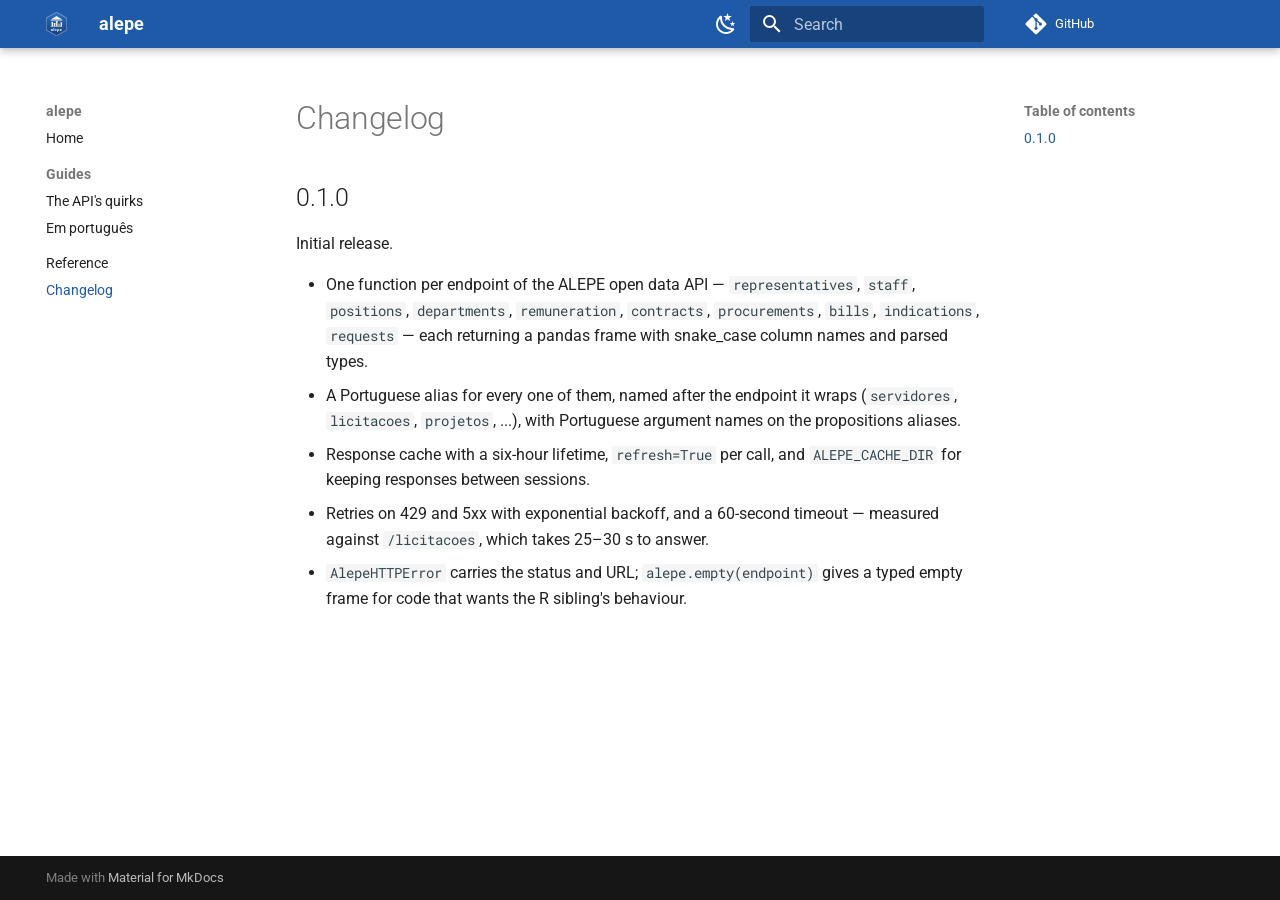
==== changelog/index.html @ 87270667 "Deployed 2038ad3 with MkDocs version: 1.6.1" ====
<!doctype html>
<html lang="en" class="no-js">
  <head>
    
      <meta charset="utf-8">
      <meta name="viewport" content="width=device-width,initial-scale=1">
      
        <meta name="description" content="Access the open data API of the Legislative Assembly of Pernambuco from Python">
      
      
      
        <link rel="canonical" href="https://strategicprojects.github.io/alepe_py/changelog/">
      
      
        <link rel="prev" href="../reference/">
      
      
      
        
      
      
      <link rel="icon" href="../assets/logo.png">
      <meta name="generator" content="mkdocs-1.6.1, mkdocs-material-9.7.7">
    
    
      
        <title>Changelog - alepe</title>
      
    
    
      <link rel="stylesheet" href="../assets/stylesheets/main.ec1eaa64.min.css">
      
        
        <link rel="stylesheet" href="../assets/stylesheets/palette.ab4e12ef.min.css">
      
      


    
    
      
    
    
      
        
        
        <link rel="preconnect" href="https://fonts.gstatic.com" crossorigin>
        <link rel="stylesheet" href="https://fonts.googleapis.com/css?family=Roboto:300,300i,400,400i,700,700i%7CRoboto+Mono:400,400i,700,700i&display=fallback">
        <style>:root{--md-text-font:"Roboto";--md-code-font:"Roboto Mono"}</style>
      
    
    
      <link rel="stylesheet" href="../assets/_mkdocstrings.css">
    
      <link rel="stylesheet" href="../extra.css">
    
    <script>__md_scope=new URL("..",location),__md_hash=e=>[...e].reduce(((e,_)=>(e<<5)-e+_.charCodeAt(0)),0),__md_get=(e,_=localStorage,t=__md_scope)=>JSON.parse(_.getItem(t.pathname+"."+e)),__md_set=(e,_,t=localStorage,a=__md_scope)=>{try{t.setItem(a.pathname+"."+e,JSON.stringify(_))}catch(e){}}</script>
    
      

    
    
  </head>
  
  
    
    
      
    
    
    
    
    <body dir="ltr" data-md-color-scheme="default" data-md-color-primary="custom" data-md-color-accent="custom">
  
    
    <input class="md-toggle" data-md-toggle="drawer" type="checkbox" id="__drawer" autocomplete="off">
    <input class="md-toggle" data-md-toggle="search" type="checkbox" id="__search" autocomplete="off">
    <label class="md-overlay" for="__drawer"></label>
    <div data-md-component="skip">
      
        
        <a href="#changelog" class="md-skip">
          Skip to content
        </a>
      
    </div>
    <div data-md-component="announce">
      
    </div>
    
    
      

  

<header class="md-header md-header--shadow" data-md-component="header">
  <nav class="md-header__inner md-grid" aria-label="Header">
    <a href=".." title="alepe" class="md-header__button md-logo" aria-label="alepe" data-md-component="logo">
      
  <img src="../assets/logo.svg" alt="logo">

    </a>
    <label class="md-header__button md-icon" for="__drawer">
      
      <svg xmlns="http://www.w3.org/2000/svg" viewBox="0 0 24 24"><path d="M3 6h18v2H3zm0 5h18v2H3zm0 5h18v2H3z"/></svg>
    </label>
    <div class="md-header__title" data-md-component="header-title">
      <div class="md-header__ellipsis">
        <div class="md-header__topic">
          <span class="md-ellipsis">
            alepe
          </span>
        </div>
        <div class="md-header__topic" data-md-component="header-topic">
          <span class="md-ellipsis">
            
              Changelog
            
          </span>
        </div>
      </div>
    </div>
    
      
        <form class="md-header__option" data-md-component="palette">
  
    
    
    
    <input class="md-option" data-md-color-media="" data-md-color-scheme="default" data-md-color-primary="custom" data-md-color-accent="custom"  aria-label="Dark mode"  type="radio" name="__palette" id="__palette_0">
    
      <label class="md-header__button md-icon" title="Dark mode" for="__palette_1" hidden>
        <svg xmlns="http://www.w3.org/2000/svg" viewBox="0 0 24 24"><path d="m17.75 4.09-2.53 1.94.91 3.06-2.63-1.81-2.63 1.81.91-3.06-2.53-1.94L12.44 4l1.06-3 1.06 3zm3.5 6.91-1.64 1.25.59 1.98-1.7-1.17-1.7 1.17.59-1.98L15.75 11l2.06-.05L18.5 9l.69 1.95zm-2.28 4.95c.83-.08 1.72 1.1 1.19 1.85-.32.45-.66.87-1.08 1.27C15.17 23 8.84 23 4.94 19.07c-3.91-3.9-3.91-10.24 0-14.14.4-.4.82-.76 1.27-1.08.75-.53 1.93.36 1.85 1.19-.27 2.86.69 5.83 2.89 8.02a9.96 9.96 0 0 0 8.02 2.89m-1.64 2.02a12.08 12.08 0 0 1-7.8-3.47c-2.17-2.19-3.33-5-3.49-7.82-2.81 3.14-2.7 7.96.31 10.98 3.02 3.01 7.84 3.12 10.98.31"/></svg>
      </label>
    
  
    
    
    
    <input class="md-option" data-md-color-media="" data-md-color-scheme="slate" data-md-color-primary="custom" data-md-color-accent="custom"  aria-label="Light mode"  type="radio" name="__palette" id="__palette_1">
    
      <label class="md-header__button md-icon" title="Light mode" for="__palette_0" hidden>
        <svg xmlns="http://www.w3.org/2000/svg" viewBox="0 0 24 24"><path d="M12 7a5 5 0 0 1 5 5 5 5 0 0 1-5 5 5 5 0 0 1-5-5 5 5 0 0 1 5-5m0 2a3 3 0 0 0-3 3 3 3 0 0 0 3 3 3 3 0 0 0 3-3 3 3 0 0 0-3-3m0-7 2.39 3.42C13.65 5.15 12.84 5 12 5s-1.65.15-2.39.42zM3.34 7l4.16-.35A7.2 7.2 0 0 0 5.94 8.5c-.44.74-.69 1.5-.83 2.29zm.02 10 1.76-3.77a7.131 7.131 0 0 0 2.38 4.14zM20.65 7l-1.77 3.79a7.02 7.02 0 0 0-2.38-4.15zm-.01 10-4.14.36c.59-.51 1.12-1.14 1.54-1.86.42-.73.69-1.5.83-2.29zM12 22l-2.41-3.44c.74.27 1.55.44 2.41.44.82 0 1.63-.17 2.37-.44z"/></svg>
      </label>
    
  
</form>
      
    
    
      <script>var palette=__md_get("__palette");if(palette&&palette.color){if("(prefers-color-scheme)"===palette.color.media){var media=matchMedia("(prefers-color-scheme: light)"),input=document.querySelector(media.matches?"[data-md-color-media='(prefers-color-scheme: light)']":"[data-md-color-media='(prefers-color-scheme: dark)']");palette.color.media=input.getAttribute("data-md-color-media"),palette.color.scheme=input.getAttribute("data-md-color-scheme"),palette.color.primary=input.getAttribute("data-md-color-primary"),palette.color.accent=input.getAttribute("data-md-color-accent")}for(var[key,value]of Object.entries(palette.color))document.body.setAttribute("data-md-color-"+key,value)}</script>
    
    
    
      
      
        <label class="md-header__button md-icon" for="__search">
          
          <svg xmlns="http://www.w3.org/2000/svg" viewBox="0 0 24 24"><path d="M9.5 3A6.5 6.5 0 0 1 16 9.5c0 1.61-.59 3.09-1.56 4.23l.27.27h.79l5 5-1.5 1.5-5-5v-.79l-.27-.27A6.52 6.52 0 0 1 9.5 16 6.5 6.5 0 0 1 3 9.5 6.5 6.5 0 0 1 9.5 3m0 2C7 5 5 7 5 9.5S7 14 9.5 14 14 12 14 9.5 12 5 9.5 5"/></svg>
        </label>
        <div class="md-search" data-md-component="search" role="dialog">
  <label class="md-search__overlay" for="__search"></label>
  <div class="md-search__inner" role="search">
    <form class="md-search__form" name="search">
      <input type="text" class="md-search__input" name="query" aria-label="Search" placeholder="Search" autocapitalize="off" autocorrect="off" autocomplete="off" spellcheck="false" data-md-component="search-query" required>
      <label class="md-search__icon md-icon" for="__search">
        
        <svg xmlns="http://www.w3.org/2000/svg" viewBox="0 0 24 24"><path d="M9.5 3A6.5 6.5 0 0 1 16 9.5c0 1.61-.59 3.09-1.56 4.23l.27.27h.79l5 5-1.5 1.5-5-5v-.79l-.27-.27A6.52 6.52 0 0 1 9.5 16 6.5 6.5 0 0 1 3 9.5 6.5 6.5 0 0 1 9.5 3m0 2C7 5 5 7 5 9.5S7 14 9.5 14 14 12 14 9.5 12 5 9.5 5"/></svg>
        
        <svg xmlns="http://www.w3.org/2000/svg" viewBox="0 0 24 24"><path d="M20 11v2H8l5.5 5.5-1.42 1.42L4.16 12l7.92-7.92L13.5 5.5 8 11z"/></svg>
      </label>
      <nav class="md-search__options" aria-label="Search">
        
        <button type="reset" class="md-search__icon md-icon" title="Clear" aria-label="Clear" tabindex="-1">
          
          <svg xmlns="http://www.w3.org/2000/svg" viewBox="0 0 24 24"><path d="M19 6.41 17.59 5 12 10.59 6.41 5 5 6.41 10.59 12 5 17.59 6.41 19 12 13.41 17.59 19 19 17.59 13.41 12z"/></svg>
        </button>
      </nav>
      
        <div class="md-search__suggest" data-md-component="search-suggest"></div>
      
    </form>
    <div class="md-search__output">
      <div class="md-search__scrollwrap" tabindex="0" data-md-scrollfix>
        <div class="md-search-result" data-md-component="search-result">
          <div class="md-search-result__meta">
            Initializing search
          </div>
          <ol class="md-search-result__list" role="presentation"></ol>
        </div>
      </div>
    </div>
  </div>
</div>
      
    
    
      <div class="md-header__source">
        <a href="https://github.com/StrategicProjects/alepe_py" title="Go to repository" class="md-source" data-md-component="source">
  <div class="md-source__icon md-icon">
    
    <svg xmlns="http://www.w3.org/2000/svg" viewBox="0 0 448 512"><!--! Font Awesome Free 7.1.0 by @fontawesome - https://fontawesome.com License - https://fontawesome.com/license/free (Icons: CC BY 4.0, Fonts: SIL OFL 1.1, Code: MIT License) Copyright 2025 Fonticons, Inc.--><path d="M439.6 236.1 244 40.5c-5.4-5.5-12.8-8.5-20.4-8.5s-15 3-20.4 8.4L162.5 81l51.5 51.5c27.1-9.1 52.7 16.8 43.4 43.7l49.7 49.7c34.2-11.8 61.2 31 35.5 56.7-26.5 26.5-70.2-2.9-56-37.3L240.3 199v121.9c25.3 12.5 22.3 41.8 9.1 55-6.4 6.4-15.2 10.1-24.3 10.1s-17.8-3.6-24.3-10.1c-17.6-17.6-11.1-46.9 11.2-56v-123c-20.8-8.5-24.6-30.7-18.6-45L142.6 101 8.5 235.1C3 240.6 0 247.9 0 255.5s3 15 8.5 20.4l195.6 195.7c5.4 5.4 12.7 8.4 20.4 8.4s15-3 20.4-8.4l194.7-194.7c5.4-5.4 8.4-12.8 8.4-20.4s-3-15-8.4-20.4"/></svg>
  </div>
  <div class="md-source__repository">
    GitHub
  </div>
</a>
      </div>
    
  </nav>
  
</header>
    
    <div class="md-container" data-md-component="container">
      
      
        
          
        
      
      <main class="md-main" data-md-component="main">
        <div class="md-main__inner md-grid">
          
            
              
              <div class="md-sidebar md-sidebar--primary" data-md-component="sidebar" data-md-type="navigation" >
                <div class="md-sidebar__scrollwrap">
                  <div class="md-sidebar__inner">
                    



<nav class="md-nav md-nav--primary" aria-label="Navigation" data-md-level="0">
  <label class="md-nav__title" for="__drawer">
    <a href=".." title="alepe" class="md-nav__button md-logo" aria-label="alepe" data-md-component="logo">
      
  <img src="../assets/logo.svg" alt="logo">

    </a>
    alepe
  </label>
  
    <div class="md-nav__source">
      <a href="https://github.com/StrategicProjects/alepe_py" title="Go to repository" class="md-source" data-md-component="source">
  <div class="md-source__icon md-icon">
    
    <svg xmlns="http://www.w3.org/2000/svg" viewBox="0 0 448 512"><!--! Font Awesome Free 7.1.0 by @fontawesome - https://fontawesome.com License - https://fontawesome.com/license/free (Icons: CC BY 4.0, Fonts: SIL OFL 1.1, Code: MIT License) Copyright 2025 Fonticons, Inc.--><path d="M439.6 236.1 244 40.5c-5.4-5.5-12.8-8.5-20.4-8.5s-15 3-20.4 8.4L162.5 81l51.5 51.5c27.1-9.1 52.7 16.8 43.4 43.7l49.7 49.7c34.2-11.8 61.2 31 35.5 56.7-26.5 26.5-70.2-2.9-56-37.3L240.3 199v121.9c25.3 12.5 22.3 41.8 9.1 55-6.4 6.4-15.2 10.1-24.3 10.1s-17.8-3.6-24.3-10.1c-17.6-17.6-11.1-46.9 11.2-56v-123c-20.8-8.5-24.6-30.7-18.6-45L142.6 101 8.5 235.1C3 240.6 0 247.9 0 255.5s3 15 8.5 20.4l195.6 195.7c5.4 5.4 12.7 8.4 20.4 8.4s15-3 20.4-8.4l194.7-194.7c5.4-5.4 8.4-12.8 8.4-20.4s-3-15-8.4-20.4"/></svg>
  </div>
  <div class="md-source__repository">
    GitHub
  </div>
</a>
    </div>
  
  <ul class="md-nav__list" data-md-scrollfix>
    
      
      
  
  
  
  
    <li class="md-nav__item">
      <a href=".." class="md-nav__link">
        
  
  
  <span class="md-ellipsis">
    
  
    Home
  

    
  </span>
  
  

      </a>
    </li>
  

    
      
      
  
  
  
  
    
    
    
    
      
        
        
      
    
    
    <li class="md-nav__item md-nav__item--section md-nav__item--nested">
      
        
        
        <input class="md-nav__toggle md-toggle " type="checkbox" id="__nav_2" >
        
          
          <label class="md-nav__link" for="__nav_2" id="__nav_2_label" tabindex="">
            
  
  
  <span class="md-ellipsis">
    
  
    Guides
  

    
  </span>
  
  

            <span class="md-nav__icon md-icon"></span>
          </label>
        
        <nav class="md-nav" data-md-level="1" aria-labelledby="__nav_2_label" aria-expanded="false">
          <label class="md-nav__title" for="__nav_2">
            <span class="md-nav__icon md-icon"></span>
            
  
    Guides
  

          </label>
          <ul class="md-nav__list" data-md-scrollfix>
            
              
                
  
  
  
  
    <li class="md-nav__item">
      <a href="../quirks/" class="md-nav__link">
        
  
  
  <span class="md-ellipsis">
    
  
    The API's quirks
  

    
  </span>
  
  

      </a>
    </li>
  

              
            
              
                
  
  
  
  
    <li class="md-nav__item">
      <a href="../portugues/" class="md-nav__link">
        
  
  
  <span class="md-ellipsis">
    
  
    Em português
  

    
  </span>
  
  

      </a>
    </li>
  

              
            
          </ul>
        </nav>
      
    </li>
  

    
      
      
  
  
  
  
    <li class="md-nav__item">
      <a href="../reference/" class="md-nav__link">
        
  
  
  <span class="md-ellipsis">
    
  
    Reference
  

    
  </span>
  
  

      </a>
    </li>
  

    
      
      
  
  
    
  
  
  
    <li class="md-nav__item md-nav__item--active">
      
      <input class="md-nav__toggle md-toggle" type="checkbox" id="__toc">
      
      
        
      
      
        <label class="md-nav__link md-nav__link--active" for="__toc">
          
  
  
  <span class="md-ellipsis">
    
  
    Changelog
  

    
  </span>
  
  

          <span class="md-nav__icon md-icon"></span>
        </label>
      
      <a href="./" class="md-nav__link md-nav__link--active">
        
  
  
  <span class="md-ellipsis">
    
  
    Changelog
  

    
  </span>
  
  

      </a>
      
        

<nav class="md-nav md-nav--secondary" aria-label="Table of contents">
  
  
  
    
  
  
    <label class="md-nav__title" for="__toc">
      <span class="md-nav__icon md-icon"></span>
      Table of contents
    </label>
    <ul class="md-nav__list" data-md-component="toc" data-md-scrollfix>
      
        <li class="md-nav__item">
  <a href="#010" class="md-nav__link">
    <span class="md-ellipsis">
      
        0.1.0
      
    </span>
  </a>
  
</li>
      
    </ul>
  
</nav>
      
    </li>
  

    
  </ul>
</nav>
                  </div>
                </div>
              </div>
            
            
              
              <div class="md-sidebar md-sidebar--secondary" data-md-component="sidebar" data-md-type="toc" >
                <div class="md-sidebar__scrollwrap">
                  <div class="md-sidebar__inner">
                    

<nav class="md-nav md-nav--secondary" aria-label="Table of contents">
  
  
  
    
  
  
    <label class="md-nav__title" for="__toc">
      <span class="md-nav__icon md-icon"></span>
      Table of contents
    </label>
    <ul class="md-nav__list" data-md-component="toc" data-md-scrollfix>
      
        <li class="md-nav__item">
  <a href="#010" class="md-nav__link">
    <span class="md-ellipsis">
      
        0.1.0
      
    </span>
  </a>
  
</li>
      
    </ul>
  
</nav>
                  </div>
                </div>
              </div>
            
          
          
            <div class="md-content" data-md-component="content">
              
              <article class="md-content__inner md-typeset">
                
                  



<h1 id="changelog">Changelog<a class="headerlink" href="#changelog" title="Permanent link">&para;</a></h1>
<h2 id="010">0.1.0<a class="headerlink" href="#010" title="Permanent link">&para;</a></h2>
<p>Initial release.</p>
<ul>
<li>One function per endpoint of the ALEPE open data API — <code>representatives</code>,
  <code>staff</code>, <code>positions</code>, <code>departments</code>, <code>remuneration</code>, <code>contracts</code>,
  <code>procurements</code>, <code>bills</code>, <code>indications</code>, <code>requests</code> — each returning a pandas
  frame with snake_case column names and parsed types.</li>
<li>A Portuguese alias for every one of them, named after the endpoint it wraps
  (<code>servidores</code>, <code>licitacoes</code>, <code>projetos</code>, ...), with Portuguese argument names
  on the propositions aliases.</li>
<li>Response cache with a six-hour lifetime, <code>refresh=True</code> per call, and
  <code>ALEPE_CACHE_DIR</code> for keeping responses between sessions.</li>
<li>Retries on 429 and 5xx with exponential backoff, and a 60-second timeout —
  measured against <code>/licitacoes</code>, which takes 25–30 s to answer.</li>
<li><code>AlepeHTTPError</code> carries the status and URL; <code>alepe.empty(endpoint)</code> gives a
  typed empty frame for code that wants the R sibling's behaviour.</li>
</ul>












                
              </article>
            </div>
          
          
<script>var target=document.getElementById(location.hash.slice(1));target&&target.name&&(target.checked=target.name.startsWith("__tabbed_"))</script>
        </div>
        
          <button type="button" class="md-top md-icon" data-md-component="top" hidden>
  
  <svg xmlns="http://www.w3.org/2000/svg" viewBox="0 0 24 24"><path d="M13 20h-2V8l-5.5 5.5-1.42-1.42L12 4.16l7.92 7.92-1.42 1.42L13 8z"/></svg>
  Back to top
</button>
        
      </main>
      
        <footer class="md-footer">
  
  <div class="md-footer-meta md-typeset">
    <div class="md-footer-meta__inner md-grid">
      <div class="md-copyright">
  
  
    Made with
    <a href="https://squidfunk.github.io/mkdocs-material/" target="_blank" rel="noopener">
      Material for MkDocs
    </a>
  
</div>
      
    </div>
  </div>
</footer>
      
    </div>
    <div class="md-dialog" data-md-component="dialog">
      <div class="md-dialog__inner md-typeset"></div>
    </div>
    
    
    
      
      
      <script id="__config" type="application/json">{"annotate": null, "base": "..", "features": ["navigation.sections", "navigation.top", "content.code.copy", "search.suggest"], "search": "../assets/javascripts/workers/search.2c215733.min.js", "tags": null, "translations": {"clipboard.copied": "Copied to clipboard", "clipboard.copy": "Copy to clipboard", "search.result.more.one": "1 more on this page", "search.result.more.other": "# more on this page", "search.result.none": "No matching documents", "search.result.one": "1 matching document", "search.result.other": "# matching documents", "search.result.placeholder": "Type to start searching", "search.result.term.missing": "Missing", "select.version": "Select version"}, "version": null}</script>
    
    
      <script src="../assets/javascripts/bundle.d7400e89.min.js"></script>
      
    
  </body>
</html>
---- assets/stylesheets/main.ec1eaa64.min.css ----
@charset "UTF-8";html{-webkit-text-size-adjust:none;-moz-text-size-adjust:none;text-size-adjust:none;box-sizing:border-box}*,:after,:before{box-sizing:inherit}@media (prefers-reduced-motion){*,:after,:before{transition:none!important}}body{margin:0}a,button,input,label{-webkit-tap-highlight-color:transparent}a{color:inherit;text-decoration:none}hr{border:0;box-sizing:initial;display:block;height:.05rem;overflow:visible;padding:0}small{font-size:80%}sub,sup{line-height:1em}img{border-style:none}table{border-collapse:initial;border-spacing:0}td,th{font-weight:400;vertical-align:top}button{background:#0000;border:0;font-family:inherit;font-size:inherit;margin:0;padding:0}input{border:0;outline:none}:root{--md-primary-fg-color:#4051b5;--md-primary-fg-color--light:#5d6cc0;--md-primary-fg-color--dark:#303fa1;--md-primary-bg-color:#fff;--md-primary-bg-color--light:#ffffffb3;--md-accent-fg-color:#526cfe;--md-accent-fg-color--transparent:#526cfe1a;--md-accent-bg-color:#fff;--md-accent-bg-color--light:#ffffffb3}[data-md-color-scheme=default]{color-scheme:light}[data-md-color-scheme=default] img[src$="#gh-dark-mode-only"],[data-md-color-scheme=default] img[src$="#only-dark"]{display:none}:root,[data-md-color-scheme=default]{--md-hue:225deg;--md-default-fg-color:#000000de;--md-default-fg-color--light:#0000008a;--md-default-fg-color--lighter:#00000052;--md-default-fg-color--lightest:#00000012;--md-default-bg-color:#fff;--md-default-bg-color--light:#ffffffb3;--md-default-bg-color--lighter:#ffffff4d;--md-default-bg-color--lightest:#ffffff1f;--md-code-fg-color:#36464e;--md-code-bg-color:#f5f5f5;--md-code-bg-color--light:#f5f5f5b3;--md-code-bg-color--lighter:#f5f5f54d;--md-code-hl-color:#4287ff;--md-code-hl-color--light:#4287ff1a;--md-code-hl-number-color:#d52a2a;--md-code-hl-special-color:#db1457;--md-code-hl-function-color:#a846b9;--md-code-hl-constant-color:#6e59d9;--md-code-hl-keyword-color:#3f6ec6;--md-code-hl-string-color:#1c7d4d;--md-code-hl-name-color:var(--md-code-fg-color);--md-code-hl-operator-color:var(--md-default-fg-color--light);--md-code-hl-punctuation-color:var(--md-default-fg-color--light);--md-code-hl-comment-color:var(--md-default-fg-color--light);--md-code-hl-generic-color:var(--md-default-fg-color--light);--md-code-hl-variable-color:var(--md-default-fg-color--light);--md-typeset-color:var(--md-default-fg-color);--md-typeset-a-color:var(--md-primary-fg-color);--md-typeset-del-color:#f5503d26;--md-typeset-ins-color:#0bd57026;--md-typeset-kbd-color:#fafafa;--md-typeset-kbd-accent-color:#fff;--md-typeset-kbd-border-color:#b8b8b8;--md-typeset-mark-color:#ffff0080;--md-typeset-table-color:#0000001f;--md-typeset-table-color--light:rgba(0,0,0,.035);--md-admonition-fg-color:var(--md-default-fg-color);--md-admonition-bg-color:var(--md-default-bg-color);--md-warning-fg-color:#000000de;--md-warning-bg-color:#ff9;--md-footer-fg-color:#fff;--md-footer-fg-color--light:#ffffffb3;--md-footer-fg-color--lighter:#ffffff73;--md-footer-bg-color:#000000de;--md-footer-bg-color--dark:#00000052;--md-shadow-z1:0 0.2rem 0.5rem #0000000d,0 0 0.05rem #0000001a;--md-shadow-z2:0 0.2rem 0.5rem #0000001a,0 0 0.05rem #00000040;--md-shadow-z3:0 0.2rem 0.5rem #0003,0 0 0.05rem #00000059}.md-icon svg{fill:currentcolor;display:block;height:1.2rem;width:1.2rem}body{-webkit-font-smoothing:antialiased;-moz-osx-font-smoothing:grayscale;--md-text-font-family:var(--md-text-font,_),-apple-system,BlinkMacSystemFont,Helvetica,Arial,sans-serif;--md-code-font-family:var(--md-code-font,_),SFMono-Regular,Consolas,Menlo,monospace}aside,body,input{font-feature-settings:"kern","liga";color:var(--md-typeset-color);font-family:var(--md-text-font-family)}code,kbd,pre{font-feature-settings:"kern";font-family:var(--md-code-font-family)}:root{--md-typeset-table-sort-icon:url('data:image/svg+xml;charset=utf-8,<svg xmlns="http://www.w3.org/2000/svg" viewBox="0 0 24 24"><path d="m18 21-4-4h3V7h-3l4-4 4 4h-3v10h3M2 19v-2h10v2M2 13v-2h7v2M2 7V5h4v2z"/></svg>');--md-typeset-table-sort-icon--asc:url('data:image/svg+xml;charset=utf-8,<svg xmlns="http://www.w3.org/2000/svg" viewBox="0 0 24 24"><path d="M19 17h3l-4 4-4-4h3V3h2M2 17h10v2H2M6 5v2H2V5m0 6h7v2H2z"/></svg>');--md-typeset-table-sort-icon--desc:url('data:image/svg+xml;charset=utf-8,<svg xmlns="http://www.w3.org/2000/svg" viewBox="0 0 24 24"><path d="M19 7h3l-4-4-4 4h3v14h2M2 17h10v2H2M6 5v2H2V5m0 6h7v2H2z"/></svg>')}.md-typeset{-webkit-print-color-adjust:exact;color-adjust:exact;font-size:.8rem;line-height:1.6;overflow-wrap:break-word}@media print{.md-typeset{font-size:.68rem}}.md-typeset blockquote,.md-typeset dl,.md-typeset figure,.md-typeset ol,.md-typeset pre,.md-typeset ul{margin-bottom:1em;margin-top:1em}.md-typeset h1{color:var(--md-default-fg-color--light);font-size:2em;line-height:1.3;margin:0 0 1.25em}.md-typeset h1,.md-typeset h2{font-weight:300;letter-spacing:-.01em}.md-typeset h2{font-size:1.5625em;line-height:1.4;margin:1.6em 0 .64em}.md-typeset h3{font-size:1.25em;font-weight:400;letter-spacing:-.01em;line-height:1.5;margin:1.6em 0 .8em}.md-typeset h2+h3{margin-top:.8em}.md-typeset h4{font-weight:700;letter-spacing:-.01em;margin:1em 0}.md-typeset h5,.md-typeset h6{color:var(--md-default-fg-color--light);font-size:.8em;font-weight:700;letter-spacing:-.01em;margin:1.25em 0}.md-typeset h5{text-transform:uppercase}.md-typeset h5 code{text-transform:none}.md-typeset hr{border-bottom:.05rem solid var(--md-default-fg-color--lightest);display:flow-root;margin:1.5em 0}.md-typeset a{color:var(--md-typeset-a-color);word-break:break-word}.md-typeset a,.md-typeset a:before{transition:color 125ms}.md-typeset a:focus,.md-typeset a:hover{color:var(--md-accent-fg-color)}.md-typeset a:focus code,.md-typeset a:hover code{background-color:var(--md-accent-fg-color--transparent);color:var(--md-accent-fg-color)}.md-typeset a code{color:var(--md-typeset-a-color)}.md-typeset a.focus-visible{outline-color:var(--md-accent-fg-color);outline-offset:.2rem}.md-typeset code,.md-typeset kbd,.md-typeset pre{color:var(--md-code-fg-color);direction:ltr;font-variant-ligatures:none;transition:background-color 125ms}@media print{.md-typeset code,.md-typeset kbd,.md-typeset pre{white-space:pre-wrap}}.md-typeset code{background-color:var(--md-code-bg-color);border-radius:.1rem;-webkit-box-decoration-break:clone;box-decoration-break:clone;font-size:.85em;padding:0 .2941176471em;transition:color 125ms,background-color 125ms;word-break:break-word}.md-typeset code:not(.focus-visible){-webkit-tap-highlight-color:transparent;outline:none}.md-typeset pre{display:flow-root;line-height:1.4;position:relative}.md-typeset pre>code{-webkit-box-decoration-break:slice;box-decoration-break:slice;box-shadow:none;display:block;margin:0;outline-color:var(--md-accent-fg-color);overflow:auto;padding:.7720588235em 1.1764705882em;scrollbar-color:var(--md-default-fg-color--lighter) #0000;scrollbar-width:thin;touch-action:auto;word-break:normal}.md-typeset pre>code:hover{scrollbar-color:var(--md-accent-fg-color) #0000}.md-typeset pre>code::-webkit-scrollbar{height:.2rem;width:.2rem}.md-typeset pre>code::-webkit-scrollbar-thumb{background-color:var(--md-default-fg-color--lighter)}.md-typeset pre>code::-webkit-scrollbar-thumb:hover{background-color:var(--md-accent-fg-color)}.md-typeset kbd{background-color:var(--md-typeset-kbd-color);border-radius:.1rem;box-shadow:0 .1rem 0 .05rem var(--md-typeset-kbd-border-color),0 .1rem 0 var(--md-typeset-kbd-border-color),0 -.1rem .2rem var(--md-typeset-kbd-accent-color) inset;color:var(--md-default-fg-color);display:inline-block;font-size:.75em;padding:0 .6666666667em;vertical-align:text-top;word-break:break-word}.md-typeset mark{background-color:var(--md-typeset-mark-color);-webkit-box-decoration-break:clone;box-decoration-break:clone;color:inherit;word-break:break-word}.md-typeset abbr{cursor:help;text-decoration:none}.md-typeset [data-preview],.md-typeset abbr{border-bottom:.05rem dotted var(--md-default-fg-color--light)}.md-typeset small{opacity:.75}[dir=ltr] .md-typeset sub,[dir=ltr] .md-typeset sup{margin-left:.078125em}[dir=rtl] .md-typeset sub,[dir=rtl] .md-typeset sup{margin-right:.078125em}[dir=ltr] .md-typeset blockquote{padding-left:.6rem}[dir=rtl] .md-typeset blockquote{padding-right:.6rem}[dir=ltr] .md-typeset blockquote{border-left:.2rem solid var(--md-default-fg-color--lighter)}[dir=rtl] .md-typeset blockquote{border-right:.2rem solid var(--md-default-fg-color--lighter)}.md-typeset blockquote{color:var(--md-default-fg-color--light);margin-left:0;margin-right:0}.md-typeset ul{list-style-type:disc}.md-typeset ul[type]{list-style-type:revert-layer}[dir=ltr] .md-typeset ol,[dir=ltr] .md-typeset ul{margin-left:.625em}[dir=rtl] .md-typeset ol,[dir=rtl] .md-typeset ul{margin-right:.625em}.md-typeset ol,.md-typeset ul{padding:0}.md-typeset ol:not([hidden]),.md-typeset ul:not([hidden]){display:flow-root}.md-typeset ol ol,.md-typeset ul ol{list-style-type:lower-alpha}.md-typeset ol ol ol,.md-typeset ul ol ol{list-style-type:lower-roman}.md-typeset ol ol ol ol,.md-typeset ul ol ol ol{list-style-type:upper-alpha}.md-typeset ol ol ol ol ol,.md-typeset ul ol ol ol ol{list-style-type:upper-roman}.md-typeset ol[type],.md-typeset ul[type]{list-style-type:revert-layer}[dir=ltr] .md-typeset ol li,[dir=ltr] .md-typeset ul li{margin-left:1.25em}[dir=rtl] .md-typeset ol li,[dir=rtl] .md-typeset ul li{margin-right:1.25em}.md-typeset ol li,.md-typeset ul li{margin-bottom:.5em}.md-typeset ol li blockquote,.md-typeset ol li p,.md-typeset ul li blockquote,.md-typeset ul li p{margin:.5em 0}.md-typeset ol li:last-child,.md-typeset ul li:last-child{margin-bottom:0}[dir=ltr] .md-typeset ol li ol,[dir=ltr] .md-typeset ol li ul,[dir=ltr] .md-typeset ul li ol,[dir=ltr] .md-typeset ul li ul{margin-left:.625em}[dir=rtl] .md-typeset ol li ol,[dir=rtl] .md-typeset ol li ul,[dir=rtl] .md-typeset ul li ol,[dir=rtl] .md-typeset ul li ul{margin-right:.625em}.md-typeset ol li ol,.md-typeset ol li ul,.md-typeset ul li ol,.md-typeset ul li ul{margin-bottom:.5em;margin-top:.5em}[dir=ltr] .md-typeset dd{margin-left:1.875em}[dir=rtl] .md-typeset dd{margin-right:1.875em}.md-typeset dd{margin-bottom:1.5em;margin-top:1em}.md-typeset img,.md-typeset svg,.md-typeset video{height:auto;max-width:100%}.md-typeset img[align=left]{margin:1em 1em 1em 0}.md-typeset img[align=right]{margin:1em 0 1em 1em}.md-typeset img[align]:only-child{margin-top:0}.md-typeset figure{display:flow-root;margin:1em auto;max-width:100%;text-align:center;width:fit-content}.md-typeset figure img{display:block;margin:0 auto}.md-typeset figcaption{font-style:italic;margin:1em auto;max-width:24rem}.md-typeset iframe{max-width:100%}.md-typeset table:not([class]){background-color:var(--md-default-bg-color);border:.05rem solid var(--md-typeset-table-color);border-radius:.1rem;display:inline-block;font-size:.64rem;max-width:100%;overflow:auto;touch-action:auto}@media print{.md-typeset table:not([class]){display:table}}.md-typeset table:not([class])+*{margin-top:1.5em}.md-typeset table:not([class]) td>:first-child,.md-typeset table:not([class]) th>:first-child{margin-top:0}.md-typeset table:not([class]) td>:last-child,.md-typeset table:not([class]) th>:last-child{margin-bottom:0}.md-typeset table:not([class]) td:not([align]),.md-typeset table:not([class]) th:not([align]){text-align:left}[dir=rtl] .md-typeset table:not([class]) td:not([align]),[dir=rtl] .md-typeset table:not([class]) th:not([align]){text-align:right}.md-typeset table:not([class]) th{font-weight:700;min-width:5rem;padding:.9375em 1.25em;vertical-align:top}.md-typeset table:not([class]) td{border-top:.05rem solid var(--md-typeset-table-color);padding:.9375em 1.25em;vertical-align:top}.md-typeset table:not([class]) tbody tr{transition:background-color 125ms}.md-typeset table:not([class]) tbody tr:hover{background-color:var(--md-typeset-table-color--light);box-shadow:0 .05rem 0 var(--md-default-bg-color) inset}.md-typeset table:not([class]) a{word-break:normal}.md-typeset table th[role=columnheader]{cursor:pointer}[dir=ltr] .md-typeset table th[role=columnheader]:after{margin-left:.5em}[dir=rtl] .md-typeset table th[role=columnheader]:after{margin-right:.5em}.md-typeset table th[role=columnheader]:after{content:"";display:inline-block;height:1.2em;-webkit-mask-image:var(--md-typeset-table-sort-icon);mask-image:var(--md-typeset-table-sort-icon);-webkit-mask-repeat:no-repeat;mask-repeat:no-repeat;-webkit-mask-size:contain;mask-size:contain;transition:background-color 125ms;vertical-align:text-bottom;width:1.2em}.md-typeset table th[role=columnheader]:hover:after{background-color:var(--md-default-fg-color--lighter)}.md-typeset table th[role=columnheader][aria-sort=ascending]:after{background-color:var(--md-default-fg-color--light);-webkit-mask-image:var(--md-typeset-table-sort-icon--asc);mask-image:var(--md-typeset-table-sort-icon--asc)}.md-typeset table th[role=columnheader][aria-sort=descending]:after{background-color:var(--md-default-fg-color--light);-webkit-mask-image:var(--md-typeset-table-sort-icon--desc);mask-image:var(--md-typeset-table-sort-icon--desc)}.md-typeset__scrollwrap{margin:1em -.8rem;overflow-x:auto;touch-action:auto}.md-typeset__table{display:inline-block;margin-bottom:.5em;padding:0 .8rem}@media print{.md-typeset__table{display:block}}html .md-typeset__table table{display:table;margin:0;overflow:hidden;width:100%}@media screen and (max-width:44.984375em){.md-content__inner>pre{margin:1em -.8rem}.md-content__inner>pre code{border-radius:0}}.md-typeset .md-author{border-radius:100%;display:block;flex-shrink:0;height:1.6rem;overflow:hidden;position:relative;transition:color 125ms,transform 125ms;width:1.6rem}.md-typeset .md-author img{display:block}.md-typeset .md-author--more{background:var(--md-default-fg-color--lightest);color:var(--md-default-fg-color--lighter);font-size:.6rem;font-weight:700;line-height:1.6rem;text-align:center}.md-typeset .md-author--long{height:2.4rem;width:2.4rem}.md-typeset a.md-author{transform:scale(1)}.md-typeset a.md-author img{border-radius:100%;filter:grayscale(100%) opacity(75%);transition:filter 125ms}.md-typeset a.md-author:focus,.md-typeset a.md-author:hover{transform:scale(1.1);z-index:1}.md-typeset a.md-author:focus img,.md-typeset a.md-author:hover img{filter:grayscale(0)}.md-banner{background-color:var(--md-footer-bg-color);color:var(--md-footer-fg-color);overflow:auto}@media print{.md-banner{display:none}}.md-banner--warning{background-color:var(--md-warning-bg-color);color:var(--md-warning-fg-color)}.md-banner__inner{font-size:.7rem;margin:.6rem auto;padding:0 .8rem}[dir=ltr] .md-banner__button{float:right}[dir=rtl] .md-banner__button{float:left}.md-banner__button{color:inherit;cursor:pointer;transition:opacity .25s}.no-js .md-banner__button{display:none}.md-banner__button:hover{opacity:.7}html{font-size:125%;height:100%;overflow-x:hidden}@media screen and (min-width:100em){html{font-size:137.5%}}@media screen and (min-width:125em){html{font-size:150%}}body{background-color:var(--md-default-bg-color);display:flex;flex-direction:column;font-size:.5rem;min-height:100%;position:relative;width:100%}@media print{body{display:block}}@media screen and (max-width:59.984375em){body[data-md-scrolllock]{position:fixed}}.md-grid{margin-left:auto;margin-right:auto;max-width:61rem}.md-container{display:flex;flex-direction:column;flex-grow:1}@media print{.md-container{display:block}}.md-main{flex-grow:1}.md-main__inner{display:flex;height:100%;margin-top:1.5rem}.md-ellipsis{overflow:hidden;text-overflow:ellipsis}.md-toggle{display:none}.md-option{height:0;opacity:0;position:absolute;width:0}.md-option:checked+label:not([hidden]){display:block}.md-option.focus-visible+label{outline-color:var(--md-accent-fg-color);outline-style:auto}.md-skip{background-color:var(--md-default-fg-color);border-radius:.1rem;color:var(--md-default-bg-color);font-size:.64rem;margin:.5rem;opacity:0;outline-color:var(--md-accent-fg-color);padding:.3rem .5rem;position:fixed;transform:translateY(.4rem);z-index:-1}.md-skip:focus{opacity:1;transform:translateY(0);transition:transform .25s cubic-bezier(.4,0,.2,1),opacity 175ms 75ms;z-index:10}@page{margin:25mm}:root{--md-clipboard-icon:url('data:image/svg+xml;charset=utf-8,<svg xmlns="http://www.w3.org/2000/svg" viewBox="0 0 24 24"><path d="M19 21H8V7h11m0-2H8a2 2 0 0 0-2 2v14a2 2 0 0 0 2 2h11a2 2 0 0 0 2-2V7a2 2 0 0 0-2-2m-3-4H4a2 2 0 0 0-2 2v14h2V3h12z"/></svg>')}.md-clipboard{border-radius:.1rem;color:var(--md-default-fg-color--lightest);cursor:pointer;height:1.5em;outline-color:var(--md-accent-fg-color);outline-offset:.1rem;transition:color .25s;width:1.5em;z-index:1}@media print{.md-clipboard{display:none}}.md-clipboard:not(.focus-visible){-webkit-tap-highlight-color:transparent;outline:none}:hover>.md-clipboard{color:var(--md-default-fg-color--light)}.md-clipboard:focus,.md-clipboard:hover{color:var(--md-accent-fg-color)}.md-clipboard:after{background-color:currentcolor;content:"";display:block;height:1.125em;margin:0 auto;-webkit-mask-image:var(--md-clipboard-icon);mask-image:var(--md-clipboard-icon);-webkit-mask-position:center;mask-position:center;-webkit-mask-repeat:no-repeat;mask-repeat:no-repeat;-webkit-mask-size:contain;mask-size:contain;width:1.125em}.md-clipboard--inline{cursor:pointer}.md-clipboard--inline code{transition:color .25s,background-color .25s}.md-clipboard--inline:focus code,.md-clipboard--inline:hover code{background-color:var(--md-accent-fg-color--transparent);color:var(--md-accent-fg-color)}:root{--md-code-select-icon:url('data:image/svg+xml;charset=utf-8,<svg xmlns="http://www.w3.org/2000/svg" viewBox="0 0 24 24"><path d="M19 19h-4v2h4c1.1 0 2-.9 2-2v-4h-2m0-12h-4v2h4v4h2V5c0-1.1-.9-2-2-2M5 5h4V3H5c-1.1 0-2 .9-2 2v4h2m0 6H3v4c0 1.1.9 2 2 2h4v-2H5zm2-4h2v2H7zm4 0h2v2h-2zm4 0h2v2h-2zM7 7h2v2H7zm4 0h2v2h-2zm4 0h2v2h-2zm-8 8h2v2H7zm4 0h2v2h-2zm4 0h2v2h-2z"/></svg>');--md-code-copy-icon:url('data:image/svg+xml;charset=utf-8,<svg xmlns="http://www.w3.org/2000/svg" viewBox="0 0 24 24"><path d="M19 21H8V7h11m0-2H8a2 2 0 0 0-2 2v14a2 2 0 0 0 2 2h11a2 2 0 0 0 2-2V7a2 2 0 0 0-2-2m-3-4H4a2 2 0 0 0-2 2v14h2V3h12z"/></svg>')}.md-typeset .md-code__content{display:grid}.md-code__nav{background-color:var(--md-code-bg-color--lighter);border-radius:.1rem;display:flex;gap:.2rem;padding:.2rem;position:absolute;right:.25em;top:.25em;transition:background-color .25s;z-index:1}:hover>.md-code__nav{background-color:var(--md-code-bg-color--light)}.md-code__button{color:var(--md-default-fg-color--lightest);cursor:pointer;display:block;height:1.5em;outline-color:var(--md-accent-fg-color);outline-offset:.1rem;transition:color .25s;width:1.5em}:hover>*>.md-code__button{color:var(--md-default-fg-color--light)}.md-code__button.focus-visible,.md-code__button:hover{color:var(--md-accent-fg-color)}.md-code__button--active{color:var(--md-default-fg-color)!important}.md-code__button:after{background-color:currentcolor;content:"";display:block;height:1.125em;margin:0 auto;-webkit-mask-position:center;mask-position:center;-webkit-mask-repeat:no-repeat;mask-repeat:no-repeat;-webkit-mask-size:contain;mask-size:contain;width:1.125em}.md-code__button[data-md-type=select]:after{-webkit-mask-image:var(--md-code-select-icon);mask-image:var(--md-code-select-icon)}.md-code__button[data-md-type=copy]:after{-webkit-mask-image:var(--md-code-copy-icon);mask-image:var(--md-code-copy-icon)}@keyframes consent{0%{opacity:0;transform:translateY(100%)}to{opacity:1;transform:translateY(0)}}@keyframes overlay{0%{opacity:0}to{opacity:1}}.md-consent__overlay{animation:overlay .25s both;-webkit-backdrop-filter:blur(.1rem);backdrop-filter:blur(.1rem);background-color:#0000008a;height:100%;opacity:1;position:fixed;top:0;width:100%;z-index:5}.md-consent__inner{animation:consent .5s cubic-bezier(.1,.7,.1,1) both;background-color:var(--md-default-bg-color);border:0;border-radius:.1rem;bottom:0;box-shadow:0 0 .2rem #0000001a,0 .2rem .4rem #0003;max-height:100%;overflow:auto;padding:0;position:fixed;width:100%;z-index:5}.md-consent__form{padding:.8rem}.md-consent__settings{display:none;margin:1em 0}input:checked+.md-consent__settings{display:block}.md-consent__controls{margin-bottom:.8rem}.md-typeset .md-consent__controls .md-button{display:inline}@media screen and (max-width:44.984375em){.md-typeset .md-consent__controls .md-button{display:block;margin-top:.4rem;text-align:center;width:100%}}.md-consent label{cursor:pointer}.md-content{flex-grow:1;min-width:0}.md-content__inner{margin:0 .8rem 1.2rem;padding-top:.6rem}@media screen and (min-width:76.25em){[dir=ltr] .md-sidebar--primary:not([hidden])~.md-content>.md-content__inner{margin-left:1.2rem}[dir=ltr] .md-sidebar--secondary:not([hidden])~.md-content>.md-content__inner,[dir=rtl] .md-sidebar--primary:not([hidden])~.md-content>.md-content__inner{margin-right:1.2rem}[dir=rtl] .md-sidebar--secondary:not([hidden])~.md-content>.md-content__inner{margin-left:1.2rem}}.md-content__inner:before{content:"";display:block;height:.4rem}.md-content__inner>:last-child{margin-bottom:0}[dir=ltr] .md-content__button{float:right}[dir=rtl] .md-content__button{float:left}[dir=ltr] .md-content__button{margin-left:.4rem}[dir=rtl] .md-content__button{margin-right:.4rem}.md-content__button{margin:.4rem 0;padding:0}@media print{.md-content__button{display:none}}.md-typeset .md-content__button{color:var(--md-default-fg-color--lighter)}.md-content__button svg{display:inline;vertical-align:top}[dir=rtl] .md-content__button svg{transform:scaleX(-1)}[dir=ltr] .md-dialog{right:.8rem}[dir=rtl] .md-dialog{left:.8rem}.md-dialog{background-color:var(--md-default-fg-color);border-radius:.1rem;bottom:.8rem;box-shadow:var(--md-shadow-z3);min-width:11.1rem;opacity:0;padding:.4rem .6rem;pointer-events:none;position:fixed;transform:translateY(100%);transition:transform 0ms .4s,opacity .4s;z-index:4}@media print{.md-dialog{display:none}}.md-dialog--active{opacity:1;pointer-events:auto;transform:translateY(0);transition:transform .4s cubic-bezier(.075,.85,.175,1),opacity .4s}.md-dialog__inner{color:var(--md-default-bg-color);font-size:.7rem}.md-feedback{margin:2em 0 1em;text-align:center}.md-feedback fieldset{border:none;margin:0;padding:0}.md-feedback__title{font-weight:700;margin:1em auto}.md-feedback__inner{position:relative}.md-feedback__list{display:flex;flex-wrap:wrap;place-content:baseline center;position:relative}.md-feedback__list:hover .md-icon:not(:disabled){color:var(--md-default-fg-color--lighter)}:disabled .md-feedback__list{min-height:1.8rem}.md-feedback__icon{color:var(--md-default-fg-color--light);cursor:pointer;flex-shrink:0;margin:0 .1rem;transition:color 125ms}.md-feedback__icon:not(:disabled).md-icon:hover{color:var(--md-accent-fg-color)}.md-feedback__icon:disabled{color:var(--md-default-fg-color--lightest);pointer-events:none}.md-feedback__note{opacity:0;position:relative;transform:translateY(.4rem);transition:transform .4s cubic-bezier(.1,.7,.1,1),opacity .15s}.md-feedback__note>*{margin:0 auto;max-width:16rem}:disabled .md-feedback__note{opacity:1;transform:translateY(0)}@media print{.md-feedback{display:none}}.md-footer{background-color:var(--md-footer-bg-color);color:var(--md-footer-fg-color)}@media print{.md-footer{display:none}}.md-footer__inner{justify-content:space-between;overflow:auto;padding:.2rem}.md-footer__inner:not([hidden]){display:flex}.md-footer__link{align-items:end;display:flex;flex-grow:0.01;margin-bottom:.4rem;margin-top:1rem;max-width:100%;outline-color:var(--md-accent-fg-color);overflow:hidden;transition:opacity .25s}.md-footer__link:focus,.md-footer__link:hover{opacity:.7}[dir=rtl] .md-footer__link svg{transform:scaleX(-1)}@media screen and (max-width:44.984375em){.md-footer__link--prev{flex-shrink:0}.md-footer__link--prev .md-footer__title{display:none}}[dir=ltr] .md-footer__link--next{margin-left:auto}[dir=rtl] .md-footer__link--next{margin-right:auto}.md-footer__link--next{text-align:right}[dir=rtl] .md-footer__link--next{text-align:left}.md-footer__title{flex-grow:1;font-size:.9rem;margin-bottom:.7rem;max-width:calc(100% - 2.4rem);padding:0 1rem;white-space:nowrap}.md-footer__button{margin:.2rem;padding:.4rem}.md-footer__direction{font-size:.64rem;opacity:.7}.md-footer-meta{background-color:var(--md-footer-bg-color--dark)}.md-footer-meta__inner{display:flex;flex-wrap:wrap;justify-content:space-between;padding:.2rem}html .md-footer-meta.md-typeset a{color:var(--md-footer-fg-color--light)}html .md-footer-meta.md-typeset a:focus,html .md-footer-meta.md-typeset a:hover{color:var(--md-footer-fg-color)}.md-copyright{color:var(--md-footer-fg-color--lighter);font-size:.64rem;margin:auto .6rem;padding:.4rem 0;width:100%}@media screen and (min-width:45em){.md-copyright{width:auto}}.md-copyright__highlight{color:var(--md-footer-fg-color--light)}.md-social{display:inline-flex;gap:.2rem;margin:0 .4rem;padding:.2rem 0 .6rem}@media screen and (min-width:45em){.md-social{padding:.6rem 0}}.md-social__link{display:inline-block;height:1.6rem;text-align:center;width:1.6rem}.md-social__link:before{line-height:1.9}.md-social__link svg{fill:currentcolor;max-height:.8rem;vertical-align:-25%}.md-typeset .md-button{border:.1rem solid;border-radius:.1rem;color:var(--md-primary-fg-color);cursor:pointer;display:inline-block;font-weight:700;padding:.625em 2em;transition:color 125ms,background-color 125ms,border-color 125ms}.md-typeset .md-button--primary{background-color:var(--md-primary-fg-color);border-color:var(--md-primary-fg-color);color:var(--md-primary-bg-color)}.md-typeset .md-button:focus,.md-typeset .md-button:hover{background-color:var(--md-accent-fg-color);border-color:var(--md-accent-fg-color);color:var(--md-accent-bg-color)}[dir=ltr] .md-typeset .md-input{border-top-left-radius:.1rem}[dir=ltr] .md-typeset .md-input,[dir=rtl] .md-typeset .md-input{border-top-right-radius:.1rem}[dir=rtl] .md-typeset .md-input{border-top-left-radius:.1rem}.md-typeset .md-input{border-bottom:.1rem solid var(--md-default-fg-color--lighter);box-shadow:var(--md-shadow-z1);font-size:.8rem;height:1.8rem;padding:0 .6rem;transition:border .25s,box-shadow .25s}.md-typeset .md-input:focus,.md-typeset .md-input:hover{border-bottom-color:var(--md-accent-fg-color);box-shadow:var(--md-shadow-z2)}.md-typeset .md-input--stretch{width:100%}.md-header{background-color:var(--md-primary-fg-color);box-shadow:0 0 .2rem #0000,0 .2rem .4rem #0000;color:var(--md-primary-bg-color);display:block;left:0;position:sticky;right:0;top:0;z-index:4}@media print{.md-header{display:none}}.md-header[hidden]{transform:translateY(-100%);transition:transform .25s cubic-bezier(.8,0,.6,1),box-shadow .25s}.md-header--shadow{box-shadow:0 0 .2rem #0000001a,0 .2rem .4rem #0003;transition:transform .25s cubic-bezier(.1,.7,.1,1),box-shadow .25s}.md-header__inner{align-items:center;display:flex;padding:0 .2rem}.md-header__button{color:currentcolor;cursor:pointer;margin:.2rem;outline-color:var(--md-accent-fg-color);padding:.4rem;position:relative;transition:opacity .25s;vertical-align:middle;z-index:1}.md-header__button:hover{opacity:.7}.md-header__button:not([hidden]){display:inline-block}.md-header__button:not(.focus-visible){-webkit-tap-highlight-color:transparent;outline:none}.md-header__button.md-logo{margin:.2rem;padding:.4rem}@media screen and (max-width:76.234375em){.md-header__button.md-logo{display:none}}.md-header__button.md-logo img,.md-header__button.md-logo svg{fill:currentcolor;display:block;height:1.2rem;width:auto}@media screen and (min-width:60em){.md-header__button[for=__search]{display:none}}.no-js .md-header__button[for=__search]{display:none}[dir=rtl] .md-header__button[for=__search] svg{transform:scaleX(-1)}@media screen and (min-width:76.25em){.md-header__button[for=__drawer]{display:none}}.md-header__topic{display:flex;max-width:100%;position:absolute;transition:transform .4s cubic-bezier(.1,.7,.1,1),opacity .15s;white-space:nowrap}.md-header__topic+.md-header__topic{opacity:0;pointer-events:none;transform:translateX(1.25rem);transition:transform .4s cubic-bezier(1,.7,.1,.1),opacity .15s;z-index:-1}[dir=rtl] .md-header__topic+.md-header__topic{transform:translateX(-1.25rem)}.md-header__topic:first-child{font-weight:700}[dir=ltr] .md-header__title{margin-left:1rem;margin-right:.4rem}[dir=rtl] .md-header__title{margin-left:.4rem;margin-right:1rem}.md-header__title{flex-grow:1;font-size:.9rem;height:2.4rem;line-height:2.4rem}.md-header__title--active .md-header__topic{opacity:0;pointer-events:none;transform:translateX(-1.25rem);transition:transform .4s cubic-bezier(1,.7,.1,.1),opacity .15s;z-index:-1}[dir=rtl] .md-header__title--active .md-header__topic{transform:translateX(1.25rem)}.md-header__title--active .md-header__topic+.md-header__topic{opacity:1;pointer-events:auto;transform:translateX(0);transition:transform .4s cubic-bezier(.1,.7,.1,1),opacity .15s;z-index:0}.md-header__title>.md-header__ellipsis{height:100%;position:relative;width:100%}.md-header__option{display:flex;flex-shrink:0;max-width:100%;transition:max-width 0ms .25s,opacity .25s .25s;white-space:nowrap}[data-md-toggle=search]:checked~.md-header .md-header__option{max-width:0;opacity:0;transition:max-width 0ms,opacity 0ms}.md-header__option>input{bottom:0}.md-header__source{display:none}@media screen and (min-width:60em){[dir=ltr] .md-header__source{margin-left:1rem}[dir=rtl] .md-header__source{margin-right:1rem}.md-header__source{display:block;max-width:11.7rem;width:11.7rem}}@media screen and (min-width:76.25em){[dir=ltr] .md-header__source{margin-left:1.4rem}[dir=rtl] .md-header__source{margin-right:1.4rem}}.md-meta{color:var(--md-default-fg-color--light);font-size:.7rem;line-height:1.3}.md-meta__list{display:inline-flex;flex-wrap:wrap;list-style:none;margin:0;padding:0}.md-meta__item:not(:last-child):after{content:"·";margin-left:.2rem;margin-right:.2rem}.md-meta__link{color:var(--md-typeset-a-color)}.md-meta__link:focus,.md-meta__link:hover{color:var(--md-accent-fg-color)}.md-draft{background-color:#ff1744;border-radius:.125em;color:#fff;display:inline-block;font-weight:700;padding-left:.5714285714em;padding-right:.5714285714em}:root{--md-nav-icon--prev:url('data:image/svg+xml;charset=utf-8,<svg xmlns="http://www.w3.org/2000/svg" viewBox="0 0 24 24"><path d="M20 11v2H8l5.5 5.5-1.42 1.42L4.16 12l7.92-7.92L13.5 5.5 8 11z"/></svg>');--md-nav-icon--next:url('data:image/svg+xml;charset=utf-8,<svg xmlns="http://www.w3.org/2000/svg" viewBox="0 0 24 24"><path d="M8.59 16.58 13.17 12 8.59 7.41 10 6l6 6-6 6z"/></svg>');--md-toc-icon:url('data:image/svg+xml;charset=utf-8,<svg xmlns="http://www.w3.org/2000/svg" viewBox="0 0 24 24"><path d="M3 9h14V7H3zm0 4h14v-2H3zm0 4h14v-2H3zm16 0h2v-2h-2zm0-10v2h2V7zm0 6h2v-2h-2z"/></svg>')}.md-nav{font-size:.7rem;line-height:1.3}.md-nav__title{color:var(--md-default-fg-color--light);display:block;font-weight:700;overflow:hidden;padding:0 .6rem;text-overflow:ellipsis}.md-nav__title .md-nav__button{display:none}.md-nav__title .md-nav__button img{height:100%;width:auto}.md-nav__title .md-nav__button.md-logo img,.md-nav__title .md-nav__button.md-logo svg{fill:currentcolor;display:block;height:2.4rem;max-width:100%;object-fit:contain;width:auto}.md-nav__list{list-style:none;margin:0;padding:0}.md-nav__link{align-items:flex-start;display:flex;gap:.4rem;margin-top:.625em;scroll-snap-align:start;transition:color 125ms}.md-nav__link--passed,.md-nav__link--passed code{color:var(--md-default-fg-color--light)}.md-nav__item .md-nav__link--active,.md-nav__item .md-nav__link--active code{color:var(--md-typeset-a-color)}.md-nav__link .md-ellipsis{position:relative}.md-nav__link .md-ellipsis code{word-break:normal}[dir=ltr] .md-nav__link .md-icon:last-child{margin-left:auto}[dir=rtl] .md-nav__link .md-icon:last-child{margin-right:auto}.md-nav__link .md-typeset{font-size:.7rem;line-height:1.3}.md-nav__link svg{fill:currentcolor;flex-shrink:0;height:1.3em;position:relative}.md-nav__link[for]:focus,.md-nav__link[for]:hover,.md-nav__link[href]:focus,.md-nav__link[href]:hover{color:var(--md-accent-fg-color);cursor:pointer}.md-nav__link[for]:focus code,.md-nav__link[for]:hover code,.md-nav__link[href]:focus code,.md-nav__link[href]:hover code{background-color:var(--md-accent-fg-color--transparent);color:var(--md-accent-fg-color)}.md-nav__link.focus-visible{outline-color:var(--md-accent-fg-color);outline-offset:.2rem}.md-nav--primary .md-nav__link[for=__toc]{display:none}.md-nav--primary .md-nav__link[for=__toc] .md-icon:after{background-color:currentcolor;display:block;height:100%;-webkit-mask-image:var(--md-toc-icon);mask-image:var(--md-toc-icon);width:100%}.md-nav--primary .md-nav__link[for=__toc]~.md-nav{display:none}.md-nav__container>.md-nav__link{margin-top:0}.md-nav__container>.md-nav__link:first-child{flex-grow:1;min-width:0}.md-nav__icon{flex-shrink:0}.md-nav__source{display:none}@media screen and (max-width:76.234375em){.md-nav--primary,.md-nav--primary .md-nav{background-color:var(--md-default-bg-color);display:flex;flex-direction:column;height:100%;left:0;position:absolute;right:0;top:0;z-index:1}.md-nav--primary .md-nav__item,.md-nav--primary .md-nav__title{font-size:.8rem;line-height:1.5}.md-nav--primary .md-nav__title{background-color:var(--md-default-fg-color--lightest);color:var(--md-default-fg-color--light);cursor:pointer;height:5.6rem;line-height:2.4rem;padding:3rem .8rem .2rem;position:relative;white-space:nowrap}[dir=ltr] .md-nav--primary .md-nav__title .md-nav__icon{left:.4rem}[dir=rtl] .md-nav--primary .md-nav__title .md-nav__icon{right:.4rem}.md-nav--primary .md-nav__title .md-nav__icon{display:block;height:1.2rem;margin:.2rem;position:absolute;top:.4rem;width:1.2rem}.md-nav--primary .md-nav__title .md-nav__icon:after{background-color:currentcolor;content:"";display:block;height:100%;-webkit-mask-image:var(--md-nav-icon--prev);mask-image:var(--md-nav-icon--prev);-webkit-mask-position:center;mask-position:center;-webkit-mask-repeat:no-repeat;mask-repeat:no-repeat;-webkit-mask-size:contain;mask-size:contain;width:100%}.md-nav--primary .md-nav__title~.md-nav__list{background-color:var(--md-default-bg-color);box-shadow:0 .05rem 0 var(--md-default-fg-color--lightest) inset;overflow-y:auto;scroll-snap-type:y mandatory;touch-action:pan-y}.md-nav--primary .md-nav__title~.md-nav__list>:first-child{border-top:0}.md-nav--primary .md-nav__title[for=__drawer]{background-color:var(--md-primary-fg-color);color:var(--md-primary-bg-color);font-weight:700}.md-nav--primary .md-nav__title .md-logo{display:block;left:.2rem;margin:.2rem;padding:.4rem;position:absolute;right:.2rem;top:.2rem}.md-nav--primary .md-nav__list{flex:1}.md-nav--primary .md-nav__item{border-top:.05rem solid var(--md-default-fg-color--lightest)}.md-nav--primary .md-nav__item--active>.md-nav__link{color:var(--md-typeset-a-color)}.md-nav--primary .md-nav__item--active>.md-nav__link:focus,.md-nav--primary .md-nav__item--active>.md-nav__link:hover{color:var(--md-accent-fg-color)}.md-nav--primary .md-nav__link{margin-top:0;padding:.6rem .8rem}.md-nav--primary .md-nav__link svg{margin-top:.1em}.md-nav--primary .md-nav__link>.md-nav__link{padding:0}[dir=ltr] .md-nav--primary .md-nav__link .md-nav__icon{margin-right:-.2rem}[dir=rtl] .md-nav--primary .md-nav__link .md-nav__icon{margin-left:-.2rem}.md-nav--primary .md-nav__link .md-nav__icon{font-size:1.2rem;height:1.2rem;width:1.2rem}.md-nav--primary .md-nav__link .md-nav__icon:after{background-color:currentcolor;content:"";display:block;height:100%;-webkit-mask-image:var(--md-nav-icon--next);mask-image:var(--md-nav-icon--next);-webkit-mask-position:center;mask-position:center;-webkit-mask-repeat:no-repeat;mask-repeat:no-repeat;-webkit-mask-size:contain;mask-size:contain;width:100%}[dir=rtl] .md-nav--primary .md-nav__icon:after{transform:scale(-1)}.md-nav--primary .md-nav--secondary .md-nav{background-color:initial;position:static}[dir=ltr] .md-nav--primary .md-nav--secondary .md-nav .md-nav__link{padding-left:1.4rem}[dir=rtl] .md-nav--primary .md-nav--secondary .md-nav .md-nav__link{padding-right:1.4rem}[dir=ltr] .md-nav--primary .md-nav--secondary .md-nav .md-nav .md-nav__link{padding-left:2rem}[dir=rtl] .md-nav--primary .md-nav--secondary .md-nav .md-nav .md-nav__link{padding-right:2rem}[dir=ltr] .md-nav--primary .md-nav--secondary .md-nav .md-nav .md-nav .md-nav__link{padding-left:2.6rem}[dir=rtl] .md-nav--primary .md-nav--secondary .md-nav .md-nav .md-nav .md-nav__link{padding-right:2.6rem}[dir=ltr] .md-nav--primary .md-nav--secondary .md-nav .md-nav .md-nav .md-nav .md-nav__link{padding-left:3.2rem}[dir=rtl] .md-nav--primary .md-nav--secondary .md-nav .md-nav .md-nav .md-nav .md-nav__link{padding-right:3.2rem}.md-nav--secondary{background-color:initial}.md-nav__toggle~.md-nav{display:flex;opacity:0;transform:translateX(100%);transition:transform .25s cubic-bezier(.8,0,.6,1),opacity 125ms 50ms}[dir=rtl] .md-nav__toggle~.md-nav{transform:translateX(-100%)}.md-nav__toggle:checked~.md-nav{opacity:1;transform:translateX(0);transition:transform .25s cubic-bezier(.4,0,.2,1),opacity 125ms 125ms}.md-nav__toggle:checked~.md-nav>.md-nav__list{backface-visibility:hidden}}@media screen and (max-width:59.984375em){.md-nav--primary .md-nav__link[for=__toc]{display:flex}.md-nav--primary .md-nav__link[for=__toc] .md-icon:after{content:""}.md-nav--primary .md-nav__link[for=__toc]+.md-nav__link{display:none}.md-nav--primary .md-nav__link[for=__toc]~.md-nav{display:flex}.md-nav__source{background-color:var(--md-primary-fg-color--dark);color:var(--md-primary-bg-color);display:block;padding:0 .2rem}}@media screen and (min-width:60em) and (max-width:76.234375em){.md-nav--integrated .md-nav__link[for=__toc]{display:flex}.md-nav--integrated .md-nav__link[for=__toc] .md-icon:after{content:""}.md-nav--integrated .md-nav__link[for=__toc]+.md-nav__link{display:none}.md-nav--integrated .md-nav__link[for=__toc]~.md-nav{display:flex}}@media screen and (min-width:60em){.md-nav{margin-bottom:-.4rem}.md-nav--secondary .md-nav__title{background:var(--md-default-bg-color);box-shadow:0 0 .4rem .4rem var(--md-default-bg-color);position:sticky;top:0;z-index:1}.md-nav--secondary .md-nav__title[for=__toc]{scroll-snap-align:start}.md-nav--secondary .md-nav__title .md-nav__icon{display:none}[dir=ltr] .md-nav--secondary .md-nav__list{padding-left:.6rem}[dir=rtl] .md-nav--secondary .md-nav__list{padding-right:.6rem}.md-nav--secondary .md-nav__list{padding-bottom:.4rem}[dir=ltr] .md-nav--secondary .md-nav__item>.md-nav__link{margin-right:.4rem}[dir=rtl] .md-nav--secondary .md-nav__item>.md-nav__link{margin-left:.4rem}}@media screen and (min-width:76.25em){.md-nav{margin-bottom:-.4rem;transition:max-height .25s cubic-bezier(.86,0,.07,1)}.md-nav--primary .md-nav__title{background:var(--md-default-bg-color);box-shadow:0 0 .4rem .4rem var(--md-default-bg-color);position:sticky;top:0;z-index:1}.md-nav--primary .md-nav__title[for=__drawer]{scroll-snap-align:start}.md-nav--primary .md-nav__title .md-nav__icon{display:none}[dir=ltr] .md-nav--primary .md-nav__list{padding-left:.6rem}[dir=rtl] .md-nav--primary .md-nav__list{padding-right:.6rem}.md-nav--primary .md-nav__list{padding-bottom:.4rem}[dir=ltr] .md-nav--primary .md-nav__item>.md-nav__link{margin-right:.4rem}[dir=rtl] .md-nav--primary .md-nav__item>.md-nav__link{margin-left:.4rem}.md-nav__toggle~.md-nav{display:grid;grid-template-rows:minmax(.4rem,0fr);opacity:0;transition:grid-template-rows .25s cubic-bezier(.86,0,.07,1),opacity .25s,visibility 0ms .25s;visibility:collapse}.md-nav__toggle~.md-nav>.md-nav__list{overflow:hidden}.md-nav__toggle.md-toggle--indeterminate~.md-nav,.md-nav__toggle:checked~.md-nav{grid-template-rows:minmax(.4rem,1fr);opacity:1;transition:grid-template-rows .25s cubic-bezier(.86,0,.07,1),opacity .15s .1s,visibility 0ms;visibility:visible}.md-nav__toggle.md-toggle--indeterminate~.md-nav{transition:none}.md-nav__item--nested>.md-nav>.md-nav__title{display:none}.md-nav__item--section{display:block;margin:1.25em 0}.md-nav__item--section:last-child{margin-bottom:0}.md-nav__item--section>.md-nav__link{font-weight:700}.md-nav__item--section>.md-nav__link[for]{color:var(--md-default-fg-color--light)}.md-nav__item--section>.md-nav__link:not(.md-nav__container){pointer-events:none}.md-nav__item--section>.md-nav__link .md-icon,.md-nav__item--section>.md-nav__link>[for]{display:none}[dir=ltr] .md-nav__item--section>.md-nav{margin-left:-.6rem}[dir=rtl] .md-nav__item--section>.md-nav{margin-right:-.6rem}.md-nav__item--section>.md-nav{display:block;opacity:1;visibility:visible}.md-nav__item--section>.md-nav>.md-nav__list>.md-nav__item{padding:0}.md-nav__icon{border-radius:100%;height:.9rem;transition:background-color .25s;width:.9rem}.md-nav__icon:hover{background-color:var(--md-accent-fg-color--transparent)}.md-nav__icon:after{background-color:currentcolor;border-radius:100%;content:"";display:inline-block;height:100%;-webkit-mask-image:var(--md-nav-icon--next);mask-image:var(--md-nav-icon--next);-webkit-mask-position:center;mask-position:center;-webkit-mask-repeat:no-repeat;mask-repeat:no-repeat;-webkit-mask-size:contain;mask-size:contain;transition:transform .25s;vertical-align:-.1rem;width:100%}[dir=rtl] .md-nav__icon:after{transform:rotate(180deg)}.md-nav__item--nested .md-nav__toggle:checked~.md-nav__link .md-nav__icon:after,.md-nav__item--nested .md-toggle--indeterminate~.md-nav__link .md-nav__icon:after{transform:rotate(90deg)}.md-nav--lifted>.md-nav__list>.md-nav__item,.md-nav--lifted>.md-nav__title{display:none}.md-nav--lifted>.md-nav__list>.md-nav__item--active{display:block}.md-nav--lifted>.md-nav__list>.md-nav__item--active>.md-nav__link{background:var(--md-default-bg-color);box-shadow:0 0 .4rem .4rem var(--md-default-bg-color);margin-top:0;position:sticky;top:0;z-index:1}.md-nav--lifted>.md-nav__list>.md-nav__item--active>.md-nav__link:not(.md-nav__container){pointer-events:none}.md-nav--lifted>.md-nav__list>.md-nav__item--active.md-nav__item--section{margin:0}[dir=ltr] .md-nav--lifted>.md-nav__list>.md-nav__item>.md-nav:not(.md-nav--secondary){margin-left:-.6rem}[dir=rtl] .md-nav--lifted>.md-nav__list>.md-nav__item>.md-nav:not(.md-nav--secondary){margin-right:-.6rem}.md-nav--lifted>.md-nav__list>.md-nav__item>[for]{color:var(--md-default-fg-color--light)}.md-nav--lifted .md-nav[data-md-level="1"]{grid-template-rows:minmax(.4rem,1fr);opacity:1;visibility:visible}[dir=ltr] .md-nav--integrated>.md-nav__list>.md-nav__item--active .md-nav--secondary{border-left:.05rem solid var(--md-primary-fg-color)}[dir=rtl] .md-nav--integrated>.md-nav__list>.md-nav__item--active .md-nav--secondary{border-right:.05rem solid var(--md-primary-fg-color)}.md-nav--integrated>.md-nav__list>.md-nav__item--active .md-nav--secondary{display:block;margin-bottom:1.25em;opacity:1;visibility:visible}.md-nav--integrated>.md-nav__list>.md-nav__item--active .md-nav--secondary>.md-nav__list{overflow:visible;padding-bottom:0}.md-nav--integrated>.md-nav__list>.md-nav__item--active .md-nav--secondary>.md-nav__title{display:none}}.md-pagination{font-size:.8rem;font-weight:700;gap:.4rem}.md-pagination,.md-pagination>*{align-items:center;display:flex;justify-content:center}.md-pagination>*{border-radius:.2rem;height:1.8rem;min-width:1.8rem;text-align:center}.md-pagination__current{background-color:var(--md-default-fg-color--lightest);color:var(--md-default-fg-color--light)}.md-pagination__link{transition:color 125ms,background-color 125ms}.md-pagination__link:focus,.md-pagination__link:hover{background-color:var(--md-accent-fg-color--transparent);color:var(--md-accent-fg-color)}.md-pagination__link:focus svg,.md-pagination__link:hover svg{color:var(--md-accent-fg-color)}.md-pagination__link.focus-visible{outline-color:var(--md-accent-fg-color);outline-offset:.2rem}.md-pagination__link svg{fill:currentcolor;color:var(--md-default-fg-color--lighter);display:block;max-height:100%;width:1.2rem}:root{--md-path-icon:url('data:image/svg+xml;charset=utf-8,<svg xmlns="http://www.w3.org/2000/svg" viewBox="0 0 24 24"><path d="M8.59 16.58 13.17 12 8.59 7.41 10 6l6 6-6 6z"/></svg>')}.md-path{font-size:.7rem;margin:0 .8rem;overflow:auto;padding-top:1.2rem}.md-path:not([hidden]){display:block}@media screen and (min-width:76.25em){.md-path{margin:0 1.2rem}}.md-path__list{align-items:center;display:flex;gap:.2rem;list-style:none;margin:0;padding:0}.md-path__item:not(:first-child){display:inline-flex;gap:.2rem;white-space:nowrap}.md-path__item:not(:first-child):before{background-color:var(--md-default-fg-color--lighter);content:"";display:inline;height:.8rem;-webkit-mask-image:var(--md-path-icon);mask-image:var(--md-path-icon);width:.8rem}.md-path__link{align-items:center;color:var(--md-default-fg-color--light);display:flex}.md-path__link:focus,.md-path__link:hover{color:var(--md-accent-fg-color)}:root{--md-post-pin-icon:url('data:image/svg+xml;charset=utf-8,<svg xmlns="http://www.w3.org/2000/svg" viewBox="0 0 24 24"><path d="M16 12V4h1V2H7v2h1v8l-2 2v2h5.2v6h1.6v-6H18v-2z"/></svg>')}.md-post__back{border-bottom:.05rem solid var(--md-default-fg-color--lightest);margin-bottom:1.2rem;padding-bottom:1.2rem}@media screen and (max-width:76.234375em){.md-post__back{display:none}}[dir=rtl] .md-post__back svg{transform:scaleX(-1)}.md-post__authors{display:flex;flex-direction:column;gap:.6rem;margin:0 .6rem 1.2rem}.md-post .md-post__meta a{transition:color 125ms}.md-post .md-post__meta a:focus,.md-post .md-post__meta a:hover{color:var(--md-accent-fg-color)}.md-post__title{color:var(--md-default-fg-color--light);font-weight:700}.md-post--excerpt{margin-bottom:3.2rem}.md-post--excerpt .md-post__header{align-items:center;display:flex;gap:.6rem;min-height:1.6rem}.md-post--excerpt .md-post__authors{align-items:center;display:inline-flex;flex-direction:row;gap:.2rem;margin:0;min-height:2.4rem}[dir=ltr] .md-post--excerpt .md-post__meta .md-meta__list{margin-right:.4rem}[dir=rtl] .md-post--excerpt .md-post__meta .md-meta__list{margin-left:.4rem}.md-post--excerpt .md-post__content>:first-child{--md-scroll-margin:6rem;margin-top:0}.md-post>.md-nav--secondary{margin:1em 0}.md-pin{background:var(--md-default-fg-color--lightest);border-radius:1rem;margin-top:-.05rem;padding:.2rem}.md-pin:after{background-color:currentcolor;content:"";display:block;height:.6rem;margin:0 auto;-webkit-mask-image:var(--md-post-pin-icon);mask-image:var(--md-post-pin-icon);-webkit-mask-position:center;mask-position:center;-webkit-mask-repeat:no-repeat;mask-repeat:no-repeat;-webkit-mask-size:contain;mask-size:contain;width:.6rem}.md-profile{align-items:center;display:flex;font-size:.7rem;gap:.6rem;line-height:1.4;width:100%}.md-profile__description{flex-grow:1}.md-content--post{display:flex}@media screen and (max-width:76.234375em){.md-content--post{flex-flow:column-reverse}}.md-content--post>.md-content__inner{flex-grow:1;min-width:0}@media screen and (min-width:76.25em){[dir=ltr] .md-content--post>.md-content__inner{margin-left:1.2rem}[dir=rtl] .md-content--post>.md-content__inner{margin-right:1.2rem}}@media screen and (max-width:76.234375em){.md-sidebar.md-sidebar--post{padding:0;position:static;width:100%}.md-sidebar.md-sidebar--post .md-sidebar__scrollwrap{overflow:visible}.md-sidebar.md-sidebar--post .md-sidebar__inner{padding:0}.md-sidebar.md-sidebar--post .md-post__meta{margin-left:.6rem;margin-right:.6rem}.md-sidebar.md-sidebar--post .md-nav__item{border:none;display:inline}.md-sidebar.md-sidebar--post .md-nav__list{display:inline-flex;flex-wrap:wrap;gap:.6rem;padding-bottom:.6rem;padding-top:.6rem}.md-sidebar.md-sidebar--post .md-nav__link{padding:0}.md-sidebar.md-sidebar--post .md-nav{height:auto;margin-bottom:0;position:static}}:root{--md-progress-value:0;--md-progress-delay:400ms}.md-progress{background:var(--md-primary-bg-color);height:.075rem;opacity:min(clamp(0,var(--md-progress-value),1),clamp(0,100 - var(--md-progress-value),1));position:fixed;top:0;transform:scaleX(calc(var(--md-progress-value)*1%));transform-origin:left;transition:transform .5s cubic-bezier(.19,1,.22,1),opacity .25s var(--md-progress-delay);width:100%;z-index:4}:root{--md-search-result-icon:url('data:image/svg+xml;charset=utf-8,<svg xmlns="http://www.w3.org/2000/svg" viewBox="0 0 24 24"><path d="M14 2H6a2 2 0 0 0-2 2v16a2 2 0 0 0 2 2h7c-.41-.25-.8-.56-1.14-.9-.33-.33-.61-.7-.86-1.1H6V4h7v5h5v1.18c.71.16 1.39.43 2 .82V8zm6.31 16.9c1.33-2.11.69-4.9-1.4-6.22-2.11-1.33-4.91-.68-6.22 1.4-1.34 2.11-.69 4.89 1.4 6.22 1.46.93 3.32.93 4.79.02L22 23.39 23.39 22zm-3.81.1a2.5 2.5 0 0 1-2.5-2.5 2.5 2.5 0 0 1 2.5-2.5 2.5 2.5 0 0 1 2.5 2.5 2.5 2.5 0 0 1-2.5 2.5"/></svg>')}.md-search{position:relative}@media screen and (min-width:60em){.md-search{padding:.2rem 0}}.no-js .md-search{display:none}.md-search__overlay{opacity:0;z-index:1}@media screen and (max-width:59.984375em){[dir=ltr] .md-search__overlay{left:-2.2rem}[dir=rtl] .md-search__overlay{right:-2.2rem}.md-search__overlay{background-color:var(--md-default-bg-color);border-radius:1rem;height:2rem;overflow:hidden;pointer-events:none;position:absolute;top:-1rem;transform-origin:center;transition:transform .3s .1s,opacity .2s .2s;width:2rem}[data-md-toggle=search]:checked~.md-header .md-search__overlay{opacity:1;transition:transform .4s,opacity .1s}}@media screen and (min-width:60em){[dir=ltr] .md-search__overlay{left:0}[dir=rtl] .md-search__overlay{right:0}.md-search__overlay{background-color:#0000008a;cursor:pointer;height:0;position:fixed;top:0;transition:width 0ms .25s,height 0ms .25s,opacity .25s;width:0}[data-md-toggle=search]:checked~.md-header .md-search__overlay{height:200vh;opacity:1;transition:width 0ms,height 0ms,opacity .25s;width:100%}}@media screen and (max-width:29.984375em){[data-md-toggle=search]:checked~.md-header .md-search__overlay{transform:scale(45)}}@media screen and (min-width:30em) and (max-width:44.984375em){[data-md-toggle=search]:checked~.md-header .md-search__overlay{transform:scale(60)}}@media screen and (min-width:45em) and (max-width:59.984375em){[data-md-toggle=search]:checked~.md-header .md-search__overlay{transform:scale(75)}}.md-search__inner{backface-visibility:hidden}@media screen and (max-width:59.984375em){[dir=ltr] .md-search__inner{left:0}[dir=rtl] .md-search__inner{right:0}.md-search__inner{height:0;opacity:0;overflow:hidden;position:fixed;top:0;transform:translateX(5%);transition:width 0ms .3s,height 0ms .3s,transform .15s cubic-bezier(.4,0,.2,1) .15s,opacity .15s .15s;width:0;z-index:2}[dir=rtl] .md-search__inner{transform:translateX(-5%)}[data-md-toggle=search]:checked~.md-header .md-search__inner{height:100%;opacity:1;transform:translateX(0);transition:width 0ms 0ms,height 0ms 0ms,transform .15s cubic-bezier(.1,.7,.1,1) .15s,opacity .15s .15s;width:100%}}@media screen and (min-width:60em){[dir=ltr] .md-search__inner{float:right}[dir=rtl] .md-search__inner{float:left}.md-search__inner{padding:.1rem 0;position:relative;transition:width .25s cubic-bezier(.1,.7,.1,1);width:11.7rem}}@media screen and (min-width:60em) and (max-width:76.234375em){[data-md-toggle=search]:checked~.md-header .md-search__inner{width:23.4rem}}@media screen and (min-width:76.25em){[data-md-toggle=search]:checked~.md-header .md-search__inner{width:34.4rem}}.md-search__form{background-color:var(--md-default-bg-color);box-shadow:0 0 .6rem #0000;height:2.4rem;position:relative;transition:color .25s,background-color .25s;z-index:2}@media screen and (min-width:60em){.md-search__form{background-color:#00000042;border-radius:.1rem;height:1.8rem}.md-search__form:hover{background-color:#ffffff1f}}[data-md-toggle=search]:checked~.md-header .md-search__form{background-color:var(--md-default-bg-color);border-radius:.1rem .1rem 0 0;box-shadow:0 0 .6rem #00000012;color:var(--md-default-fg-color)}[dir=ltr] .md-search__input{padding-left:3.6rem;padding-right:2.2rem}[dir=rtl] .md-search__input{padding-left:2.2rem;padding-right:3.6rem}.md-search__input{background:#0000;font-size:.9rem;height:100%;position:relative;text-overflow:ellipsis;width:100%;z-index:2}.md-search__input::placeholder{transition:color .25s}.md-search__input::placeholder,.md-search__input~.md-search__icon{color:var(--md-default-fg-color--light)}.md-search__input::-ms-clear{display:none}@media screen and (max-width:59.984375em){.md-search__input{font-size:.9rem;height:2.4rem;width:100%}}@media screen and (min-width:60em){[dir=ltr] .md-search__input{padding-left:2.2rem}[dir=rtl] .md-search__input{padding-right:2.2rem}.md-search__input{color:inherit;font-size:.8rem}.md-search__input::placeholder{color:var(--md-primary-bg-color--light)}.md-search__input+.md-search__icon{color:var(--md-primary-bg-color)}[data-md-toggle=search]:checked~.md-header .md-search__input{text-overflow:clip}[data-md-toggle=search]:checked~.md-header .md-search__input+.md-search__icon{color:var(--md-default-fg-color--light)}[data-md-toggle=search]:checked~.md-header .md-search__input::placeholder{color:#0000}}.md-search__icon{cursor:pointer;display:inline-block;height:1.2rem;transition:color .25s,opacity .25s;width:1.2rem}.md-search__icon:hover{opacity:.7}[dir=ltr] .md-search__icon[for=__search]{left:.5rem}[dir=rtl] .md-search__icon[for=__search]{right:.5rem}.md-search__icon[for=__search]{position:absolute;top:.3rem;z-index:2}[dir=rtl] .md-search__icon[for=__search] svg{transform:scaleX(-1)}@media screen and (max-width:59.984375em){[dir=ltr] .md-search__icon[for=__search]{left:.8rem}[dir=rtl] .md-search__icon[for=__search]{right:.8rem}.md-search__icon[for=__search]{top:.6rem}.md-search__icon[for=__search] svg:first-child{display:none}}@media screen and (min-width:60em){.md-search__icon[for=__search]{pointer-events:none}.md-search__icon[for=__search] svg:last-child{display:none}}[dir=ltr] .md-search__options{right:.5rem}[dir=rtl] .md-search__options{left:.5rem}.md-search__options{pointer-events:none;position:absolute;top:.3rem;z-index:2}@media screen and (max-width:59.984375em){[dir=ltr] .md-search__options{right:.8rem}[dir=rtl] .md-search__options{left:.8rem}.md-search__options{top:.6rem}}[dir=ltr] .md-search__options>.md-icon{margin-left:.2rem}[dir=rtl] .md-search__options>.md-icon{margin-right:.2rem}.md-search__options>.md-icon{color:var(--md-default-fg-color--light);opacity:0;transform:scale(.75);transition:transform .15s cubic-bezier(.1,.7,.1,1),opacity .15s}.md-search__options>.md-icon:not(.focus-visible){-webkit-tap-highlight-color:transparent;outline:none}[data-md-toggle=search]:checked~.md-header .md-search__input:valid~.md-search__options>.md-icon{opacity:1;pointer-events:auto;transform:scale(1)}[data-md-toggle=search]:checked~.md-header .md-search__input:valid~.md-search__options>.md-icon:hover{opacity:.7}[dir=ltr] .md-search__suggest{padding-left:3.6rem;padding-right:2.2rem}[dir=rtl] .md-search__suggest{padding-left:2.2rem;padding-right:3.6rem}.md-search__suggest{align-items:center;color:var(--md-default-fg-color--lighter);display:flex;font-size:.9rem;height:100%;opacity:0;position:absolute;top:0;transition:opacity 50ms;white-space:pre;width:100%}@media screen and (min-width:60em){[dir=ltr] .md-search__suggest{padding-left:2.2rem}[dir=rtl] .md-search__suggest{padding-right:2.2rem}.md-search__suggest{font-size:.8rem}}[data-md-toggle=search]:checked~.md-header .md-search__suggest{opacity:1;transition:opacity .3s .1s}[dir=ltr] .md-search__output{border-bottom-left-radius:.1rem}[dir=ltr] .md-search__output,[dir=rtl] .md-search__output{border-bottom-right-radius:.1rem}[dir=rtl] .md-search__output{border-bottom-left-radius:.1rem}.md-search__output{overflow:hidden;position:absolute;width:100%;z-index:1}@media screen and (max-width:59.984375em){.md-search__output{bottom:0;top:2.4rem}}@media screen and (min-width:60em){.md-search__output{opacity:0;top:1.9rem;transition:opacity .4s}[data-md-toggle=search]:checked~.md-header .md-search__output{box-shadow:var(--md-shadow-z3);opacity:1}}.md-search__scrollwrap{backface-visibility:hidden;background-color:var(--md-default-bg-color);height:100%;overflow-y:auto;touch-action:pan-y}@media (-webkit-max-device-pixel-ratio:1),(max-resolution:1dppx){.md-search__scrollwrap{transform:translateZ(0)}}@media screen and (min-width:60em) and (max-width:76.234375em){.md-search__scrollwrap{width:23.4rem}}@media screen and (min-width:76.25em){.md-search__scrollwrap{width:34.4rem}}@media screen and (min-width:60em){.md-search__scrollwrap{max-height:0;scrollbar-color:var(--md-default-fg-color--lighter) #0000;scrollbar-width:thin}[data-md-toggle=search]:checked~.md-header .md-search__scrollwrap{max-height:75vh}.md-search__scrollwrap:hover{scrollbar-color:var(--md-accent-fg-color) #0000}.md-search__scrollwrap::-webkit-scrollbar{height:.2rem;width:.2rem}.md-search__scrollwrap::-webkit-scrollbar-thumb{background-color:var(--md-default-fg-color--lighter)}.md-search__scrollwrap::-webkit-scrollbar-thumb:hover{background-color:var(--md-accent-fg-color)}}.md-search-result{color:var(--md-default-fg-color);word-break:break-word}.md-search-result__meta{background-color:var(--md-default-fg-color--lightest);color:var(--md-default-fg-color--light);font-size:.64rem;line-height:1.8rem;padding:0 .8rem;scroll-snap-align:start}@media screen and (min-width:60em){[dir=ltr] .md-search-result__meta{padding-left:2.2rem}[dir=rtl] .md-search-result__meta{padding-right:2.2rem}}.md-search-result__list{list-style:none;margin:0;padding:0;-webkit-user-select:none;user-select:none}.md-search-result__item{box-shadow:0 -.05rem var(--md-default-fg-color--lightest)}.md-search-result__item:first-child{box-shadow:none}.md-search-result__link{display:block;outline:none;scroll-snap-align:start;transition:background-color .25s}.md-search-result__link:focus,.md-search-result__link:hover{background-color:var(--md-accent-fg-color--transparent)}.md-search-result__link:last-child p:last-child{margin-bottom:.6rem}.md-search-result__more>summary{cursor:pointer;display:block;outline:none;position:sticky;scroll-snap-align:start;top:0;z-index:1}.md-search-result__more>summary::marker{display:none}.md-search-result__more>summary::-webkit-details-marker{display:none}.md-search-result__more>summary>div{color:var(--md-typeset-a-color);font-size:.64rem;padding:.75em .8rem;transition:color .25s,background-color .25s}@media screen and (min-width:60em){[dir=ltr] .md-search-result__more>summary>div{padding-left:2.2rem}[dir=rtl] .md-search-result__more>summary>div{padding-right:2.2rem}}.md-search-result__more>summary:focus>div,.md-search-result__more>summary:hover>div{background-color:var(--md-accent-fg-color--transparent);color:var(--md-accent-fg-color)}.md-search-result__more[open]>summary{background-color:var(--md-default-bg-color)}.md-search-result__article{overflow:hidden;padding:0 .8rem;position:relative}@media screen and (min-width:60em){[dir=ltr] .md-search-result__article{padding-left:2.2rem}[dir=rtl] .md-search-result__article{padding-right:2.2rem}}[dir=ltr] .md-search-result__icon{left:0}[dir=rtl] .md-search-result__icon{right:0}.md-search-result__icon{color:var(--md-default-fg-color--light);height:1.2rem;margin:.5rem;position:absolute;width:1.2rem}@media screen and (max-width:59.984375em){.md-search-result__icon{display:none}}.md-search-result__icon:after{background-color:currentcolor;content:"";display:inline-block;height:100%;-webkit-mask-image:var(--md-search-result-icon);mask-image:var(--md-search-result-icon);-webkit-mask-position:center;mask-position:center;-webkit-mask-repeat:no-repeat;mask-repeat:no-repeat;-webkit-mask-size:contain;mask-size:contain;width:100%}[dir=rtl] .md-search-result__icon:after{transform:scaleX(-1)}.md-search-result .md-typeset{color:var(--md-default-fg-color--light);font-size:.64rem;line-height:1.6}.md-search-result .md-typeset h1{color:var(--md-default-fg-color);font-size:.8rem;font-weight:400;line-height:1.4;margin:.55rem 0}.md-search-result .md-typeset h1 mark{text-decoration:none}.md-search-result .md-typeset h2{color:var(--md-default-fg-color);font-size:.64rem;font-weight:700;line-height:1.6;margin:.5em 0}.md-search-result .md-typeset h2 mark{text-decoration:none}.md-search-result__terms{color:var(--md-default-fg-color);display:block;font-size:.64rem;font-style:italic;margin:.5em 0}.md-search-result mark{background-color:initial;color:var(--md-accent-fg-color);text-decoration:underline}.md-select{position:relative;z-index:1}.md-select__inner{background-color:var(--md-default-bg-color);border-radius:.1rem;box-shadow:var(--md-shadow-z2);color:var(--md-default-fg-color);left:50%;margin-top:.2rem;max-height:0;opacity:0;position:absolute;top:calc(100% - .2rem);transform:translate3d(-50%,.3rem,0);transition:transform .25s 375ms,opacity .25s .25s,max-height 0ms .5s}.md-select:focus-within .md-select__inner,.md-select:hover .md-select__inner{max-height:10rem;opacity:1;transform:translate3d(-50%,0,0);transition:transform .25s cubic-bezier(.1,.7,.1,1),opacity .25s,max-height 0ms}.md-select__inner:after{border-bottom:.2rem solid #0000;border-bottom-color:var(--md-default-bg-color);border-left:.2rem solid #0000;border-right:.2rem solid #0000;border-top:0;content:"";height:0;left:50%;margin-left:-.2rem;margin-top:-.2rem;position:absolute;top:0;width:0}.md-select__list{border-radius:.1rem;font-size:.8rem;list-style-type:none;margin:0;max-height:inherit;overflow:auto;padding:0}.md-select__item{line-height:1.8rem}[dir=ltr] .md-select__link{padding-left:.6rem;padding-right:1.2rem}[dir=rtl] .md-select__link{padding-left:1.2rem;padding-right:.6rem}.md-select__link{cursor:pointer;display:block;outline:none;scroll-snap-align:start;transition:background-color .25s,color .25s;width:100%}.md-select__link:focus,.md-select__link:hover{color:var(--md-accent-fg-color)}.md-select__link:focus{background-color:var(--md-default-fg-color--lightest)}.md-sidebar{align-self:flex-start;flex-shrink:0;padding:1.2rem 0;position:sticky;top:2.4rem;width:12.1rem}@media print{.md-sidebar{display:none}}@media screen and (max-width:76.234375em){[dir=ltr] .md-sidebar--primary{left:-12.1rem}[dir=rtl] .md-sidebar--primary{right:-12.1rem}.md-sidebar--primary{background-color:var(--md-default-bg-color);display:block;height:100%;position:fixed;top:0;transform:translateX(0);transition:transform .25s cubic-bezier(.4,0,.2,1),box-shadow .25s;width:12.1rem;z-index:5}[data-md-toggle=drawer]:checked~.md-container .md-sidebar--primary{box-shadow:var(--md-shadow-z3);transform:translateX(12.1rem)}[dir=rtl] [data-md-toggle=drawer]:checked~.md-container .md-sidebar--primary{transform:translateX(-12.1rem)}.md-sidebar--primary .md-sidebar__scrollwrap{bottom:0;left:0;margin:0;overflow:hidden;position:absolute;right:0;scroll-snap-type:none;top:0}}@media screen and (min-width:76.25em){.md-sidebar{height:0}.no-js .md-sidebar{height:auto}.md-header--lifted~.md-container .md-sidebar{top:4.8rem}}.md-sidebar--secondary{display:none;order:2}@media screen and (min-width:60em){.md-sidebar--secondary{height:0}.no-js .md-sidebar--secondary{height:auto}.md-sidebar--secondary:not([hidden]){display:block}.md-sidebar--secondary .md-sidebar__scrollwrap{touch-action:pan-y}}.md-sidebar__scrollwrap{backface-visibility:hidden;margin:0 .2rem;overflow-y:auto;scrollbar-color:var(--md-default-fg-color--lighter) #0000}@media screen and (min-width:60em){.md-sidebar__scrollwrap{scrollbar-gutter:stable;scrollbar-width:thin}}.md-sidebar__scrollwrap::-webkit-scrollbar{height:.2rem;width:.2rem}.md-sidebar__scrollwrap:focus-within,.md-sidebar__scrollwrap:hover{scrollbar-color:var(--md-accent-fg-color) #0000}.md-sidebar__scrollwrap:focus-within::-webkit-scrollbar-thumb,.md-sidebar__scrollwrap:hover::-webkit-scrollbar-thumb{background-color:var(--md-default-fg-color--lighter)}.md-sidebar__scrollwrap:focus-within::-webkit-scrollbar-thumb:hover,.md-sidebar__scrollwrap:hover::-webkit-scrollbar-thumb:hover{background-color:var(--md-accent-fg-color)}@supports selector(::-webkit-scrollbar){.md-sidebar__scrollwrap{scrollbar-gutter:auto}[dir=ltr] .md-sidebar__inner{padding-right:calc(100% - 11.5rem)}[dir=rtl] .md-sidebar__inner{padding-left:calc(100% - 11.5rem)}}@media screen and (max-width:76.234375em){.md-overlay{background-color:#0000008a;height:0;opacity:0;position:fixed;top:0;transition:width 0ms .25s,height 0ms .25s,opacity .25s;width:0;z-index:5}[data-md-toggle=drawer]:checked~.md-overlay{height:100%;opacity:1;transition:width 0ms,height 0ms,opacity .25s;width:100%}}@keyframes facts{0%{height:0}to{height:.65rem}}@keyframes fact{0%{opacity:0;transform:translateY(100%)}50%{opacity:0}to{opacity:1;transform:translateY(0)}}:root{--md-source-forks-icon:url('data:image/svg+xml;charset=utf-8,<svg xmlns="http://www.w3.org/2000/svg" viewBox="0 0 16 16"><path d="M5 5.372v.878c0 .414.336.75.75.75h4.5a.75.75 0 0 0 .75-.75v-.878a2.25 2.25 0 1 1 1.5 0v.878a2.25 2.25 0 0 1-2.25 2.25h-1.5v2.128a2.251 2.251 0 1 1-1.5 0V8.5h-1.5A2.25 2.25 0 0 1 3.5 6.25v-.878a2.25 2.25 0 1 1 1.5 0M5 3.25a.75.75 0 1 0-1.5 0 .75.75 0 0 0 1.5 0m6.75.75a.75.75 0 1 0 0-1.5.75.75 0 0 0 0 1.5m-3 8.75a.75.75 0 1 0-1.5 0 .75.75 0 0 0 1.5 0"/></svg>');--md-source-repositories-icon:url('data:image/svg+xml;charset=utf-8,<svg xmlns="http://www.w3.org/2000/svg" viewBox="0 0 16 16"><path d="M2 2.5A2.5 2.5 0 0 1 4.5 0h8.75a.75.75 0 0 1 .75.75v12.5a.75.75 0 0 1-.75.75h-2.5a.75.75 0 0 1 0-1.5h1.75v-2h-8a1 1 0 0 0-.714 1.7.75.75 0 1 1-1.072 1.05A2.5 2.5 0 0 1 2 11.5Zm10.5-1h-8a1 1 0 0 0-1 1v6.708A2.5 2.5 0 0 1 4.5 9h8ZM5 12.25a.25.25 0 0 1 .25-.25h3.5a.25.25 0 0 1 .25.25v3.25a.25.25 0 0 1-.4.2l-1.45-1.087a.25.25 0 0 0-.3 0L5.4 15.7a.25.25 0 0 1-.4-.2Z"/></svg>');--md-source-stars-icon:url('data:image/svg+xml;charset=utf-8,<svg xmlns="http://www.w3.org/2000/svg" viewBox="0 0 16 16"><path d="M8 .25a.75.75 0 0 1 .673.418l1.882 3.815 4.21.612a.75.75 0 0 1 .416 1.279l-3.046 2.97.719 4.192a.751.751 0 0 1-1.088.791L8 12.347l-3.766 1.98a.75.75 0 0 1-1.088-.79l.72-4.194L.818 6.374a.75.75 0 0 1 .416-1.28l4.21-.611L7.327.668A.75.75 0 0 1 8 .25m0 2.445L6.615 5.5a.75.75 0 0 1-.564.41l-3.097.45 2.24 2.184a.75.75 0 0 1 .216.664l-.528 3.084 2.769-1.456a.75.75 0 0 1 .698 0l2.77 1.456-.53-3.084a.75.75 0 0 1 .216-.664l2.24-2.183-3.096-.45a.75.75 0 0 1-.564-.41z"/></svg>');--md-source-version-icon:url('data:image/svg+xml;charset=utf-8,<svg xmlns="http://www.w3.org/2000/svg" viewBox="0 0 16 16"><path d="M1 7.775V2.75C1 1.784 1.784 1 2.75 1h5.025c.464 0 .91.184 1.238.513l6.25 6.25a1.75 1.75 0 0 1 0 2.474l-5.026 5.026a1.75 1.75 0 0 1-2.474 0l-6.25-6.25A1.75 1.75 0 0 1 1 7.775m1.5 0c0 .066.026.13.073.177l6.25 6.25a.25.25 0 0 0 .354 0l5.025-5.025a.25.25 0 0 0 0-.354l-6.25-6.25a.25.25 0 0 0-.177-.073H2.75a.25.25 0 0 0-.25.25ZM6 5a1 1 0 1 1 0 2 1 1 0 0 1 0-2"/></svg>')}.md-source{backface-visibility:hidden;display:block;font-size:.65rem;line-height:1.2;outline-color:var(--md-accent-fg-color);transition:opacity .25s;white-space:nowrap}.md-source:hover{opacity:.7}.md-source__icon{display:inline-block;height:2.4rem;vertical-align:middle;width:2rem}[dir=ltr] .md-source__icon svg{margin-left:.6rem}[dir=rtl] .md-source__icon svg{margin-right:.6rem}.md-source__icon svg{margin-top:.6rem}[dir=ltr] .md-source__icon+.md-source__repository{padding-left:2rem}[dir=rtl] .md-source__icon+.md-source__repository{padding-right:2rem}[dir=ltr] .md-source__icon+.md-source__repository{margin-left:-2rem}[dir=rtl] .md-source__icon+.md-source__repository{margin-right:-2rem}[dir=ltr] .md-source__repository{margin-left:.6rem}[dir=rtl] .md-source__repository{margin-right:.6rem}.md-source__repository{display:inline-block;max-width:calc(100% - 1.2rem);overflow:hidden;text-overflow:ellipsis;vertical-align:middle}.md-source__facts{display:flex;font-size:.55rem;gap:.4rem;list-style-type:none;margin:.1rem 0 0;opacity:.75;overflow:hidden;padding:0;width:100%}.md-source__repository--active .md-source__facts{animation:facts .25s ease-in}.md-source__fact{overflow:hidden;text-overflow:ellipsis}.md-source__repository--active .md-source__fact{animation:fact .4s ease-out}[dir=ltr] .md-source__fact:before{margin-right:.1rem}[dir=rtl] .md-source__fact:before{margin-left:.1rem}.md-source__fact:before{background-color:currentcolor;content:"";display:inline-block;height:.6rem;-webkit-mask-position:center;mask-position:center;-webkit-mask-repeat:no-repeat;mask-repeat:no-repeat;-webkit-mask-size:contain;mask-size:contain;vertical-align:text-top;width:.6rem}.md-source__fact:nth-child(1n+2){flex-shrink:0}.md-source__fact--version:before{-webkit-mask-image:var(--md-source-version-icon);mask-image:var(--md-source-version-icon)}.md-source__fact--stars:before{-webkit-mask-image:var(--md-source-stars-icon);mask-image:var(--md-source-stars-icon)}.md-source__fact--forks:before{-webkit-mask-image:var(--md-source-forks-icon);mask-image:var(--md-source-forks-icon)}.md-source__fact--repositories:before{-webkit-mask-image:var(--md-source-repositories-icon);mask-image:var(--md-source-repositories-icon)}.md-source-file{margin:1em 0}[dir=ltr] .md-source-file__fact{margin-right:.6rem}[dir=rtl] .md-source-file__fact{margin-left:.6rem}.md-source-file__fact{align-items:center;color:var(--md-default-fg-color--light);display:inline-flex;font-size:.68rem;gap:.3rem}.md-source-file__fact .md-icon{flex-shrink:0;margin-bottom:.05rem}[dir=ltr] .md-source-file__fact .md-author{float:left}[dir=rtl] .md-source-file__fact .md-author{float:right}.md-source-file__fact .md-author{margin-right:.2rem}.md-source-file__fact svg{width:.9rem}:root{--md-status:url('data:image/svg+xml;charset=utf-8,<svg xmlns="http://www.w3.org/2000/svg" viewBox="0 0 24 24"><path d="M11 9h2V7h-2m1 13c-4.41 0-8-3.59-8-8s3.59-8 8-8 8 3.59 8 8-3.59 8-8 8m0-18A10 10 0 0 0 2 12a10 10 0 0 0 10 10 10 10 0 0 0 10-10A10 10 0 0 0 12 2m-1 15h2v-6h-2z"/></svg>');--md-status--new:url('data:image/svg+xml;charset=utf-8,<svg xmlns="http://www.w3.org/2000/svg" viewBox="0 0 24 24"><path d="m23 12-2.44-2.78.34-3.68-3.61-.82-1.89-3.18L12 3 8.6 1.54 6.71 4.72l-3.61.81.34 3.68L1 12l2.44 2.78-.34 3.69 3.61.82 1.89 3.18L12 21l3.4 1.46 1.89-3.18 3.61-.82-.34-3.68zm-10 5h-2v-2h2zm0-4h-2V7h2z"/></svg>');--md-status--deprecated:url('data:image/svg+xml;charset=utf-8,<svg xmlns="http://www.w3.org/2000/svg" viewBox="0 0 24 24"><path d="M9 3v1H4v2h1v13a2 2 0 0 0 2 2h10a2 2 0 0 0 2-2V6h1V4h-5V3zm0 5h2v9H9zm4 0h2v9h-2z"/></svg>');--md-status--encrypted:url('data:image/svg+xml;charset=utf-8,<svg xmlns="http://www.w3.org/2000/svg" viewBox="0 0 24 24"><path d="M12 1 3 5v6c0 5.55 3.84 10.74 9 12 5.16-1.26 9-6.45 9-12V5zm0 6c1.4 0 2.8 1.1 2.8 2.5V11c.6 0 1.2.6 1.2 1.3v3.5c0 .6-.6 1.2-1.3 1.2H9.2c-.6 0-1.2-.6-1.2-1.3v-3.5c0-.6.6-1.2 1.2-1.2V9.5C9.2 8.1 10.6 7 12 7m0 1.2c-.8 0-1.5.5-1.5 1.3V11h3V9.5c0-.8-.7-1.3-1.5-1.3"/></svg>')}.md-status:after{background-color:var(--md-default-fg-color--light);content:"";display:inline-block;height:1.125em;-webkit-mask-image:var(--md-status);mask-image:var(--md-status);-webkit-mask-position:center;mask-position:center;-webkit-mask-repeat:no-repeat;mask-repeat:no-repeat;-webkit-mask-size:contain;mask-size:contain;vertical-align:text-bottom;width:1.125em}.md-status:hover:after{background-color:currentcolor}.md-status--new:after{-webkit-mask-image:var(--md-status--new);mask-image:var(--md-status--new)}.md-status--deprecated:after{-webkit-mask-image:var(--md-status--deprecated);mask-image:var(--md-status--deprecated)}.md-status--encrypted:after{-webkit-mask-image:var(--md-status--encrypted);mask-image:var(--md-status--encrypted)}.md-tabs{background-color:var(--md-primary-fg-color);color:var(--md-primary-bg-color);display:block;line-height:1.3;overflow:auto;width:100%;z-index:3}@media print{.md-tabs{display:none}}@media screen and (max-width:76.234375em){.md-tabs{display:none}}.md-tabs[hidden]{pointer-events:none}[dir=ltr] .md-tabs__list{margin-left:.2rem}[dir=rtl] .md-tabs__list{margin-right:.2rem}.md-tabs__list{contain:content;display:flex;list-style:none;margin:0;overflow:auto;padding:0;scrollbar-width:none;white-space:nowrap}.md-tabs__list::-webkit-scrollbar{display:none}.md-tabs__item{height:2.4rem;padding-left:.6rem;padding-right:.6rem}.md-tabs__item--active .md-tabs__link{color:inherit;opacity:1}.md-tabs__link{backface-visibility:hidden;display:flex;font-size:.7rem;margin-top:.8rem;opacity:.7;outline-color:var(--md-accent-fg-color);outline-offset:.2rem;transition:transform .4s cubic-bezier(.1,.7,.1,1),opacity .25s}.md-tabs__link:focus,.md-tabs__link:hover{color:inherit;opacity:1}[dir=ltr] .md-tabs__link svg{margin-right:.4rem}[dir=rtl] .md-tabs__link svg{margin-left:.4rem}.md-tabs__link svg{fill:currentcolor;height:1.3em}.md-tabs__item:nth-child(2) .md-tabs__link{transition-delay:20ms}.md-tabs__item:nth-child(3) .md-tabs__link{transition-delay:40ms}.md-tabs__item:nth-child(4) .md-tabs__link{transition-delay:60ms}.md-tabs__item:nth-child(5) .md-tabs__link{transition-delay:80ms}.md-tabs__item:nth-child(6) .md-tabs__link{transition-delay:.1s}.md-tabs__item:nth-child(7) .md-tabs__link{transition-delay:.12s}.md-tabs__item:nth-child(8) .md-tabs__link{transition-delay:.14s}.md-tabs__item:nth-child(9) .md-tabs__link{transition-delay:.16s}.md-tabs__item:nth-child(10) .md-tabs__link{transition-delay:.18s}.md-tabs__item:nth-child(11) .md-tabs__link{transition-delay:.2s}.md-tabs__item:nth-child(12) .md-tabs__link{transition-delay:.22s}.md-tabs__item:nth-child(13) .md-tabs__link{transition-delay:.24s}.md-tabs__item:nth-child(14) .md-tabs__link{transition-delay:.26s}.md-tabs__item:nth-child(15) .md-tabs__link{transition-delay:.28s}.md-tabs__item:nth-child(16) .md-tabs__link{transition-delay:.3s}.md-tabs[hidden] .md-tabs__link{opacity:0;transform:translateY(50%);transition:transform 0ms .1s,opacity .1s}:root{--md-tag-icon:url('data:image/svg+xml;charset=utf-8,<svg xmlns="http://www.w3.org/2000/svg" viewBox="0 0 24 24"><path d="m5.41 21 .71-4h-4l.35-2h4l1.06-6h-4l.35-2h4l.71-4h2l-.71 4h6l.71-4h2l-.71 4h4l-.35 2h-4l-1.06 6h4l-.35 2h-4l-.71 4h-2l.71-4h-6l-.71 4zM9.53 9l-1.06 6h6l1.06-6z"/></svg>')}.md-typeset .md-tags:not([hidden]){display:inline-flex;flex-wrap:wrap;gap:.5em;margin-bottom:.75em;margin-top:-.125em}.md-typeset .md-tag{align-items:center;background:var(--md-default-fg-color--lightest);border-radius:2.4rem;display:inline-flex;font-size:.64rem;font-size:min(.8em,.64rem);font-weight:700;gap:.5em;letter-spacing:normal;line-height:1.6;padding:.3125em .78125em}.md-typeset .md-tag[href]{-webkit-tap-highlight-color:transparent;color:inherit;outline:none;transition:color 125ms,background-color 125ms}.md-typeset .md-tag[href]:focus,.md-typeset .md-tag[href]:hover{background-color:var(--md-accent-fg-color);color:var(--md-accent-bg-color)}[id]>.md-typeset .md-tag{vertical-align:text-top}.md-typeset .md-tag-shadow{opacity:.5}.md-typeset .md-tag-icon:before{background-color:var(--md-default-fg-color--lighter);content:"";display:inline-block;height:1.2em;-webkit-mask-image:var(--md-tag-icon);mask-image:var(--md-tag-icon);-webkit-mask-position:center;mask-position:center;-webkit-mask-repeat:no-repeat;mask-repeat:no-repeat;-webkit-mask-size:contain;mask-size:contain;transition:background-color 125ms;vertical-align:text-bottom;width:1.2em}.md-typeset .md-tag-icon[href]:focus:before,.md-typeset .md-tag-icon[href]:hover:before{background-color:var(--md-accent-bg-color)}@keyframes pulse{0%{transform:scale(.95)}75%{transform:scale(1)}to{transform:scale(.95)}}:root{--md-annotation-bg-icon:url('data:image/svg+xml;charset=utf-8,<svg xmlns="http://www.w3.org/2000/svg" viewBox="0 0 24 24"><path d="M12 2A10 10 0 0 0 2 12a10 10 0 0 0 10 10 10 10 0 0 0 10-10A10 10 0 0 0 12 2"/></svg>');--md-annotation-icon:url('data:image/svg+xml;charset=utf-8,<svg xmlns="http://www.w3.org/2000/svg" viewBox="0 0 24 24"><path d="M17 13h-4v4h-2v-4H7v-2h4V7h2v4h4m-5-9A10 10 0 0 0 2 12a10 10 0 0 0 10 10 10 10 0 0 0 10-10A10 10 0 0 0 12 2"/></svg>')}.md-tooltip{backface-visibility:hidden;background-color:var(--md-default-bg-color);border-radius:.1rem;box-shadow:var(--md-shadow-z2);color:var(--md-default-fg-color);font-family:var(--md-text-font-family);left:clamp(var(--md-tooltip-0,0rem) + .8rem,var(--md-tooltip-x),100vw + var(--md-tooltip-0,0rem) + .8rem - var(--md-tooltip-width) - 2 * .8rem);max-width:calc(100vw - 1.6rem);opacity:0;position:absolute;top:var(--md-tooltip-y);transform:translateY(-.4rem);transition:transform 0ms .25s,opacity .25s,z-index .25s;width:var(--md-tooltip-width);z-index:0}.md-tooltip--active{opacity:1;transform:translateY(0);transition:transform .25s cubic-bezier(.1,.7,.1,1),opacity .25s,z-index 0ms;z-index:2}.md-tooltip--inline{font-weight:700;-webkit-user-select:none;user-select:none;width:auto}.md-tooltip--inline:not(.md-tooltip--active){transform:translateY(.2rem) scale(.9)}.md-tooltip--inline .md-tooltip__inner{font-size:.5rem;padding:.2rem .4rem}[hidden]+.md-tooltip--inline{display:none}.focus-visible>.md-tooltip,.md-tooltip:target{outline:var(--md-accent-fg-color) auto}.md-tooltip__inner{font-size:.64rem;padding:.8rem}.md-tooltip__inner.md-typeset>:first-child{margin-top:0}.md-tooltip__inner.md-typeset>:last-child{margin-bottom:0}.md-annotation{font-style:normal;font-weight:400;outline:none;text-align:initial;vertical-align:text-bottom;white-space:normal}[dir=rtl] .md-annotation{direction:rtl}code .md-annotation{font-family:var(--md-code-font-family);font-size:inherit}.md-annotation:not([hidden]){display:inline-block;line-height:1.25}.md-annotation__index{border-radius:.01px;cursor:pointer;display:inline-block;margin-left:.4ch;margin-right:.4ch;outline:none;overflow:hidden;position:relative;-webkit-user-select:none;user-select:none;vertical-align:text-top;z-index:0}.md-annotation .md-annotation__index{transition:z-index .25s}@media screen{.md-annotation__index{width:2.2ch}[data-md-visible]>.md-annotation__index{animation:pulse 2s infinite}.md-annotation__index:before{background:var(--md-default-bg-color);-webkit-mask-image:var(--md-annotation-bg-icon);mask-image:var(--md-annotation-bg-icon)}.md-annotation__index:after,.md-annotation__index:before{content:"";height:2.2ch;-webkit-mask-position:center;mask-position:center;-webkit-mask-repeat:no-repeat;mask-repeat:no-repeat;-webkit-mask-size:contain;mask-size:contain;position:absolute;top:-.1ch;width:2.2ch;z-index:-1}.md-annotation__index:after{background-color:var(--md-default-fg-color--lighter);-webkit-mask-image:var(--md-annotation-icon);mask-image:var(--md-annotation-icon);transform:scale(1.0001);transition:background-color .25s,transform .25s}.md-tooltip--active+.md-annotation__index:after{transform:rotate(45deg)}.md-tooltip--active+.md-annotation__index:after,:hover>.md-annotation__index:after{background-color:var(--md-accent-fg-color)}}.md-tooltip--active+.md-annotation__index{animation-play-state:paused;transition-duration:0ms;z-index:2}.md-annotation__index [data-md-annotation-id]{display:inline-block}@media print{.md-annotation__index [data-md-annotation-id]{background:var(--md-default-fg-color--lighter);border-radius:2ch;color:var(--md-default-bg-color);font-weight:700;padding:0 .6ch;white-space:nowrap}.md-annotation__index [data-md-annotation-id]:after{content:attr(data-md-annotation-id)}}.md-typeset .md-annotation-list{counter-reset:annotation;list-style:none!important}.md-typeset .md-annotation-list li{position:relative}[dir=ltr] .md-typeset .md-annotation-list li:before{left:-2.125em}[dir=rtl] .md-typeset .md-annotation-list li:before{right:-2.125em}.md-typeset .md-annotation-list li:before{background:var(--md-default-fg-color--lighter);border-radius:2ch;color:var(--md-default-bg-color);content:counter(annotation);counter-increment:annotation;font-size:.8875em;font-weight:700;height:2ch;line-height:1.25;min-width:2ch;padding:0 .6ch;position:absolute;text-align:center;top:.25em}:root{--md-tooltip-width:20rem;--md-tooltip-tail:0.3rem}.md-tooltip2{backface-visibility:hidden;color:var(--md-default-fg-color);font-family:var(--md-text-font-family);opacity:0;pointer-events:none;position:absolute;top:calc(var(--md-tooltip-host-y) + var(--md-tooltip-y));transform:translateY(-.4rem);transform-origin:calc(var(--md-tooltip-host-x) + var(--md-tooltip-x)) 0;transition:transform 0ms .25s,opacity .25s,z-index .25s;width:100%;z-index:0}.md-tooltip2:before{border-left:var(--md-tooltip-tail) solid #0000;border-right:var(--md-tooltip-tail) solid #0000;content:"";display:block;left:clamp(1.5 * .8rem,var(--md-tooltip-host-x) + var(--md-tooltip-x) - var(--md-tooltip-tail),100vw - 2 * var(--md-tooltip-tail) - 1.5 * .8rem);position:absolute;z-index:1}.md-tooltip2--top:before{border-top:var(--md-tooltip-tail) solid var(--md-default-bg-color);bottom:calc(var(--md-tooltip-tail)*-1 + .025rem);filter:drop-shadow(0 1px 0 hsla(0,0%,0%,.05))}.md-tooltip2--bottom:before{border-bottom:var(--md-tooltip-tail) solid var(--md-default-bg-color);filter:drop-shadow(0 -1px 0 hsla(0,0%,0%,.05));top:calc(var(--md-tooltip-tail)*-1 + .025rem)}.md-tooltip2--active{opacity:1;transform:translateY(0);transition:transform .4s cubic-bezier(0,1,.5,1),opacity .25s,z-index 0ms;z-index:2}.md-tooltip2__inner{scrollbar-gutter:stable;background-color:var(--md-default-bg-color);border-radius:.1rem;box-shadow:var(--md-shadow-z2);left:clamp(.8rem,var(--md-tooltip-host-x) - .8rem,100vw - var(--md-tooltip-width) - .8rem);max-height:40vh;max-width:calc(100vw - 1.6rem);position:relative;scrollbar-width:thin}.md-tooltip2__inner::-webkit-scrollbar{height:.2rem;width:.2rem}.md-tooltip2__inner::-webkit-scrollbar-thumb{background-color:var(--md-default-fg-color--lighter)}.md-tooltip2__inner::-webkit-scrollbar-thumb:hover{background-color:var(--md-accent-fg-color)}[role=dialog]>.md-tooltip2__inner{font-size:.64rem;overflow:auto;padding:0 .8rem;pointer-events:auto;width:var(--md-tooltip-width)}[role=dialog]>.md-tooltip2__inner:after,[role=dialog]>.md-tooltip2__inner:before{content:"";display:block;height:.8rem;position:sticky;width:100%;z-index:10}[role=dialog]>.md-tooltip2__inner:before{background:linear-gradient(var(--md-default-bg-color),#0000 75%);top:0}[role=dialog]>.md-tooltip2__inner:after{background:linear-gradient(#0000,var(--md-default-bg-color) 75%);bottom:0}[role=tooltip]>.md-tooltip2__inner{font-size:.5rem;font-weight:700;left:clamp(.8rem,var(--md-tooltip-host-x) + var(--md-tooltip-x) - var(--md-tooltip-width)/2,100vw - var(--md-tooltip-width) - .8rem);max-width:min(100vw - 2 * .8rem,400px);padding:.2rem .4rem;-webkit-user-select:none;user-select:none;width:fit-content}.md-tooltip2__inner.md-typeset>:first-child{margin-top:0}.md-tooltip2__inner.md-typeset>:last-child{margin-bottom:0}[dir=ltr] .md-top{margin-left:50%}[dir=rtl] .md-top{margin-right:50%}.md-top{background-color:var(--md-default-bg-color);border-radius:1.6rem;box-shadow:var(--md-shadow-z2);color:var(--md-default-fg-color--light);cursor:pointer;display:block;font-size:.7rem;outline:none;padding:.4rem .8rem;position:fixed;top:3.2rem;transform:translate(-50%);transition:color 125ms,background-color 125ms,transform 125ms cubic-bezier(.4,0,.2,1),opacity 125ms;z-index:2}@media print{.md-top{display:none}}[dir=rtl] .md-top{transform:translate(50%)}.md-top[hidden]{opacity:0;pointer-events:none;transform:translate(-50%,.2rem);transition-duration:0ms}[dir=rtl] .md-top[hidden]{transform:translate(50%,.2rem)}.md-top:focus,.md-top:hover{background-color:var(--md-accent-fg-color);color:var(--md-accent-bg-color)}.md-top svg{display:inline-block;vertical-align:-.5em}@keyframes hoverfix{0%{pointer-events:none}}:root{--md-version-icon:url('data:image/svg+xml;charset=utf-8,<svg xmlns="http://www.w3.org/2000/svg" viewBox="0 0 320 512"><!--! Font Awesome Free 7.1.0 by @fontawesome - https://fontawesome.com License - https://fontawesome.com/license/free (Icons: CC BY 4.0, Fonts: SIL OFL 1.1, Code: MIT License) Copyright 2025 Fonticons, Inc.--><path d="M140.3 376.8c12.6 10.2 31.1 9.5 42.8-2.2l128-128c9.2-9.2 11.9-22.9 6.9-34.9S301.4 192 288.5 192h-256c-12.9 0-24.6 7.8-29.6 19.8s-2.2 25.7 7 34.8l128 128z"/></svg>')}.md-version{flex-shrink:0;font-size:.8rem;height:2.4rem}[dir=ltr] .md-version__current{margin-left:1.4rem;margin-right:.4rem}[dir=rtl] .md-version__current{margin-left:.4rem;margin-right:1.4rem}.md-version__current{color:inherit;cursor:pointer;outline:none;position:relative;top:.05rem}[dir=ltr] .md-version__current:after{margin-left:.4rem}[dir=rtl] .md-version__current:after{margin-right:.4rem}.md-version__current:after{background-color:currentcolor;content:"";display:inline-block;height:.6rem;-webkit-mask-image:var(--md-version-icon);mask-image:var(--md-version-icon);-webkit-mask-position:center;mask-position:center;-webkit-mask-repeat:no-repeat;mask-repeat:no-repeat;-webkit-mask-size:contain;mask-size:contain;width:.4rem}.md-version__alias{margin-left:.3rem;opacity:.7}.md-version__list{background-color:var(--md-default-bg-color);border-radius:.1rem;box-shadow:var(--md-shadow-z2);color:var(--md-default-fg-color);list-style-type:none;margin:.2rem .8rem;max-height:0;opacity:0;overflow:auto;padding:0;position:absolute;scroll-snap-type:y mandatory;top:.15rem;transition:max-height 0ms .5s,opacity .25s .25s;z-index:3}.md-version:focus-within .md-version__list,.md-version:hover .md-version__list{max-height:10rem;opacity:1;transition:max-height 0ms,opacity .25s}@media (hover:none),(pointer:coarse){.md-version:hover .md-version__list{animation:hoverfix .25s forwards}.md-version:focus-within .md-version__list{animation:none}}.md-version__item{line-height:1.8rem}[dir=ltr] .md-version__link{padding-left:.6rem;padding-right:1.2rem}[dir=rtl] .md-version__link{padding-left:1.2rem;padding-right:.6rem}.md-version__link{cursor:pointer;display:block;outline:none;scroll-snap-align:start;transition:color .25s,background-color .25s;white-space:nowrap;width:100%}.md-version__link:focus,.md-version__link:hover{color:var(--md-accent-fg-color)}.md-version__link:focus{background-color:var(--md-default-fg-color--lightest)}:root{--md-admonition-icon--note:url('data:image/svg+xml;charset=utf-8,<svg xmlns="http://www.w3.org/2000/svg" viewBox="0 0 24 24"><path d="M12 2C6.47 2 2 6.47 2 12s4.47 10 10 10 10-4.47 10-10S17.53 2 12 2m3.1 5.07c.14 0 .28.05.4.16l1.27 1.27c.23.22.23.57 0 .78l-1 1-2.05-2.05 1-1c.1-.11.24-.16.38-.16m-1.97 1.74 2.06 2.06-6.06 6.06H7.07v-2.06z"/></svg>');--md-admonition-icon--abstract:url('data:image/svg+xml;charset=utf-8,<svg xmlns="http://www.w3.org/2000/svg" viewBox="0 0 24 24"><path d="M17 9H7V7h10m0 6H7v-2h10m-3 6H7v-2h7M12 3a1 1 0 0 1 1 1 1 1 0 0 1-1 1 1 1 0 0 1-1-1 1 1 0 0 1 1-1m7 0h-4.18C14.4 1.84 13.3 1 12 1s-2.4.84-2.82 2H5a2 2 0 0 0-2 2v14a2 2 0 0 0 2 2h14a2 2 0 0 0 2-2V5a2 2 0 0 0-2-2"/></svg>');--md-admonition-icon--info:url('data:image/svg+xml;charset=utf-8,<svg xmlns="http://www.w3.org/2000/svg" viewBox="0 0 24 24"><path d="M13 9h-2V7h2m0 10h-2v-6h2m-1-9A10 10 0 0 0 2 12a10 10 0 0 0 10 10 10 10 0 0 0 10-10A10 10 0 0 0 12 2"/></svg>');--md-admonition-icon--tip:url('data:image/svg+xml;charset=utf-8,<svg xmlns="http://www.w3.org/2000/svg" viewBox="0 0 24 24"><path d="M17.66 11.2c-.23-.3-.51-.56-.77-.82-.67-.6-1.43-1.03-2.07-1.66C13.33 7.26 13 4.85 13.95 3c-.95.23-1.78.75-2.49 1.32-2.59 2.08-3.61 5.75-2.39 8.9.04.1.08.2.08.33 0 .22-.15.42-.35.5-.23.1-.47.04-.66-.12a.6.6 0 0 1-.14-.17c-1.13-1.43-1.31-3.48-.55-5.12C5.78 10 4.87 12.3 5 14.47c.06.5.12 1 .29 1.5.14.6.41 1.2.71 1.73 1.08 1.73 2.95 2.97 4.96 3.22 2.14.27 4.43-.12 6.07-1.6 1.83-1.66 2.47-4.32 1.53-6.6l-.13-.26c-.21-.46-.77-1.26-.77-1.26m-3.16 6.3c-.28.24-.74.5-1.1.6-1.12.4-2.24-.16-2.9-.82 1.19-.28 1.9-1.16 2.11-2.05.17-.8-.15-1.46-.28-2.23-.12-.74-.1-1.37.17-2.06.19.38.39.76.63 1.06.77 1 1.98 1.44 2.24 2.8.04.14.06.28.06.43.03.82-.33 1.72-.93 2.27"/></svg>');--md-admonition-icon--success:url('data:image/svg+xml;charset=utf-8,<svg xmlns="http://www.w3.org/2000/svg" viewBox="0 0 24 24"><path d="M21 7 9 19l-5.5-5.5 1.41-1.41L9 16.17 19.59 5.59z"/></svg>');--md-admonition-icon--question:url('data:image/svg+xml;charset=utf-8,<svg xmlns="http://www.w3.org/2000/svg" viewBox="0 0 24 24"><path d="m15.07 11.25-.9.92C13.45 12.89 13 13.5 13 15h-2v-.5c0-1.11.45-2.11 1.17-2.83l1.24-1.26c.37-.36.59-.86.59-1.41a2 2 0 0 0-2-2 2 2 0 0 0-2 2H8a4 4 0 0 1 4-4 4 4 0 0 1 4 4 3.2 3.2 0 0 1-.93 2.25M13 19h-2v-2h2M12 2A10 10 0 0 0 2 12a10 10 0 0 0 10 10 10 10 0 0 0 10-10c0-5.53-4.5-10-10-10"/></svg>');--md-admonition-icon--warning:url('data:image/svg+xml;charset=utf-8,<svg xmlns="http://www.w3.org/2000/svg" viewBox="0 0 24 24"><path d="M13 14h-2V9h2m0 9h-2v-2h2M1 21h22L12 2z"/></svg>');--md-admonition-icon--failure:url('data:image/svg+xml;charset=utf-8,<svg xmlns="http://www.w3.org/2000/svg" viewBox="0 0 24 24"><path d="M19 6.41 17.59 5 12 10.59 6.41 5 5 6.41 10.59 12 5 17.59 6.41 19 12 13.41 17.59 19 19 17.59 13.41 12z"/></svg>');--md-admonition-icon--danger:url('data:image/svg+xml;charset=utf-8,<svg xmlns="http://www.w3.org/2000/svg" viewBox="0 0 24 24"><path d="m11.5 20 4.86-9.73H13V4l-5 9.73h3.5zM12 2c2.75 0 5.1 1 7.05 2.95S22 9.25 22 12s-1 5.1-2.95 7.05S14.75 22 12 22s-5.1-1-7.05-2.95S2 14.75 2 12s1-5.1 2.95-7.05S9.25 2 12 2"/></svg>');--md-admonition-icon--bug:url('data:image/svg+xml;charset=utf-8,<svg xmlns="http://www.w3.org/2000/svg" viewBox="0 0 24 24"><path d="M11 13h2v1h-2zm10-8v6c0 5.5-3.8 10.7-9 12-5.2-1.3-9-6.5-9-12V5l9-4zm-4 5h-2.2c-.2-.6-.6-1.1-1.1-1.5l1.2-1.2-.7-.7L12.8 8H12c-.2 0-.5 0-.7.1L9.9 6.6l-.8.8 1.2 1.2c-.5.3-.9.8-1.1 1.4H7v1h2v1H7v1h2v1H7v1h2.2c.4 1.2 1.5 2 2.8 2s2.4-.8 2.8-2H17v-1h-2v-1h2v-1h-2v-1h2zm-6 2h2v-1h-2z"/></svg>');--md-admonition-icon--example:url('data:image/svg+xml;charset=utf-8,<svg xmlns="http://www.w3.org/2000/svg" viewBox="0 0 24 24"><path d="M7 2v2h1v14a4 4 0 0 0 4 4 4 4 0 0 0 4-4V4h1V2zm4 14c-.6 0-1-.4-1-1s.4-1 1-1 1 .4 1 1-.4 1-1 1m2-4c-.6 0-1-.4-1-1s.4-1 1-1 1 .4 1 1-.4 1-1 1m1-5h-4V4h4z"/></svg>');--md-admonition-icon--quote:url('data:image/svg+xml;charset=utf-8,<svg xmlns="http://www.w3.org/2000/svg" viewBox="0 0 24 24"><path d="M14 17h3l2-4V7h-6v6h3M6 17h3l2-4V7H5v6h3z"/></svg>')}.md-typeset .admonition,.md-typeset details{background-color:var(--md-admonition-bg-color);border:.075rem solid #448aff;border-radius:.2rem;box-shadow:var(--md-shadow-z1);color:var(--md-admonition-fg-color);display:flow-root;font-size:.64rem;margin:1.5625em 0;padding:0 .6rem;page-break-inside:avoid;transition:box-shadow 125ms}@media print{.md-typeset .admonition,.md-typeset details{box-shadow:none}}.md-typeset .admonition:focus-within,.md-typeset details:focus-within{box-shadow:0 0 0 .2rem #448aff1a}.md-typeset .admonition>*,.md-typeset details>*{box-sizing:border-box}.md-typeset .admonition .admonition,.md-typeset .admonition details,.md-typeset details .admonition,.md-typeset details details{margin-bottom:1em;margin-top:1em}.md-typeset .admonition .md-typeset__scrollwrap,.md-typeset details .md-typeset__scrollwrap{margin:1em -.6rem}.md-typeset .admonition .md-typeset__table,.md-typeset details .md-typeset__table{padding:0 .6rem}.md-typeset .admonition>.tabbed-set:only-child,.md-typeset details>.tabbed-set:only-child{margin-top:0}html .md-typeset .admonition>:last-child,html .md-typeset details>:last-child{margin-bottom:.6rem}[dir=ltr] .md-typeset .admonition-title,[dir=ltr] .md-typeset summary{padding-left:2rem;padding-right:.6rem}[dir=rtl] .md-typeset .admonition-title,[dir=rtl] .md-typeset summary{padding-left:.6rem;padding-right:2rem}[dir=ltr] .md-typeset .admonition-title,[dir=ltr] .md-typeset summary{border-left-width:.2rem}[dir=rtl] .md-typeset .admonition-title,[dir=rtl] .md-typeset summary{border-right-width:.2rem}[dir=ltr] .md-typeset .admonition-title,[dir=ltr] .md-typeset summary{border-top-left-radius:.1rem}[dir=ltr] .md-typeset .admonition-title,[dir=ltr] .md-typeset summary,[dir=rtl] .md-typeset .admonition-title,[dir=rtl] .md-typeset summary{border-top-right-radius:.1rem}[dir=rtl] .md-typeset .admonition-title,[dir=rtl] .md-typeset summary{border-top-left-radius:.1rem}.md-typeset .admonition-title,.md-typeset summary{background-color:#448aff1a;border:none;font-weight:700;margin:0 -.6rem;padding-bottom:.4rem;padding-top:.4rem;position:relative}html .md-typeset .admonition-title:last-child,html .md-typeset summary:last-child{margin-bottom:0}[dir=ltr] .md-typeset .admonition-title:before,[dir=ltr] .md-typeset summary:before{left:.6rem}[dir=rtl] .md-typeset .admonition-title:before,[dir=rtl] .md-typeset summary:before{right:.6rem}.md-typeset .admonition-title:before,.md-typeset summary:before{background-color:#448aff;content:"";height:1rem;-webkit-mask-image:var(--md-admonition-icon--note);mask-image:var(--md-admonition-icon--note);-webkit-mask-position:center;mask-position:center;-webkit-mask-repeat:no-repeat;mask-repeat:no-repeat;-webkit-mask-size:contain;mask-size:contain;position:absolute;top:.625em;width:1rem}.md-typeset .admonition-title code,.md-typeset summary code{box-shadow:0 0 0 .05rem var(--md-default-fg-color--lightest)}.md-typeset .admonition.note,.md-typeset details.note{border-color:#448aff}.md-typeset .admonition.note:focus-within,.md-typeset details.note:focus-within{box-shadow:0 0 0 .2rem #448aff1a}.md-typeset .note>.admonition-title,.md-typeset .note>summary{background-color:#448aff1a}.md-typeset .note>.admonition-title:before,.md-typeset .note>summary:before{background-color:#448aff;-webkit-mask-image:var(--md-admonition-icon--note);mask-image:var(--md-admonition-icon--note)}.md-typeset .note>.admonition-title:after,.md-typeset .note>summary:after{color:#448aff}.md-typeset .admonition.abstract,.md-typeset details.abstract{border-color:#00b0ff}.md-typeset .admonition.abstract:focus-within,.md-typeset details.abstract:focus-within{box-shadow:0 0 0 .2rem #00b0ff1a}.md-typeset .abstract>.admonition-title,.md-typeset .abstract>summary{background-color:#00b0ff1a}.md-typeset .abstract>.admonition-title:before,.md-typeset .abstract>summary:before{background-color:#00b0ff;-webkit-mask-image:var(--md-admonition-icon--abstract);mask-image:var(--md-admonition-icon--abstract)}.md-typeset .abstract>.admonition-title:after,.md-typeset .abstract>summary:after{color:#00b0ff}.md-typeset .admonition.info,.md-typeset details.info{border-color:#00b8d4}.md-typeset .admonition.info:focus-within,.md-typeset details.info:focus-within{box-shadow:0 0 0 .2rem #00b8d41a}.md-typeset .info>.admonition-title,.md-typeset .info>summary{background-color:#00b8d41a}.md-typeset .info>.admonition-title:before,.md-typeset .info>summary:before{background-color:#00b8d4;-webkit-mask-image:var(--md-admonition-icon--info);mask-image:var(--md-admonition-icon--info)}.md-typeset .info>.admonition-title:after,.md-typeset .info>summary:after{color:#00b8d4}.md-typeset .admonition.tip,.md-typeset details.tip{border-color:#00bfa5}.md-typeset .admonition.tip:focus-within,.md-typeset details.tip:focus-within{box-shadow:0 0 0 .2rem #00bfa51a}.md-typeset .tip>.admonition-title,.md-typeset .tip>summary{background-color:#00bfa51a}.md-typeset .tip>.admonition-title:before,.md-typeset .tip>summary:before{background-color:#00bfa5;-webkit-mask-image:var(--md-admonition-icon--tip);mask-image:var(--md-admonition-icon--tip)}.md-typeset .tip>.admonition-title:after,.md-typeset .tip>summary:after{color:#00bfa5}.md-typeset .admonition.success,.md-typeset details.success{border-color:#00c853}.md-typeset .admonition.success:focus-within,.md-typeset details.success:focus-within{box-shadow:0 0 0 .2rem #00c8531a}.md-typeset .success>.admonition-title,.md-typeset .success>summary{background-color:#00c8531a}.md-typeset .success>.admonition-title:before,.md-typeset .success>summary:before{background-color:#00c853;-webkit-mask-image:var(--md-admonition-icon--success);mask-image:var(--md-admonition-icon--success)}.md-typeset .success>.admonition-title:after,.md-typeset .success>summary:after{color:#00c853}.md-typeset .admonition.question,.md-typeset details.question{border-color:#64dd17}.md-typeset .admonition.question:focus-within,.md-typeset details.question:focus-within{box-shadow:0 0 0 .2rem #64dd171a}.md-typeset .question>.admonition-title,.md-typeset .question>summary{background-color:#64dd171a}.md-typeset .question>.admonition-title:before,.md-typeset .question>summary:before{background-color:#64dd17;-webkit-mask-image:var(--md-admonition-icon--question);mask-image:var(--md-admonition-icon--question)}.md-typeset .question>.admonition-title:after,.md-typeset .question>summary:after{color:#64dd17}.md-typeset .admonition.warning,.md-typeset details.warning{border-color:#ff9100}.md-typeset .admonition.warning:focus-within,.md-typeset details.warning:focus-within{box-shadow:0 0 0 .2rem #ff91001a}.md-typeset .warning>.admonition-title,.md-typeset .warning>summary{background-color:#ff91001a}.md-typeset .warning>.admonition-title:before,.md-typeset .warning>summary:before{background-color:#ff9100;-webkit-mask-image:var(--md-admonition-icon--warning);mask-image:var(--md-admonition-icon--warning)}.md-typeset .warning>.admonition-title:after,.md-typeset .warning>summary:after{color:#ff9100}.md-typeset .admonition.failure,.md-typeset details.failure{border-color:#ff5252}.md-typeset .admonition.failure:focus-within,.md-typeset details.failure:focus-within{box-shadow:0 0 0 .2rem #ff52521a}.md-typeset .failure>.admonition-title,.md-typeset .failure>summary{background-color:#ff52521a}.md-typeset .failure>.admonition-title:before,.md-typeset .failure>summary:before{background-color:#ff5252;-webkit-mask-image:var(--md-admonition-icon--failure);mask-image:var(--md-admonition-icon--failure)}.md-typeset .failure>.admonition-title:after,.md-typeset .failure>summary:after{color:#ff5252}.md-typeset .admonition.danger,.md-typeset details.danger{border-color:#ff1744}.md-typeset .admonition.danger:focus-within,.md-typeset details.danger:focus-within{box-shadow:0 0 0 .2rem #ff17441a}.md-typeset .danger>.admonition-title,.md-typeset .danger>summary{background-color:#ff17441a}.md-typeset .danger>.admonition-title:before,.md-typeset .danger>summary:before{background-color:#ff1744;-webkit-mask-image:var(--md-admonition-icon--danger);mask-image:var(--md-admonition-icon--danger)}.md-typeset .danger>.admonition-title:after,.md-typeset .danger>summary:after{color:#ff1744}.md-typeset .admonition.bug,.md-typeset details.bug{border-color:#f50057}.md-typeset .admonition.bug:focus-within,.md-typeset details.bug:focus-within{box-shadow:0 0 0 .2rem #f500571a}.md-typeset .bug>.admonition-title,.md-typeset .bug>summary{background-color:#f500571a}.md-typeset .bug>.admonition-title:before,.md-typeset .bug>summary:before{background-color:#f50057;-webkit-mask-image:var(--md-admonition-icon--bug);mask-image:var(--md-admonition-icon--bug)}.md-typeset .bug>.admonition-title:after,.md-typeset .bug>summary:after{color:#f50057}.md-typeset .admonition.example,.md-typeset details.example{border-color:#7c4dff}.md-typeset .admonition.example:focus-within,.md-typeset details.example:focus-within{box-shadow:0 0 0 .2rem #7c4dff1a}.md-typeset .example>.admonition-title,.md-typeset .example>summary{background-color:#7c4dff1a}.md-typeset .example>.admonition-title:before,.md-typeset .example>summary:before{background-color:#7c4dff;-webkit-mask-image:var(--md-admonition-icon--example);mask-image:var(--md-admonition-icon--example)}.md-typeset .example>.admonition-title:after,.md-typeset .example>summary:after{color:#7c4dff}.md-typeset .admonition.quote,.md-typeset details.quote{border-color:#9e9e9e}.md-typeset .admonition.quote:focus-within,.md-typeset details.quote:focus-within{box-shadow:0 0 0 .2rem #9e9e9e1a}.md-typeset .quote>.admonition-title,.md-typeset .quote>summary{background-color:#9e9e9e1a}.md-typeset .quote>.admonition-title:before,.md-typeset .quote>summary:before{background-color:#9e9e9e;-webkit-mask-image:var(--md-admonition-icon--quote);mask-image:var(--md-admonition-icon--quote)}.md-typeset .quote>.admonition-title:after,.md-typeset .quote>summary:after{color:#9e9e9e}:root{--md-footnotes-icon:url('data:image/svg+xml;charset=utf-8,<svg xmlns="http://www.w3.org/2000/svg" viewBox="0 0 24 24"><path d="M19 7v4H5.83l3.58-3.59L8 6l-6 6 6 6 1.41-1.42L5.83 13H21V7z"/></svg>')}.md-typeset .footnote{color:var(--md-default-fg-color--light);font-size:.64rem}[dir=ltr] .md-typeset .footnote>ol{margin-left:0}[dir=rtl] .md-typeset .footnote>ol{margin-right:0}.md-typeset .footnote>ol>li{transition:color 125ms}.md-typeset .footnote>ol>li:target{color:var(--md-default-fg-color)}.md-typeset .footnote>ol>li:focus-within .footnote-backref{opacity:1;transform:translateX(0);transition:none}.md-typeset .footnote>ol>li:hover .footnote-backref,.md-typeset .footnote>ol>li:target .footnote-backref{opacity:1;transform:translateX(0)}.md-typeset .footnote>ol>li>:first-child{margin-top:0}.md-typeset .footnote-ref{font-size:.75em;font-weight:700}html .md-typeset .footnote-ref{outline-offset:.1rem}.md-typeset [id^="fnref:"]:target>.footnote-ref{outline:auto}.md-typeset .footnote-backref{color:var(--md-typeset-a-color);display:inline-block;font-size:0;opacity:0;transform:translateX(.25rem);transition:color .25s,transform .25s .25s,opacity 125ms .25s;vertical-align:text-bottom}@media print{.md-typeset .footnote-backref{color:var(--md-typeset-a-color);opacity:1;transform:translateX(0)}}[dir=rtl] .md-typeset .footnote-backref{transform:translateX(-.25rem)}.md-typeset .footnote-backref:hover{color:var(--md-accent-fg-color)}.md-typeset .footnote-backref:before{background-color:currentcolor;content:"";display:inline-block;height:.8rem;-webkit-mask-image:var(--md-footnotes-icon);mask-image:var(--md-footnotes-icon);-webkit-mask-position:center;mask-position:center;-webkit-mask-repeat:no-repeat;mask-repeat:no-repeat;-webkit-mask-size:contain;mask-size:contain;width:.8rem}[dir=rtl] .md-typeset .footnote-backref:before{transform:scaleX(-1)}[dir=ltr] .md-typeset .headerlink{margin-left:.5rem}[dir=rtl] .md-typeset .headerlink{margin-right:.5rem}.md-typeset .headerlink{color:var(--md-default-fg-color--lighter);display:inline-block;opacity:0;transition:color .25s,opacity 125ms}@media print{.md-typeset .headerlink{display:none}}.md-typeset .headerlink:focus,.md-typeset :hover>.headerlink,.md-typeset :target>.headerlink{opacity:1;transition:color .25s,opacity 125ms}.md-typeset .headerlink:focus,.md-typeset .headerlink:hover,.md-typeset :target>.headerlink{color:var(--md-accent-fg-color)}.md-typeset :target{--md-scroll-margin:3.6rem;--md-scroll-offset:0rem;scroll-margin-top:calc(var(--md-scroll-margin) - var(--md-scroll-offset))}@media screen and (min-width:76.25em){.md-header--lifted~.md-container .md-typeset :target{--md-scroll-margin:6rem}}.md-typeset h1:target,.md-typeset h2:target,.md-typeset h3:target{--md-scroll-offset:0.2rem}.md-typeset h4:target{--md-scroll-offset:0.15rem}.md-typeset div.arithmatex{overflow:auto}@media screen and (max-width:44.984375em){.md-typeset div.arithmatex{margin:0 -.8rem}.md-typeset div.arithmatex>*{width:min-content}}.md-typeset div.arithmatex>*{margin-left:auto!important;margin-right:auto!important;padding:0 .8rem;touch-action:auto}.md-typeset div.arithmatex>* mjx-container{margin:0!important}.md-typeset div.arithmatex mjx-assistive-mml{height:0}.md-typeset .katex-html svg{max-width:revert}.md-typeset del.critic{background-color:var(--md-typeset-del-color)}.md-typeset del.critic,.md-typeset ins.critic{-webkit-box-decoration-break:clone;box-decoration-break:clone}.md-typeset ins.critic{background-color:var(--md-typeset-ins-color)}.md-typeset .critic.comment{-webkit-box-decoration-break:clone;box-decoration-break:clone;color:var(--md-code-hl-comment-color)}.md-typeset .critic.comment:before{content:"/* "}.md-typeset .critic.comment:after{content:" */"}.md-typeset .critic.block{box-shadow:none;display:block;margin:1em 0;overflow:auto;padding-left:.8rem;padding-right:.8rem}.md-typeset .critic.block>:first-child{margin-top:.5em}.md-typeset .critic.block>:last-child{margin-bottom:.5em}:root{--md-details-icon:url('data:image/svg+xml;charset=utf-8,<svg xmlns="http://www.w3.org/2000/svg" viewBox="0 0 24 24"><path d="M8.59 16.58 13.17 12 8.59 7.41 10 6l6 6-6 6z"/></svg>')}.md-typeset details{display:flow-root;overflow:visible;padding-top:0}.md-typeset details[open]>summary:after{transform:rotate(90deg)}.md-typeset details:not([open]){box-shadow:none;padding-bottom:0}.md-typeset details:not([open])>summary{border-radius:.1rem}[dir=ltr] .md-typeset summary{padding-right:1.8rem}[dir=rtl] .md-typeset summary{padding-left:1.8rem}[dir=ltr] .md-typeset summary{border-top-left-radius:.1rem}[dir=ltr] .md-typeset summary,[dir=rtl] .md-typeset summary{border-top-right-radius:.1rem}[dir=rtl] .md-typeset summary{border-top-left-radius:.1rem}.md-typeset summary{cursor:pointer;display:block;min-height:1rem;overflow:hidden}.md-typeset summary.focus-visible{outline-color:var(--md-accent-fg-color);outline-offset:.2rem}.md-typeset summary:not(.focus-visible){-webkit-tap-highlight-color:transparent;outline:none}[dir=ltr] .md-typeset summary:after{right:.4rem}[dir=rtl] .md-typeset summary:after{left:.4rem}.md-typeset summary:after{background-color:currentcolor;content:"";height:1rem;-webkit-mask-image:var(--md-details-icon);mask-image:var(--md-details-icon);-webkit-mask-position:center;mask-position:center;-webkit-mask-repeat:no-repeat;mask-repeat:no-repeat;-webkit-mask-size:contain;mask-size:contain;position:absolute;top:.625em;transform:rotate(0deg);transition:transform .25s;width:1rem}[dir=rtl] .md-typeset summary:after{transform:rotate(180deg)}.md-typeset summary::marker{display:none}.md-typeset summary::-webkit-details-marker{display:none}.md-typeset .emojione,.md-typeset .gemoji,.md-typeset .twemoji{--md-icon-size:1.125em;display:inline-flex;height:var(--md-icon-size);vertical-align:text-top}.md-typeset .emojione svg,.md-typeset .gemoji svg,.md-typeset .twemoji svg{fill:currentcolor;max-height:100%;width:var(--md-icon-size)}.md-typeset .lg,.md-typeset .xl,.md-typeset .xxl,.md-typeset .xxxl{vertical-align:text-bottom}.md-typeset .middle{vertical-align:middle}.md-typeset .lg{--md-icon-size:1.5em}.md-typeset .xl{--md-icon-size:2.25em}.md-typeset .xxl{--md-icon-size:3em}.md-typeset .xxxl{--md-icon-size:4em}.highlight .o,.highlight .ow{color:var(--md-code-hl-operator-color)}.highlight .p{color:var(--md-code-hl-punctuation-color)}.highlight .cpf,.highlight .l,.highlight .s,.highlight .s1,.highlight .s2,.highlight .sb,.highlight .sc,.highlight .si,.highlight .ss{color:var(--md-code-hl-string-color)}.highlight .cp,.highlight .se,.highlight .sh,.highlight .sr,.highlight .sx{color:var(--md-code-hl-special-color)}.highlight .il,.highlight .m,.highlight .mb,.highlight .mf,.highlight .mh,.highlight .mi,.highlight .mo{color:var(--md-code-hl-number-color)}.highlight .k,.highlight .kd,.highlight .kn,.highlight .kp,.highlight .kr,.highlight .kt{color:var(--md-code-hl-keyword-color)}.highlight .kc,.highlight .n{color:var(--md-code-hl-name-color)}.highlight .bp,.highlight .nb,.highlight .no{color:var(--md-code-hl-constant-color)}.highlight .nc,.highlight .ne,.highlight .nf,.highlight .nn{color:var(--md-code-hl-function-color)}.highlight .nd,.highlight .ni,.highlight .nl,.highlight .nt{color:var(--md-code-hl-keyword-color)}.highlight .c,.highlight .c1,.highlight .ch,.highlight .cm,.highlight .cs,.highlight .sd{color:var(--md-code-hl-comment-color)}.highlight .na,.highlight .nv,.highlight .vc,.highlight .vg,.highlight .vi{color:var(--md-code-hl-variable-color)}.highlight .ge,.highlight .gh,.highlight .go,.highlight .gp,.highlight .gr,.highlight .gs,.highlight .gt,.highlight .gu{color:var(--md-code-hl-generic-color)}.highlight .gd,.highlight .gi{border-radius:.1rem;margin:0 -.125em;padding:0 .125em}.highlight .gd{background-color:var(--md-typeset-del-color)}.highlight .gi{background-color:var(--md-typeset-ins-color)}.highlight .hll{background-color:var(--md-code-hl-color--light);box-shadow:2px 0 0 0 var(--md-code-hl-color) inset;display:block;margin:0 -1.1764705882em;padding:0 1.1764705882em}.highlight span.filename{background-color:var(--md-code-bg-color);border-bottom:.05rem solid var(--md-default-fg-color--lightest);border-top-left-radius:.1rem;border-top-right-radius:.1rem;display:flow-root;font-size:.85em;font-weight:700;margin-top:1em;padding:.6617647059em 1.1764705882em;position:relative}.highlight span.filename+pre{margin-top:0}.highlight span.filename+pre>code{border-top-left-radius:0;border-top-right-radius:0}.highlight [data-linenos]:before{background-color:var(--md-code-bg-color);box-shadow:-.05rem 0 var(--md-default-fg-color--lightest) inset;color:var(--md-default-fg-color--light);content:attr(data-linenos);float:left;left:-1.1764705882em;margin-left:-1.1764705882em;margin-right:1.1764705882em;padding-left:1.1764705882em;position:sticky;-webkit-user-select:none;user-select:none;z-index:3}.highlight code a[id]{position:absolute;visibility:hidden}.highlight code[data-md-copying]{display:initial}.highlight code[data-md-copying] .hll{display:contents}.highlight code[data-md-copying] .md-annotation{display:none}.highlighttable{display:flow-root}.highlighttable tbody,.highlighttable td{display:block;padding:0}.highlighttable tr{display:flex}.highlighttable pre{margin:0}.highlighttable th.filename{flex-grow:1;padding:0;text-align:left}.highlighttable th.filename span.filename{margin-top:0}.highlighttable .linenos{background-color:var(--md-code-bg-color);border-bottom-left-radius:.1rem;border-top-left-radius:.1rem;font-size:.85em;padding:.7720588235em 0 .7720588235em 1.1764705882em;-webkit-user-select:none;user-select:none}.highlighttable .linenodiv{box-shadow:-.05rem 0 var(--md-default-fg-color--lightest) inset}.highlighttable .linenodiv pre{color:var(--md-default-fg-color--light);text-align:right}.highlighttable .linenodiv span[class]{padding-right:.5882352941em}.highlighttable .code{flex:1;min-width:0}.linenodiv a{color:inherit}.md-typeset .highlighttable{direction:ltr;margin:1em 0}.md-typeset .highlighttable>tbody>tr>.code>div>pre>code{border-bottom-left-radius:0;border-top-left-radius:0}.md-typeset .highlight+.result{border:.05rem solid var(--md-code-bg-color);border-bottom-left-radius:.1rem;border-bottom-right-radius:.1rem;border-top-width:.1rem;margin-top:-1.125em;overflow:visible;padding:0 1em}.md-typeset .highlight+.result:after{clear:both;content:"";display:block}@media screen and (max-width:44.984375em){.md-content__inner>.highlight{margin:1em -.8rem}.md-content__inner>.highlight>.filename,.md-content__inner>.highlight>.highlighttable>tbody>tr>.code>div>pre>code,.md-content__inner>.highlight>.highlighttable>tbody>tr>.filename span.filename,.md-content__inner>.highlight>.highlighttable>tbody>tr>.linenos,.md-content__inner>.highlight>pre>code{border-radius:0}.md-content__inner>.highlight+.result{border-left-width:0;border-radius:0;border-right-width:0;margin-left:-.8rem;margin-right:-.8rem}}.md-typeset .keys kbd:after,.md-typeset .keys kbd:before{-moz-osx-font-smoothing:initial;-webkit-font-smoothing:initial;color:inherit;margin:0;position:relative}.md-typeset .keys span{color:var(--md-default-fg-color--light);padding:0 .2em}.md-typeset .keys .key-alt:before,.md-typeset .keys .key-left-alt:before,.md-typeset .keys .key-right-alt:before{content:"⎇";padding-right:.4em}.md-typeset .keys .key-command:before,.md-typeset .keys .key-left-command:before,.md-typeset .keys .key-right-command:before{content:"⌘";padding-right:.4em}.md-typeset .keys .key-control:before,.md-typeset .keys .key-left-control:before,.md-typeset .keys .key-right-control:before{content:"⌃";padding-right:.4em}.md-typeset .keys .key-left-meta:before,.md-typeset .keys .key-meta:before,.md-typeset .keys .key-right-meta:before{content:"◆";padding-right:.4em}.md-typeset .keys .key-left-option:before,.md-typeset .keys .key-option:before,.md-typeset .keys .key-right-option:before{content:"⌥";padding-right:.4em}.md-typeset .keys .key-left-shift:before,.md-typeset .keys .key-right-shift:before,.md-typeset .keys .key-shift:before{content:"⇧";padding-right:.4em}.md-typeset .keys .key-left-super:before,.md-typeset .keys .key-right-super:before,.md-typeset .keys .key-super:before{content:"❖";padding-right:.4em}.md-typeset .keys .key-left-windows:before,.md-typeset .keys .key-right-windows:before,.md-typeset .keys .key-windows:before{content:"⊞";padding-right:.4em}.md-typeset .keys .key-arrow-down:before{content:"↓";padding-right:.4em}.md-typeset .keys .key-arrow-left:before{content:"←";padding-right:.4em}.md-typeset .keys .key-arrow-right:before{content:"→";padding-right:.4em}.md-typeset .keys .key-arrow-up:before{content:"↑";padding-right:.4em}.md-typeset .keys .key-backspace:before{content:"⌫";padding-right:.4em}.md-typeset .keys .key-backtab:before{content:"⇤";padding-right:.4em}.md-typeset .keys .key-caps-lock:before{content:"⇪";padding-right:.4em}.md-typeset .keys .key-clear:before{content:"⌧";padding-right:.4em}.md-typeset .keys .key-context-menu:before{content:"☰";padding-right:.4em}.md-typeset .keys .key-delete:before{content:"⌦";padding-right:.4em}.md-typeset .keys .key-eject:before{content:"⏏";padding-right:.4em}.md-typeset .keys .key-end:before{content:"⤓";padding-right:.4em}.md-typeset .keys .key-escape:before{content:"⎋";padding-right:.4em}.md-typeset .keys .key-home:before{content:"⤒";padding-right:.4em}.md-typeset .keys .key-insert:before{content:"⎀";padding-right:.4em}.md-typeset .keys .key-page-down:before{content:"⇟";padding-right:.4em}.md-typeset .keys .key-page-up:before{content:"⇞";padding-right:.4em}.md-typeset .keys .key-print-screen:before{content:"⎙";padding-right:.4em}.md-typeset .keys .key-tab:after{content:"⇥";padding-left:.4em}.md-typeset .keys .key-num-enter:after{content:"⌤";padding-left:.4em}.md-typeset .keys .key-enter:after{content:"⏎";padding-left:.4em}:root{--md-tabbed-icon--prev:url('data:image/svg+xml;charset=utf-8,<svg xmlns="http://www.w3.org/2000/svg" viewBox="0 0 24 24"><path d="M15.41 16.58 10.83 12l4.58-4.59L14 6l-6 6 6 6z"/></svg>');--md-tabbed-icon--next:url('data:image/svg+xml;charset=utf-8,<svg xmlns="http://www.w3.org/2000/svg" viewBox="0 0 24 24"><path d="M8.59 16.58 13.17 12 8.59 7.41 10 6l6 6-6 6z"/></svg>')}.md-typeset .tabbed-set{border-radius:.1rem;display:flex;flex-flow:column wrap;margin:1em 0;position:relative}.md-typeset .tabbed-set>input{height:0;opacity:0;position:absolute;width:0}.md-typeset .tabbed-set>input:target{--md-scroll-offset:0.625em}.md-typeset .tabbed-set>input.focus-visible~.tabbed-labels:before{background-color:var(--md-accent-fg-color)}.md-typeset .tabbed-labels{-ms-overflow-style:none;box-shadow:0 -.05rem var(--md-default-fg-color--lightest) inset;display:flex;max-width:100%;overflow:auto;scrollbar-width:none}@media print{.md-typeset .tabbed-labels{display:contents}}@media screen{.js .md-typeset .tabbed-labels{position:relative}.js .md-typeset .tabbed-labels:before{background:var(--md-default-fg-color);bottom:0;content:"";display:block;height:2px;left:0;position:absolute;transform:translateX(var(--md-indicator-x));transition:width 225ms,background-color .25s,transform .25s;transition-timing-function:cubic-bezier(.4,0,.2,1);width:var(--md-indicator-width)}}.md-typeset .tabbed-labels::-webkit-scrollbar{display:none}.md-typeset .tabbed-labels>label{border-bottom:.1rem solid #0000;border-radius:.1rem .1rem 0 0;color:var(--md-default-fg-color--light);cursor:pointer;flex-shrink:0;font-size:.64rem;font-weight:700;padding:.78125em 1.25em .625em;scroll-margin-inline-start:1rem;transition:background-color .25s,color .25s;white-space:nowrap;width:auto}@media print{.md-typeset .tabbed-labels>label:first-child{order:1}.md-typeset .tabbed-labels>label:nth-child(2){order:2}.md-typeset .tabbed-labels>label:nth-child(3){order:3}.md-typeset .tabbed-labels>label:nth-child(4){order:4}.md-typeset .tabbed-labels>label:nth-child(5){order:5}.md-typeset .tabbed-labels>label:nth-child(6){order:6}.md-typeset .tabbed-labels>label:nth-child(7){order:7}.md-typeset .tabbed-labels>label:nth-child(8){order:8}.md-typeset .tabbed-labels>label:nth-child(9){order:9}.md-typeset .tabbed-labels>label:nth-child(10){order:10}.md-typeset .tabbed-labels>label:nth-child(11){order:11}.md-typeset .tabbed-labels>label:nth-child(12){order:12}.md-typeset .tabbed-labels>label:nth-child(13){order:13}.md-typeset .tabbed-labels>label:nth-child(14){order:14}.md-typeset .tabbed-labels>label:nth-child(15){order:15}.md-typeset .tabbed-labels>label:nth-child(16){order:16}.md-typeset .tabbed-labels>label:nth-child(17){order:17}.md-typeset .tabbed-labels>label:nth-child(18){order:18}.md-typeset .tabbed-labels>label:nth-child(19){order:19}.md-typeset .tabbed-labels>label:nth-child(20){order:20}}.md-typeset .tabbed-labels>label:hover{color:var(--md-default-fg-color)}.md-typeset .tabbed-labels>label>[href]:first-child{color:inherit}.md-typeset .tabbed-labels--linked>label{padding:0}.md-typeset .tabbed-labels--linked>label>a{display:block;padding:.78125em 1.25em .625em}.md-typeset .tabbed-content{width:100%}@media print{.md-typeset .tabbed-content{display:contents}}.md-typeset .tabbed-block{display:none}@media print{.md-typeset .tabbed-block{display:block}.md-typeset .tabbed-block:first-child{order:1}.md-typeset .tabbed-block:nth-child(2){order:2}.md-typeset .tabbed-block:nth-child(3){order:3}.md-typeset .tabbed-block:nth-child(4){order:4}.md-typeset .tabbed-block:nth-child(5){order:5}.md-typeset .tabbed-block:nth-child(6){order:6}.md-typeset .tabbed-block:nth-child(7){order:7}.md-typeset .tabbed-block:nth-child(8){order:8}.md-typeset .tabbed-block:nth-child(9){order:9}.md-typeset .tabbed-block:nth-child(10){order:10}.md-typeset .tabbed-block:nth-child(11){order:11}.md-typeset .tabbed-block:nth-child(12){order:12}.md-typeset .tabbed-block:nth-child(13){order:13}.md-typeset .tabbed-block:nth-child(14){order:14}.md-typeset .tabbed-block:nth-child(15){order:15}.md-typeset .tabbed-block:nth-child(16){order:16}.md-typeset .tabbed-block:nth-child(17){order:17}.md-typeset .tabbed-block:nth-child(18){order:18}.md-typeset .tabbed-block:nth-child(19){order:19}.md-typeset .tabbed-block:nth-child(20){order:20}}.md-typeset .tabbed-block>.highlight:first-child>pre,.md-typeset .tabbed-block>pre:first-child{margin:0}.md-typeset .tabbed-block>.highlight:first-child>pre>code,.md-typeset .tabbed-block>pre:first-child>code{border-top-left-radius:0;border-top-right-radius:0}.md-typeset .tabbed-block>.highlight:first-child>.filename{border-top-left-radius:0;border-top-right-radius:0;margin:0}.md-typeset .tabbed-block>.highlight:first-child>.highlighttable{margin:0}.md-typeset .tabbed-block>.highlight:first-child>.highlighttable>tbody>tr>.filename span.filename,.md-typeset .tabbed-block>.highlight:first-child>.highlighttable>tbody>tr>.linenos{border-top-left-radius:0;border-top-right-radius:0;margin:0}.md-typeset .tabbed-block>.highlight:first-child>.highlighttable>tbody>tr>.code>div>pre>code{border-top-left-radius:0;border-top-right-radius:0}.md-typeset .tabbed-block>.highlight:first-child+.result{margin-top:-.125em}.md-typeset .tabbed-block>.tabbed-set{margin:0}.md-typeset .tabbed-button{align-self:center;border-radius:100%;color:var(--md-default-fg-color--light);cursor:pointer;display:block;height:.9rem;margin-top:.1rem;pointer-events:auto;transition:background-color .25s;width:.9rem}.md-typeset .tabbed-button:hover{background-color:var(--md-accent-fg-color--transparent);color:var(--md-accent-fg-color)}.md-typeset .tabbed-button:after{background-color:currentcolor;content:"";display:block;height:100%;-webkit-mask-image:var(--md-tabbed-icon--prev);mask-image:var(--md-tabbed-icon--prev);-webkit-mask-position:center;mask-position:center;-webkit-mask-repeat:no-repeat;mask-repeat:no-repeat;-webkit-mask-size:contain;mask-size:contain;transition:background-color .25s,transform .25s;width:100%}.md-typeset .tabbed-control{background:linear-gradient(to right,var(--md-default-bg-color) 60%,#0000);display:flex;height:1.9rem;justify-content:start;pointer-events:none;position:absolute;transition:opacity 125ms;width:1.2rem}[dir=rtl] .md-typeset .tabbed-control{transform:rotate(180deg)}.md-typeset .tabbed-control[hidden]{opacity:0}.md-typeset .tabbed-control--next{background:linear-gradient(to left,var(--md-default-bg-color) 60%,#0000);justify-content:end;right:0}.md-typeset .tabbed-control--next .tabbed-button:after{-webkit-mask-image:var(--md-tabbed-icon--next);mask-image:var(--md-tabbed-icon--next)}@media screen and (max-width:44.984375em){[dir=ltr] .md-content__inner>.tabbed-set .tabbed-labels{padding-left:.8rem}[dir=rtl] .md-content__inner>.tabbed-set .tabbed-labels{padding-right:.8rem}.md-content__inner>.tabbed-set .tabbed-labels{margin:0 -.8rem;max-width:100vw;scroll-padding-inline-start:.8rem}[dir=ltr] .md-content__inner>.tabbed-set .tabbed-labels:after{padding-right:.8rem}[dir=rtl] .md-content__inner>.tabbed-set .tabbed-labels:after{padding-left:.8rem}.md-content__inner>.tabbed-set .tabbed-labels:after{content:""}[dir=ltr] .md-content__inner>.tabbed-set .tabbed-labels~.tabbed-control--prev{padding-left:.8rem}[dir=rtl] .md-content__inner>.tabbed-set .tabbed-labels~.tabbed-control--prev{padding-right:.8rem}[dir=ltr] .md-content__inner>.tabbed-set .tabbed-labels~.tabbed-control--prev{margin-left:-.8rem}[dir=rtl] .md-content__inner>.tabbed-set .tabbed-labels~.tabbed-control--prev{margin-right:-.8rem}.md-content__inner>.tabbed-set .tabbed-labels~.tabbed-control--prev{width:2rem}[dir=ltr] .md-content__inner>.tabbed-set .tabbed-labels~.tabbed-control--next{padding-right:.8rem}[dir=rtl] .md-content__inner>.tabbed-set .tabbed-labels~.tabbed-control--next{padding-left:.8rem}[dir=ltr] .md-content__inner>.tabbed-set .tabbed-labels~.tabbed-control--next{margin-right:-.8rem}[dir=rtl] .md-content__inner>.tabbed-set .tabbed-labels~.tabbed-control--next{margin-left:-.8rem}.md-content__inner>.tabbed-set .tabbed-labels~.tabbed-control--next{width:2rem}}@media screen{.md-typeset .tabbed-set>input:first-child:checked~.tabbed-labels>:first-child,.md-typeset .tabbed-set>input:nth-child(10):checked~.tabbed-labels>:nth-child(10),.md-typeset .tabbed-set>input:nth-child(11):checked~.tabbed-labels>:nth-child(11),.md-typeset .tabbed-set>input:nth-child(12):checked~.tabbed-labels>:nth-child(12),.md-typeset .tabbed-set>input:nth-child(13):checked~.tabbed-labels>:nth-child(13),.md-typeset .tabbed-set>input:nth-child(14):checked~.tabbed-labels>:nth-child(14),.md-typeset .tabbed-set>input:nth-child(15):checked~.tabbed-labels>:nth-child(15),.md-typeset .tabbed-set>input:nth-child(16):checked~.tabbed-labels>:nth-child(16),.md-typeset .tabbed-set>input:nth-child(17):checked~.tabbed-labels>:nth-child(17),.md-typeset .tabbed-set>input:nth-child(18):checked~.tabbed-labels>:nth-child(18),.md-typeset .tabbed-set>input:nth-child(19):checked~.tabbed-labels>:nth-child(19),.md-typeset .tabbed-set>input:nth-child(2):checked~.tabbed-labels>:nth-child(2),.md-typeset .tabbed-set>input:nth-child(20):checked~.tabbed-labels>:nth-child(20),.md-typeset .tabbed-set>input:nth-child(3):checked~.tabbed-labels>:nth-child(3),.md-typeset .tabbed-set>input:nth-child(4):checked~.tabbed-labels>:nth-child(4),.md-typeset .tabbed-set>input:nth-child(5):checked~.tabbed-labels>:nth-child(5),.md-typeset .tabbed-set>input:nth-child(6):checked~.tabbed-labels>:nth-child(6),.md-typeset .tabbed-set>input:nth-child(7):checked~.tabbed-labels>:nth-child(7),.md-typeset .tabbed-set>input:nth-child(8):checked~.tabbed-labels>:nth-child(8),.md-typeset .tabbed-set>input:nth-child(9):checked~.tabbed-labels>:nth-child(9){color:var(--md-default-fg-color)}.md-typeset .no-js .tabbed-set>input:first-child:checked~.tabbed-labels>:first-child,.md-typeset .no-js .tabbed-set>input:nth-child(10):checked~.tabbed-labels>:nth-child(10),.md-typeset .no-js .tabbed-set>input:nth-child(11):checked~.tabbed-labels>:nth-child(11),.md-typeset .no-js .tabbed-set>input:nth-child(12):checked~.tabbed-labels>:nth-child(12),.md-typeset .no-js .tabbed-set>input:nth-child(13):checked~.tabbed-labels>:nth-child(13),.md-typeset .no-js .tabbed-set>input:nth-child(14):checked~.tabbed-labels>:nth-child(14),.md-typeset .no-js .tabbed-set>input:nth-child(15):checked~.tabbed-labels>:nth-child(15),.md-typeset .no-js .tabbed-set>input:nth-child(16):checked~.tabbed-labels>:nth-child(16),.md-typeset .no-js .tabbed-set>input:nth-child(17):checked~.tabbed-labels>:nth-child(17),.md-typeset .no-js .tabbed-set>input:nth-child(18):checked~.tabbed-labels>:nth-child(18),.md-typeset .no-js .tabbed-set>input:nth-child(19):checked~.tabbed-labels>:nth-child(19),.md-typeset .no-js .tabbed-set>input:nth-child(2):checked~.tabbed-labels>:nth-child(2),.md-typeset .no-js .tabbed-set>input:nth-child(20):checked~.tabbed-labels>:nth-child(20),.md-typeset .no-js .tabbed-set>input:nth-child(3):checked~.tabbed-labels>:nth-child(3),.md-typeset .no-js .tabbed-set>input:nth-child(4):checked~.tabbed-labels>:nth-child(4),.md-typeset .no-js .tabbed-set>input:nth-child(5):checked~.tabbed-labels>:nth-child(5),.md-typeset .no-js .tabbed-set>input:nth-child(6):checked~.tabbed-labels>:nth-child(6),.md-typeset .no-js .tabbed-set>input:nth-child(7):checked~.tabbed-labels>:nth-child(7),.md-typeset .no-js .tabbed-set>input:nth-child(8):checked~.tabbed-labels>:nth-child(8),.md-typeset .no-js .tabbed-set>input:nth-child(9):checked~.tabbed-labels>:nth-child(9),.md-typeset [role=dialog] .tabbed-set>input:first-child:checked~.tabbed-labels>:first-child,.md-typeset [role=dialog] .tabbed-set>input:nth-child(10):checked~.tabbed-labels>:nth-child(10),.md-typeset [role=dialog] .tabbed-set>input:nth-child(11):checked~.tabbed-labels>:nth-child(11),.md-typeset [role=dialog] .tabbed-set>input:nth-child(12):checked~.tabbed-labels>:nth-child(12),.md-typeset [role=dialog] .tabbed-set>input:nth-child(13):checked~.tabbed-labels>:nth-child(13),.md-typeset [role=dialog] .tabbed-set>input:nth-child(14):checked~.tabbed-labels>:nth-child(14),.md-typeset [role=dialog] .tabbed-set>input:nth-child(15):checked~.tabbed-labels>:nth-child(15),.md-typeset [role=dialog] .tabbed-set>input:nth-child(16):checked~.tabbed-labels>:nth-child(16),.md-typeset [role=dialog] .tabbed-set>input:nth-child(17):checked~.tabbed-labels>:nth-child(17),.md-typeset [role=dialog] .tabbed-set>input:nth-child(18):checked~.tabbed-labels>:nth-child(18),.md-typeset [role=dialog] .tabbed-set>input:nth-child(19):checked~.tabbed-labels>:nth-child(19),.md-typeset [role=dialog] .tabbed-set>input:nth-child(2):checked~.tabbed-labels>:nth-child(2),.md-typeset [role=dialog] .tabbed-set>input:nth-child(20):checked~.tabbed-labels>:nth-child(20),.md-typeset [role=dialog] .tabbed-set>input:nth-child(3):checked~.tabbed-labels>:nth-child(3),.md-typeset [role=dialog] .tabbed-set>input:nth-child(4):checked~.tabbed-labels>:nth-child(4),.md-typeset [role=dialog] .tabbed-set>input:nth-child(5):checked~.tabbed-labels>:nth-child(5),.md-typeset [role=dialog] .tabbed-set>input:nth-child(6):checked~.tabbed-labels>:nth-child(6),.md-typeset [role=dialog] .tabbed-set>input:nth-child(7):checked~.tabbed-labels>:nth-child(7),.md-typeset [role=dialog] .tabbed-set>input:nth-child(8):checked~.tabbed-labels>:nth-child(8),.md-typeset [role=dialog] .tabbed-set>input:nth-child(9):checked~.tabbed-labels>:nth-child(9),.no-js .md-typeset .tabbed-set>input:first-child:checked~.tabbed-labels>:first-child,.no-js .md-typeset .tabbed-set>input:nth-child(10):checked~.tabbed-labels>:nth-child(10),.no-js .md-typeset .tabbed-set>input:nth-child(11):checked~.tabbed-labels>:nth-child(11),.no-js .md-typeset .tabbed-set>input:nth-child(12):checked~.tabbed-labels>:nth-child(12),.no-js .md-typeset .tabbed-set>input:nth-child(13):checked~.tabbed-labels>:nth-child(13),.no-js .md-typeset .tabbed-set>input:nth-child(14):checked~.tabbed-labels>:nth-child(14),.no-js .md-typeset .tabbed-set>input:nth-child(15):checked~.tabbed-labels>:nth-child(15),.no-js .md-typeset .tabbed-set>input:nth-child(16):checked~.tabbed-labels>:nth-child(16),.no-js .md-typeset .tabbed-set>input:nth-child(17):checked~.tabbed-labels>:nth-child(17),.no-js .md-typeset .tabbed-set>input:nth-child(18):checked~.tabbed-labels>:nth-child(18),.no-js .md-typeset .tabbed-set>input:nth-child(19):checked~.tabbed-labels>:nth-child(19),.no-js .md-typeset .tabbed-set>input:nth-child(2):checked~.tabbed-labels>:nth-child(2),.no-js .md-typeset .tabbed-set>input:nth-child(20):checked~.tabbed-labels>:nth-child(20),.no-js .md-typeset .tabbed-set>input:nth-child(3):checked~.tabbed-labels>:nth-child(3),.no-js .md-typeset .tabbed-set>input:nth-child(4):checked~.tabbed-labels>:nth-child(4),.no-js .md-typeset .tabbed-set>input:nth-child(5):checked~.tabbed-labels>:nth-child(5),.no-js .md-typeset .tabbed-set>input:nth-child(6):checked~.tabbed-labels>:nth-child(6),.no-js .md-typeset .tabbed-set>input:nth-child(7):checked~.tabbed-labels>:nth-child(7),.no-js .md-typeset .tabbed-set>input:nth-child(8):checked~.tabbed-labels>:nth-child(8),.no-js .md-typeset .tabbed-set>input:nth-child(9):checked~.tabbed-labels>:nth-child(9),[role=dialog] .md-typeset .tabbed-set>input:first-child:checked~.tabbed-labels>:first-child,[role=dialog] .md-typeset .tabbed-set>input:nth-child(10):checked~.tabbed-labels>:nth-child(10),[role=dialog] .md-typeset .tabbed-set>input:nth-child(11):checked~.tabbed-labels>:nth-child(11),[role=dialog] .md-typeset .tabbed-set>input:nth-child(12):checked~.tabbed-labels>:nth-child(12),[role=dialog] .md-typeset .tabbed-set>input:nth-child(13):checked~.tabbed-labels>:nth-child(13),[role=dialog] .md-typeset .tabbed-set>input:nth-child(14):checked~.tabbed-labels>:nth-child(14),[role=dialog] .md-typeset .tabbed-set>input:nth-child(15):checked~.tabbed-labels>:nth-child(15),[role=dialog] .md-typeset .tabbed-set>input:nth-child(16):checked~.tabbed-labels>:nth-child(16),[role=dialog] .md-typeset .tabbed-set>input:nth-child(17):checked~.tabbed-labels>:nth-child(17),[role=dialog] .md-typeset .tabbed-set>input:nth-child(18):checked~.tabbed-labels>:nth-child(18),[role=dialog] .md-typeset .tabbed-set>input:nth-child(19):checked~.tabbed-labels>:nth-child(19),[role=dialog] .md-typeset .tabbed-set>input:nth-child(2):checked~.tabbed-labels>:nth-child(2),[role=dialog] .md-typeset .tabbed-set>input:nth-child(20):checked~.tabbed-labels>:nth-child(20),[role=dialog] .md-typeset .tabbed-set>input:nth-child(3):checked~.tabbed-labels>:nth-child(3),[role=dialog] .md-typeset .tabbed-set>input:nth-child(4):checked~.tabbed-labels>:nth-child(4),[role=dialog] .md-typeset .tabbed-set>input:nth-child(5):checked~.tabbed-labels>:nth-child(5),[role=dialog] .md-typeset .tabbed-set>input:nth-child(6):checked~.tabbed-labels>:nth-child(6),[role=dialog] .md-typeset .tabbed-set>input:nth-child(7):checked~.tabbed-labels>:nth-child(7),[role=dialog] .md-typeset .tabbed-set>input:nth-child(8):checked~.tabbed-labels>:nth-child(8),[role=dialog] .md-typeset .tabbed-set>input:nth-child(9):checked~.tabbed-labels>:nth-child(9){border-color:var(--md-default-fg-color)}}.md-typeset .tabbed-set>input:first-child.focus-visible~.tabbed-labels>:first-child,.md-typeset .tabbed-set>input:nth-child(10).focus-visible~.tabbed-labels>:nth-child(10),.md-typeset .tabbed-set>input:nth-child(11).focus-visible~.tabbed-labels>:nth-child(11),.md-typeset .tabbed-set>input:nth-child(12).focus-visible~.tabbed-labels>:nth-child(12),.md-typeset .tabbed-set>input:nth-child(13).focus-visible~.tabbed-labels>:nth-child(13),.md-typeset .tabbed-set>input:nth-child(14).focus-visible~.tabbed-labels>:nth-child(14),.md-typeset .tabbed-set>input:nth-child(15).focus-visible~.tabbed-labels>:nth-child(15),.md-typeset .tabbed-set>input:nth-child(16).focus-visible~.tabbed-labels>:nth-child(16),.md-typeset .tabbed-set>input:nth-child(17).focus-visible~.tabbed-labels>:nth-child(17),.md-typeset .tabbed-set>input:nth-child(18).focus-visible~.tabbed-labels>:nth-child(18),.md-typeset .tabbed-set>input:nth-child(19).focus-visible~.tabbed-labels>:nth-child(19),.md-typeset .tabbed-set>input:nth-child(2).focus-visible~.tabbed-labels>:nth-child(2),.md-typeset .tabbed-set>input:nth-child(20).focus-visible~.tabbed-labels>:nth-child(20),.md-typeset .tabbed-set>input:nth-child(3).focus-visible~.tabbed-labels>:nth-child(3),.md-typeset .tabbed-set>input:nth-child(4).focus-visible~.tabbed-labels>:nth-child(4),.md-typeset .tabbed-set>input:nth-child(5).focus-visible~.tabbed-labels>:nth-child(5),.md-typeset .tabbed-set>input:nth-child(6).focus-visible~.tabbed-labels>:nth-child(6),.md-typeset .tabbed-set>input:nth-child(7).focus-visible~.tabbed-labels>:nth-child(7),.md-typeset .tabbed-set>input:nth-child(8).focus-visible~.tabbed-labels>:nth-child(8),.md-typeset .tabbed-set>input:nth-child(9).focus-visible~.tabbed-labels>:nth-child(9){color:var(--md-accent-fg-color)}.md-typeset .tabbed-set>input:first-child:checked~.tabbed-content>:first-child,.md-typeset .tabbed-set>input:nth-child(10):checked~.tabbed-content>:nth-child(10),.md-typeset .tabbed-set>input:nth-child(11):checked~.tabbed-content>:nth-child(11),.md-typeset .tabbed-set>input:nth-child(12):checked~.tabbed-content>:nth-child(12),.md-typeset .tabbed-set>input:nth-child(13):checked~.tabbed-content>:nth-child(13),.md-typeset .tabbed-set>input:nth-child(14):checked~.tabbed-content>:nth-child(14),.md-typeset .tabbed-set>input:nth-child(15):checked~.tabbed-content>:nth-child(15),.md-typeset .tabbed-set>input:nth-child(16):checked~.tabbed-content>:nth-child(16),.md-typeset .tabbed-set>input:nth-child(17):checked~.tabbed-content>:nth-child(17),.md-typeset .tabbed-set>input:nth-child(18):checked~.tabbed-content>:nth-child(18),.md-typeset .tabbed-set>input:nth-child(19):checked~.tabbed-content>:nth-child(19),.md-typeset .tabbed-set>input:nth-child(2):checked~.tabbed-content>:nth-child(2),.md-typeset .tabbed-set>input:nth-child(20):checked~.tabbed-content>:nth-child(20),.md-typeset .tabbed-set>input:nth-child(3):checked~.tabbed-content>:nth-child(3),.md-typeset .tabbed-set>input:nth-child(4):checked~.tabbed-content>:nth-child(4),.md-typeset .tabbed-set>input:nth-child(5):checked~.tabbed-content>:nth-child(5),.md-typeset .tabbed-set>input:nth-child(6):checked~.tabbed-content>:nth-child(6),.md-typeset .tabbed-set>input:nth-child(7):checked~.tabbed-content>:nth-child(7),.md-typeset .tabbed-set>input:nth-child(8):checked~.tabbed-content>:nth-child(8),.md-typeset .tabbed-set>input:nth-child(9):checked~.tabbed-content>:nth-child(9){display:block}:root{--md-tasklist-icon:url('data:image/svg+xml;charset=utf-8,<svg xmlns="http://www.w3.org/2000/svg" viewBox="0 0 24 24"><path d="M1 12C1 5.925 5.925 1 12 1s11 4.925 11 11-4.925 11-11 11S1 18.075 1 12m16.28-2.72a.75.75 0 0 0-.018-1.042.75.75 0 0 0-1.042-.018l-5.97 5.97-2.47-2.47a.75.75 0 0 0-1.042.018.75.75 0 0 0-.018 1.042l3 3a.75.75 0 0 0 1.06 0Z"/></svg>');--md-tasklist-icon--checked:url('data:image/svg+xml;charset=utf-8,<svg xmlns="http://www.w3.org/2000/svg" viewBox="0 0 24 24"><path d="M1 12C1 5.925 5.925 1 12 1s11 4.925 11 11-4.925 11-11 11S1 18.075 1 12m16.28-2.72a.75.75 0 0 0-.018-1.042.75.75 0 0 0-1.042-.018l-5.97 5.97-2.47-2.47a.75.75 0 0 0-1.042.018.75.75 0 0 0-.018 1.042l3 3a.75.75 0 0 0 1.06 0Z"/></svg>')}.md-typeset .task-list-item{list-style-type:none;position:relative}[dir=ltr] .md-typeset .task-list-item [type=checkbox]{left:-2em}[dir=rtl] .md-typeset .task-list-item [type=checkbox]{right:-2em}.md-typeset .task-list-item [type=checkbox]{position:absolute;top:.45em}.md-typeset .task-list-control [type=checkbox]{opacity:0;z-index:-1}[dir=ltr] .md-typeset .task-list-indicator:before{left:-1.5em}[dir=rtl] .md-typeset .task-list-indicator:before{right:-1.5em}.md-typeset .task-list-indicator:before{background-color:var(--md-default-fg-color--lightest);content:"";height:1.25em;-webkit-mask-image:var(--md-tasklist-icon);mask-image:var(--md-tasklist-icon);-webkit-mask-position:center;mask-position:center;-webkit-mask-repeat:no-repeat;mask-repeat:no-repeat;-webkit-mask-size:contain;mask-size:contain;position:absolute;top:.15em;width:1.25em}.md-typeset [type=checkbox]:checked+.task-list-indicator:before{background-color:#00e676;-webkit-mask-image:var(--md-tasklist-icon--checked);mask-image:var(--md-tasklist-icon--checked)}@media print{.giscus,[id=__comments]{display:none}}:root>*{--md-mermaid-font-family:var(--md-text-font-family),sans-serif;--md-mermaid-edge-color:var(--md-code-fg-color);--md-mermaid-node-bg-color:var(--md-accent-fg-color--transparent);--md-mermaid-node-fg-color:var(--md-accent-fg-color);--md-mermaid-label-bg-color:var(--md-default-bg-color);--md-mermaid-label-fg-color:var(--md-code-fg-color);--md-mermaid-sequence-actor-bg-color:var(--md-mermaid-label-bg-color);--md-mermaid-sequence-actor-fg-color:var(--md-mermaid-label-fg-color);--md-mermaid-sequence-actor-border-color:var(--md-mermaid-node-fg-color);--md-mermaid-sequence-actor-line-color:var(--md-default-fg-color--lighter);--md-mermaid-sequence-actorman-bg-color:var(--md-mermaid-label-bg-color);--md-mermaid-sequence-actorman-line-color:var(--md-mermaid-node-fg-color);--md-mermaid-sequence-box-bg-color:var(--md-mermaid-node-bg-color);--md-mermaid-sequence-box-fg-color:var(--md-mermaid-edge-color);--md-mermaid-sequence-label-bg-color:var(--md-mermaid-node-bg-color);--md-mermaid-sequence-label-fg-color:var(--md-mermaid-node-fg-color);--md-mermaid-sequence-loop-bg-color:var(--md-mermaid-node-bg-color);--md-mermaid-sequence-loop-fg-color:var(--md-mermaid-edge-color);--md-mermaid-sequence-loop-border-color:var(--md-mermaid-node-fg-color);--md-mermaid-sequence-message-fg-color:var(--md-mermaid-edge-color);--md-mermaid-sequence-message-line-color:var(--md-mermaid-edge-color);--md-mermaid-sequence-note-bg-color:var(--md-mermaid-label-bg-color);--md-mermaid-sequence-note-fg-color:var(--md-mermaid-edge-color);--md-mermaid-sequence-note-border-color:var(--md-mermaid-label-fg-color);--md-mermaid-sequence-number-bg-color:var(--md-mermaid-node-fg-color);--md-mermaid-sequence-number-fg-color:var(--md-accent-bg-color)}.mermaid{line-height:normal;margin:1em 0}.md-typeset .grid{grid-gap:.4rem;display:grid;grid-template-columns:repeat(auto-fit,minmax(min(100%,16rem),1fr));margin:1em 0}.md-typeset .grid.cards>ol,.md-typeset .grid.cards>ul{display:contents}.md-typeset .grid.cards>ol>li,.md-typeset .grid.cards>ul>li,.md-typeset .grid>.card{border:.05rem solid var(--md-default-fg-color--lightest);border-radius:.1rem;display:block;margin:0;padding:.8rem;transition:border .25s,box-shadow .25s}.md-typeset .grid.cards>ol>li:focus-within,.md-typeset .grid.cards>ol>li:hover,.md-typeset .grid.cards>ul>li:focus-within,.md-typeset .grid.cards>ul>li:hover,.md-typeset .grid>.card:focus-within,.md-typeset .grid>.card:hover{border-color:#0000;box-shadow:var(--md-shadow-z2)}.md-typeset .grid.cards>ol>li>hr,.md-typeset .grid.cards>ul>li>hr,.md-typeset .grid>.card>hr{margin-bottom:1em;margin-top:1em}.md-typeset .grid.cards>ol>li>:first-child,.md-typeset .grid.cards>ul>li>:first-child,.md-typeset .grid>.card>:first-child{margin-top:0}.md-typeset .grid.cards>ol>li>:last-child,.md-typeset .grid.cards>ul>li>:last-child,.md-typeset .grid>.card>:last-child{margin-bottom:0}.md-typeset .grid>*,.md-typeset .grid>.admonition,.md-typeset .grid>.highlight>*,.md-typeset .grid>.highlighttable,.md-typeset .grid>.md-typeset details,.md-typeset .grid>details,.md-typeset .grid>pre{margin-bottom:0;margin-top:0}.md-typeset .grid>.highlight>pre:only-child,.md-typeset .grid>.highlight>pre>code,.md-typeset .grid>.highlighttable,.md-typeset .grid>.highlighttable>tbody,.md-typeset .grid>.highlighttable>tbody>tr,.md-typeset .grid>.highlighttable>tbody>tr>.code,.md-typeset .grid>.highlighttable>tbody>tr>.code>.highlight,.md-typeset .grid>.highlighttable>tbody>tr>.code>.highlight>pre,.md-typeset .grid>.highlighttable>tbody>tr>.code>.highlight>pre>code{height:100%}.md-typeset .grid>.tabbed-set{margin-bottom:0;margin-top:0}@media screen and (min-width:45em){[dir=ltr] .md-typeset .inline{float:left}[dir=rtl] .md-typeset .inline{float:right}[dir=ltr] .md-typeset .inline{margin-right:.8rem}[dir=rtl] .md-typeset .inline{margin-left:.8rem}.md-typeset .inline{margin-bottom:.8rem;margin-top:0;width:11.7rem}[dir=ltr] .md-typeset .inline.end{float:right}[dir=rtl] .md-typeset .inline.end{float:left}[dir=ltr] .md-typeset .inline.end{margin-left:.8rem;margin-right:0}[dir=rtl] .md-typeset .inline.end{margin-left:0;margin-right:.8rem}}
---- assets/stylesheets/palette.ab4e12ef.min.css ----
@media screen{[data-md-color-scheme=slate]{--md-default-fg-color:hsla(var(--md-hue),15%,90%,0.82);--md-default-fg-color--light:hsla(var(--md-hue),15%,90%,0.56);--md-default-fg-color--lighter:hsla(var(--md-hue),15%,90%,0.32);--md-default-fg-color--lightest:hsla(var(--md-hue),15%,90%,0.12);--md-default-bg-color:hsla(var(--md-hue),15%,14%,1);--md-default-bg-color--light:hsla(var(--md-hue),15%,14%,0.54);--md-default-bg-color--lighter:hsla(var(--md-hue),15%,14%,0.26);--md-default-bg-color--lightest:hsla(var(--md-hue),15%,14%,0.07);--md-code-fg-color:hsla(var(--md-hue),18%,86%,0.82);--md-code-bg-color:hsla(var(--md-hue),15%,18%,1);--md-code-bg-color--light:hsla(var(--md-hue),15%,18%,0.9);--md-code-bg-color--lighter:hsla(var(--md-hue),15%,18%,0.54);--md-code-hl-color:#2977ff;--md-code-hl-color--light:#2977ff1a;--md-code-hl-number-color:#e6695b;--md-code-hl-special-color:#f06090;--md-code-hl-function-color:#c973d9;--md-code-hl-constant-color:#9383e2;--md-code-hl-keyword-color:#6791e0;--md-code-hl-string-color:#2fb170;--md-code-hl-name-color:var(--md-code-fg-color);--md-code-hl-operator-color:var(--md-default-fg-color--light);--md-code-hl-punctuation-color:var(--md-default-fg-color--light);--md-code-hl-comment-color:var(--md-default-fg-color--light);--md-code-hl-generic-color:var(--md-default-fg-color--light);--md-code-hl-variable-color:var(--md-default-fg-color--light);--md-typeset-color:var(--md-default-fg-color);--md-typeset-a-color:var(--md-primary-fg-color);--md-typeset-kbd-color:hsla(var(--md-hue),15%,90%,0.12);--md-typeset-kbd-accent-color:hsla(var(--md-hue),15%,90%,0.2);--md-typeset-kbd-border-color:hsla(var(--md-hue),15%,14%,1);--md-typeset-mark-color:#4287ff4d;--md-typeset-table-color:hsla(var(--md-hue),15%,95%,0.12);--md-typeset-table-color--light:hsla(var(--md-hue),15%,95%,0.035);--md-admonition-fg-color:var(--md-default-fg-color);--md-admonition-bg-color:var(--md-default-bg-color);--md-footer-bg-color:hsla(var(--md-hue),15%,10%,0.87);--md-footer-bg-color--dark:hsla(var(--md-hue),15%,8%,1);--md-shadow-z1:0 0.2rem 0.5rem #0000000d,0 0 0.05rem #0000001a;--md-shadow-z2:0 0.2rem 0.5rem #00000040,0 0 0.05rem #00000040;--md-shadow-z3:0 0.2rem 0.5rem #0006,0 0 0.05rem #00000059;color-scheme:dark}[data-md-color-scheme=slate] img[src$="#gh-light-mode-only"],[data-md-color-scheme=slate] img[src$="#only-light"]{display:none}[data-md-color-scheme=slate][data-md-color-primary=pink]{--md-typeset-a-color:#ed5487}[data-md-color-scheme=slate][data-md-color-primary=purple]{--md-typeset-a-color:#c46fd3}[data-md-color-scheme=slate][data-md-color-primary=deep-purple]{--md-typeset-a-color:#a47bea}[data-md-color-scheme=slate][data-md-color-primary=indigo]{--md-typeset-a-color:#5488e8}[data-md-color-scheme=slate][data-md-color-primary=teal]{--md-typeset-a-color:#00ccb8}[data-md-color-scheme=slate][data-md-color-primary=green]{--md-typeset-a-color:#71c174}[data-md-color-scheme=slate][data-md-color-primary=deep-orange]{--md-typeset-a-color:#ff764d}[data-md-color-scheme=slate][data-md-color-primary=brown]{--md-typeset-a-color:#c1775c}[data-md-color-scheme=slate][data-md-color-primary=black],[data-md-color-scheme=slate][data-md-color-primary=blue-grey],[data-md-color-scheme=slate][data-md-color-primary=grey],[data-md-color-scheme=slate][data-md-color-primary=white]{--md-typeset-a-color:#5e8bde}[data-md-color-switching] *,[data-md-color-switching] :after,[data-md-color-switching] :before{transition-duration:0ms!important}}[data-md-color-accent=red]{--md-accent-fg-color:#ff1947;--md-accent-fg-color--transparent:#ff19471a;--md-accent-bg-color:#fff;--md-accent-bg-color--light:#ffffffb3}[data-md-color-accent=pink]{--md-accent-fg-color:#f50056;--md-accent-fg-color--transparent:#f500561a;--md-accent-bg-color:#fff;--md-accent-bg-color--light:#ffffffb3}[data-md-color-accent=purple]{--md-accent-fg-color:#df41fb;--md-accent-fg-color--transparent:#df41fb1a;--md-accent-bg-color:#fff;--md-accent-bg-color--light:#ffffffb3}[data-md-color-accent=deep-purple]{--md-accent-fg-color:#7c4dff;--md-accent-fg-color--transparent:#7c4dff1a;--md-accent-bg-color:#fff;--md-accent-bg-color--light:#ffffffb3}[data-md-color-accent=indigo]{--md-accent-fg-color:#526cfe;--md-accent-fg-color--transparent:#526cfe1a;--md-accent-bg-color:#fff;--md-accent-bg-color--light:#ffffffb3}[data-md-color-accent=blue]{--md-accent-fg-color:#4287ff;--md-accent-fg-color--transparent:#4287ff1a;--md-accent-bg-color:#fff;--md-accent-bg-color--light:#ffffffb3}[data-md-color-accent=light-blue]{--md-accent-fg-color:#0091eb;--md-accent-fg-color--transparent:#0091eb1a;--md-accent-bg-color:#fff;--md-accent-bg-color--light:#ffffffb3}[data-md-color-accent=cyan]{--md-accent-fg-color:#00bad6;--md-accent-fg-color--transparent:#00bad61a;--md-accent-bg-color:#fff;--md-accent-bg-color--light:#ffffffb3}[data-md-color-accent=teal]{--md-accent-fg-color:#00bda4;--md-accent-fg-color--transparent:#00bda41a;--md-accent-bg-color:#fff;--md-accent-bg-color--light:#ffffffb3}[data-md-color-accent=green]{--md-accent-fg-color:#00c753;--md-accent-fg-color--transparent:#00c7531a;--md-accent-bg-color:#fff;--md-accent-bg-color--light:#ffffffb3}[data-md-color-accent=light-green]{--md-accent-fg-color:#63de17;--md-accent-fg-color--transparent:#63de171a;--md-accent-bg-color:#fff;--md-accent-bg-color--light:#ffffffb3}[data-md-color-accent=lime]{--md-accent-fg-color:#b0eb00;--md-accent-fg-color--transparent:#b0eb001a;--md-accent-bg-color:#000000de;--md-accent-bg-color--light:#0000008a}[data-md-color-accent=yellow]{--md-accent-fg-color:#ffd500;--md-accent-fg-color--transparent:#ffd5001a;--md-accent-bg-color:#000000de;--md-accent-bg-color--light:#0000008a}[data-md-color-accent=amber]{--md-accent-fg-color:#fa0;--md-accent-fg-color--transparent:#ffaa001a;--md-accent-bg-color:#000000de;--md-accent-bg-color--light:#0000008a}[data-md-color-accent=orange]{--md-accent-fg-color:#ff9100;--md-accent-fg-color--transparent:#ff91001a;--md-accent-bg-color:#000000de;--md-accent-bg-color--light:#0000008a}[data-md-color-accent=deep-orange]{--md-accent-fg-color:#ff6e42;--md-accent-fg-color--transparent:#ff6e421a;--md-accent-bg-color:#fff;--md-accent-bg-color--light:#ffffffb3}[data-md-color-primary=red]{--md-primary-fg-color:#ef5552;--md-primary-fg-color--light:#e57171;--md-primary-fg-color--dark:#e53734;--md-primary-bg-color:#fff;--md-primary-bg-color--light:#ffffffb3}[data-md-color-primary=pink]{--md-primary-fg-color:#e92063;--md-primary-fg-color--light:#ec417a;--md-primary-fg-color--dark:#c3185d;--md-primary-bg-color:#fff;--md-primary-bg-color--light:#ffffffb3}[data-md-color-primary=purple]{--md-primary-fg-color:#ab47bd;--md-primary-fg-color--light:#bb69c9;--md-primary-fg-color--dark:#8c24a8;--md-primary-bg-color:#fff;--md-primary-bg-color--light:#ffffffb3}[data-md-color-primary=deep-purple]{--md-primary-fg-color:#7e56c2;--md-primary-fg-color--light:#9574cd;--md-primary-fg-color--dark:#673ab6;--md-primary-bg-color:#fff;--md-primary-bg-color--light:#ffffffb3}[data-md-color-primary=indigo]{--md-primary-fg-color:#4051b5;--md-primary-fg-color--light:#5d6cc0;--md-primary-fg-color--dark:#303fa1;--md-primary-bg-color:#fff;--md-primary-bg-color--light:#ffffffb3}[data-md-color-primary=blue]{--md-primary-fg-color:#2094f3;--md-primary-fg-color--light:#42a5f5;--md-primary-fg-color--dark:#1975d2;--md-primary-bg-color:#fff;--md-primary-bg-color--light:#ffffffb3}[data-md-color-primary=light-blue]{--md-primary-fg-color:#02a6f2;--md-primary-fg-color--light:#28b5f6;--md-primary-fg-color--dark:#0287cf;--md-primary-bg-color:#fff;--md-primary-bg-color--light:#ffffffb3}[data-md-color-primary=cyan]{--md-primary-fg-color:#00bdd6;--md-primary-fg-color--light:#25c5da;--md-primary-fg-color--dark:#0097a8;--md-primary-bg-color:#fff;--md-primary-bg-color--light:#ffffffb3}[data-md-color-primary=teal]{--md-primary-fg-color:#009485;--md-primary-fg-color--light:#26a699;--md-primary-fg-color--dark:#007a6c;--md-primary-bg-color:#fff;--md-primary-bg-color--light:#ffffffb3}[data-md-color-primary=green]{--md-primary-fg-color:#4cae4f;--md-primary-fg-color--light:#68bb6c;--md-primary-fg-color--dark:#398e3d;--md-primary-bg-color:#fff;--md-primary-bg-color--light:#ffffffb3}[data-md-color-primary=light-green]{--md-primary-fg-color:#8bc34b;--md-primary-fg-color--light:#9ccc66;--md-primary-fg-color--dark:#689f38;--md-primary-bg-color:#fff;--md-primary-bg-color--light:#ffffffb3}[data-md-color-primary=lime]{--md-primary-fg-color:#cbdc38;--md-primary-fg-color--light:#d3e156;--md-primary-fg-color--dark:#b0b52c;--md-primary-bg-color:#000000de;--md-primary-bg-color--light:#0000008a}[data-md-color-primary=yellow]{--md-primary-fg-color:#ffec3d;--md-primary-fg-color--light:#ffee57;--md-primary-fg-color--dark:#fbc02d;--md-primary-bg-color:#000000de;--md-primary-bg-color--light:#0000008a}[data-md-color-primary=amber]{--md-primary-fg-color:#ffc105;--md-primary-fg-color--light:#ffc929;--md-primary-fg-color--dark:#ffa200;--md-primary-bg-color:#000000de;--md-primary-bg-color--light:#0000008a}[data-md-color-primary=orange]{--md-primary-fg-color:#ffa724;--md-primary-fg-color--light:#ffa724;--md-primary-fg-color--dark:#fa8900;--md-primary-bg-color:#000000de;--md-primary-bg-color--light:#0000008a}[data-md-color-primary=deep-orange]{--md-primary-fg-color:#ff6e42;--md-primary-fg-color--light:#ff8a66;--md-primary-fg-color--dark:#f4511f;--md-primary-bg-color:#fff;--md-primary-bg-color--light:#ffffffb3}[data-md-color-primary=brown]{--md-primary-fg-color:#795649;--md-primary-fg-color--light:#8d6e62;--md-primary-fg-color--dark:#5d4037;--md-primary-bg-color:#fff;--md-primary-bg-color--light:#ffffffb3}[data-md-color-primary=grey]{--md-primary-fg-color:#757575;--md-primary-fg-color--light:#9e9e9e;--md-primary-fg-color--dark:#616161;--md-primary-bg-color:#fff;--md-primary-bg-color--light:#ffffffb3;--md-typeset-a-color:#4051b5}[data-md-color-primary=blue-grey]{--md-primary-fg-color:#546d78;--md-primary-fg-color--light:#607c8a;--md-primary-fg-color--dark:#455a63;--md-primary-bg-color:#fff;--md-primary-bg-color--light:#ffffffb3;--md-typeset-a-color:#4051b5}[data-md-color-primary=light-green]:not([data-md-color-scheme=slate]){--md-typeset-a-color:#72ad2e}[data-md-color-primary=lime]:not([data-md-color-scheme=slate]){--md-typeset-a-color:#8b990a}[data-md-color-primary=yellow]:not([data-md-color-scheme=slate]){--md-typeset-a-color:#b8a500}[data-md-color-primary=amber]:not([data-md-color-scheme=slate]){--md-typeset-a-color:#d19d00}[data-md-color-primary=orange]:not([data-md-color-scheme=slate]){--md-typeset-a-color:#e68a00}[data-md-color-primary=white]{--md-primary-fg-color:hsla(var(--md-hue),0%,100%,1);--md-primary-fg-color--light:hsla(var(--md-hue),0%,100%,0.7);--md-primary-fg-color--dark:hsla(var(--md-hue),0%,0%,0.07);--md-primary-bg-color:hsla(var(--md-hue),0%,0%,0.87);--md-primary-bg-color--light:hsla(var(--md-hue),0%,0%,0.54);--md-typeset-a-color:#4051b5}[data-md-color-primary=white] .md-button{color:var(--md-typeset-a-color)}[data-md-color-primary=white] .md-button--primary{background-color:var(--md-typeset-a-color);border-color:var(--md-typeset-a-color);color:hsla(var(--md-hue),0%,100%,1)}@media screen and (min-width:60em){[data-md-color-primary=white] .md-search__form{background-color:hsla(var(--md-hue),0%,0%,.07)}[data-md-color-primary=white] .md-search__form:hover{background-color:hsla(var(--md-hue),0%,0%,.32)}[data-md-color-primary=white] .md-search__input+.md-search__icon{color:hsla(var(--md-hue),0%,0%,.87)}}@media screen and (min-width:76.25em){[data-md-color-primary=white] .md-tabs{border-bottom:.05rem solid #00000012}}[data-md-color-primary=black]{--md-primary-fg-color:hsla(var(--md-hue),15%,9%,1);--md-primary-fg-color--light:hsla(var(--md-hue),15%,9%,0.54);--md-primary-fg-color--dark:hsla(var(--md-hue),15%,9%,1);--md-primary-bg-color:hsla(var(--md-hue),15%,100%,1);--md-primary-bg-color--light:hsla(var(--md-hue),15%,100%,0.7);--md-typeset-a-color:#4051b5}[data-md-color-primary=black] .md-button{color:var(--md-typeset-a-color)}[data-md-color-primary=black] .md-button--primary{background-color:var(--md-typeset-a-color);border-color:var(--md-typeset-a-color);color:hsla(var(--md-hue),0%,100%,1)}[data-md-color-primary=black] .md-header{background-color:hsla(var(--md-hue),15%,9%,1)}@media screen and (max-width:59.984375em){[data-md-color-primary=black] .md-nav__source{background-color:hsla(var(--md-hue),15%,11%,.87)}}@media screen and (max-width:76.234375em){html [data-md-color-primary=black] .md-nav--primary .md-nav__title[for=__drawer]{background-color:hsla(var(--md-hue),15%,9%,1)}}@media screen and (min-width:76.25em){[data-md-color-primary=black] .md-tabs{background-color:hsla(var(--md-hue),15%,9%,1)}}
---- assets/_mkdocstrings.css ----
/* Avoid breaking parameter names, etc. in table cells. */
.doc-contents td code {
  word-break: normal !important;
}

/* No line break before first paragraph of descriptions. */
.doc-md-description,
.doc-md-description>p:first-child {
  display: inline;
}

/* No text transformation from Material for MkDocs for H5 headings. */
.md-typeset h5 .doc-object-name {
  text-transform: none;
}

/* Max width for docstring sections tables. */
.doc .md-typeset__table,
.doc .md-typeset__table table {
  display: table !important;
  width: 100%;
}

.doc .md-typeset__table tr {
  display: table-row;
}

/* Defaults in Spacy table style. */
.doc-param-default,
.doc-type_param-default {
  float: right;
}

/* Parameter headings must be inline, not blocks. */
.doc-heading-parameter,
.doc-heading-type_parameter {
  display: inline;
}

/* Default font size for parameter headings. */
.md-typeset .doc-heading-parameter {
  font-size: inherit;
}

/* Prefer space on the right, not the left of parameter permalinks. */
.doc-heading-parameter .headerlink,
.doc-heading-type_parameter .headerlink {
  margin-left: 0 !important;
  margin-right: 0.2rem;
}

/* Backward-compatibility: docstring section titles in bold. */
.doc-section-title {
  font-weight: bold;
}

/* Backlinks crumb separator. */
.doc-backlink-crumb {
  display: inline-flex;
  gap: .2rem;
  white-space: nowrap;
  align-items: center;
  vertical-align: middle;
}
.doc-backlink-crumb:not(:first-child)::before {
  background-color: var(--md-default-fg-color--lighter);
  content: "";
  display: inline;
  height: 1rem;
  --md-path-icon: url('data:image/svg+xml;charset=utf-8,<svg xmlns="http://www.w3.org/2000/svg" viewBox="0 0 24 24"><path d="M8.59 16.58 13.17 12 8.59 7.41 10 6l6 6-6 6z"/></svg>');
  -webkit-mask-image: var(--md-path-icon);
  mask-image: var(--md-path-icon);
  width: 1rem;
}
.doc-backlink-crumb.last {
  font-weight: bold;
}

/* Symbols in Navigation and ToC. */
:root, :host,
[data-md-color-scheme="default"] {
  --doc-symbol-parameter-fg-color: #df50af;
  --doc-symbol-type_parameter-fg-color: #df50af;
  --doc-symbol-attribute-fg-color: #953800;
  --doc-symbol-function-fg-color: #8250df;
  --doc-symbol-method-fg-color: #8250df;
  --doc-symbol-class-fg-color: #0550ae;
  --doc-symbol-type_alias-fg-color: #0550ae;
  --doc-symbol-module-fg-color: #5cad0f;

  --doc-symbol-parameter-bg-color: #df50af1a;
  --doc-symbol-type_parameter-bg-color: #df50af1a;
  --doc-symbol-attribute-bg-color: #9538001a;
  --doc-symbol-function-bg-color: #8250df1a;
  --doc-symbol-method-bg-color: #8250df1a;
  --doc-symbol-class-bg-color: #0550ae1a;
  --doc-symbol-type_alias-bg-color: #0550ae1a;
  --doc-symbol-module-bg-color: #5cad0f1a;
}

[data-md-color-scheme="slate"] {
  --doc-symbol-parameter-fg-color: #ffa8cc;
  --doc-symbol-type_parameter-fg-color: #ffa8cc;
  --doc-symbol-attribute-fg-color: #ffa657;
  --doc-symbol-function-fg-color: #d2a8ff;
  --doc-symbol-method-fg-color: #d2a8ff;
  --doc-symbol-class-fg-color: #79c0ff;
  --doc-symbol-type_alias-fg-color: #79c0ff;
  --doc-symbol-module-fg-color: #baff79;

  --doc-symbol-parameter-bg-color: #ffa8cc1a;
  --doc-symbol-type_parameter-bg-color: #ffa8cc1a;
  --doc-symbol-attribute-bg-color: #ffa6571a;
  --doc-symbol-function-bg-color: #d2a8ff1a;
  --doc-symbol-method-bg-color: #d2a8ff1a;
  --doc-symbol-class-bg-color: #79c0ff1a;
  --doc-symbol-type_alias-bg-color: #79c0ff1a;
  --doc-symbol-module-bg-color: #baff791a;
}

code.doc-symbol {
  border-radius: .1rem;
  font-size: .85em;
  padding: 0 .3em;
  font-weight: bold;
}

code.doc-symbol-parameter,
a code.doc-symbol-parameter {
  color: var(--doc-symbol-parameter-fg-color);
  background-color: var(--doc-symbol-parameter-bg-color);
}

code.doc-symbol-parameter::after {
  content: "param";
}

code.doc-symbol-type_parameter,
a code.doc-symbol-type_parameter {
  color: var(--doc-symbol-type_parameter-fg-color);
  background-color: var(--doc-symbol-type_parameter-bg-color);
}

code.doc-symbol-type_parameter::after {
  content: "type-param";
}

code.doc-symbol-attribute,
a code.doc-symbol-attribute {
  color: var(--doc-symbol-attribute-fg-color);
  background-color: var(--doc-symbol-attribute-bg-color);
}

code.doc-symbol-attribute::after {
  content: "attr";
}

code.doc-symbol-function,
a code.doc-symbol-function {
  color: var(--doc-symbol-function-fg-color);
  background-color: var(--doc-symbol-function-bg-color);
}

code.doc-symbol-function::after {
  content: "func";
}

code.doc-symbol-method,
a code.doc-symbol-method {
  color: var(--doc-symbol-method-fg-color);
  background-color: var(--doc-symbol-method-bg-color);
}

code.doc-symbol-method::after {
  content: "meth";
}

code.doc-symbol-class,
a code.doc-symbol-class {
  color: var(--doc-symbol-class-fg-color);
  background-color: var(--doc-symbol-class-bg-color);
}

code.doc-symbol-class::after {
  content: "class";
}


code.doc-symbol-type_alias,
a code.doc-symbol-type_alias {
  color: var(--doc-symbol-type_alias-fg-color);
  background-color: var(--doc-symbol-type_alias-bg-color);
}

code.doc-symbol-type_alias::after {
  content: "type";
}

code.doc-symbol-module,
a code.doc-symbol-module {
  color: var(--doc-symbol-module-fg-color);
  background-color: var(--doc-symbol-module-bg-color);
}

code.doc-symbol-module::after {
  content: "mod";
}

.doc-signature .autorefs {
  color: inherit;
  border-bottom: 1px dotted currentcolor;
}

/* Source code blocks (admonitions). */
:root {
  --md-admonition-icon--mkdocstrings-source: url('data:image/svg+xml;charset=utf-8,<svg xmlns="http://www.w3.org/2000/svg" viewBox="0 0 24 24"><path d="M15.22 4.97a.75.75 0 0 1 1.06 0l6.5 6.5a.75.75 0 0 1 0 1.06l-6.5 6.5a.749.749 0 0 1-1.275-.326.75.75 0 0 1 .215-.734L21.19 12l-5.97-5.97a.75.75 0 0 1 0-1.06m-6.44 0a.75.75 0 0 1 0 1.06L2.81 12l5.97 5.97a.749.749 0 0 1-.326 1.275.75.75 0 0 1-.734-.215l-6.5-6.5a.75.75 0 0 1 0-1.06l6.5-6.5a.75.75 0 0 1 1.06 0"/></svg>')
}
.md-typeset .admonition.mkdocstrings-source,
.md-typeset details.mkdocstrings-source {
  border: none;
  padding: 0;
}
.md-typeset .admonition.mkdocstrings-source:focus-within,
.md-typeset details.mkdocstrings-source:focus-within {
  box-shadow: none;
}
.md-typeset .mkdocstrings-source > .admonition-title,
.md-typeset .mkdocstrings-source > summary {
  background-color: inherit;
}
.md-typeset .mkdocstrings-source > .admonition-title::before,
.md-typeset .mkdocstrings-source > summary::before {
  background-color: var(--md-default-fg-color);
  -webkit-mask-image: var(--md-admonition-icon--mkdocstrings-source);
          mask-image: var(--md-admonition-icon--mkdocstrings-source);
}
---- extra.css ----
:root {
  --md-primary-fg-color: #1f5aa8;
  --md-primary-fg-color--dark: #173f75;
  --md-accent-fg-color: #e6550d;
}

/* Tables in the same register as the R sibling's site: a full grid of
   hairlines, a quietly tinted header, compact padding, rounded outer
   corners. */
.md-typeset table:not([class]) {
  border: 1px solid #e6e9ee;
  border-radius: 0.5rem;
  border-collapse: separate;
  border-spacing: 0;
  overflow: hidden;
  font-size: 0.76rem;
}

.md-typeset table:not([class]) th,
.md-typeset table:not([class]) td {
  border-right: 1px solid #eef1f5;
  border-bottom: 1px solid #eef1f5;
  padding: 0.4rem 0.6rem;
}

.md-typeset table:not([class]) th {
  background: #f6f8fb;
  font-weight: 600;
}

.md-typeset table:not([class]) th:last-child,
.md-typeset table:not([class]) td:last-child {
  border-right: none;
}

.md-typeset table:not([class]) tr:last-child td {
  border-bottom: none;
}

[data-md-color-scheme="slate"] .md-typeset table:not([class]) {
  border-color: #2c3340;
}

[data-md-color-scheme="slate"] .md-typeset table:not([class]) th {
  background: #212734;
}

[data-md-color-scheme="slate"] .md-typeset table:not([class]) th,
[data-md-color-scheme="slate"] .md-typeset table:not([class]) td {
  border-color: #2c3340;
}

/* The diagrams paint their own light background, so they need a frame that
   does not fight the dark theme. */
.md-typeset img[src$=".svg"] {
  border-radius: 0.5rem;
}
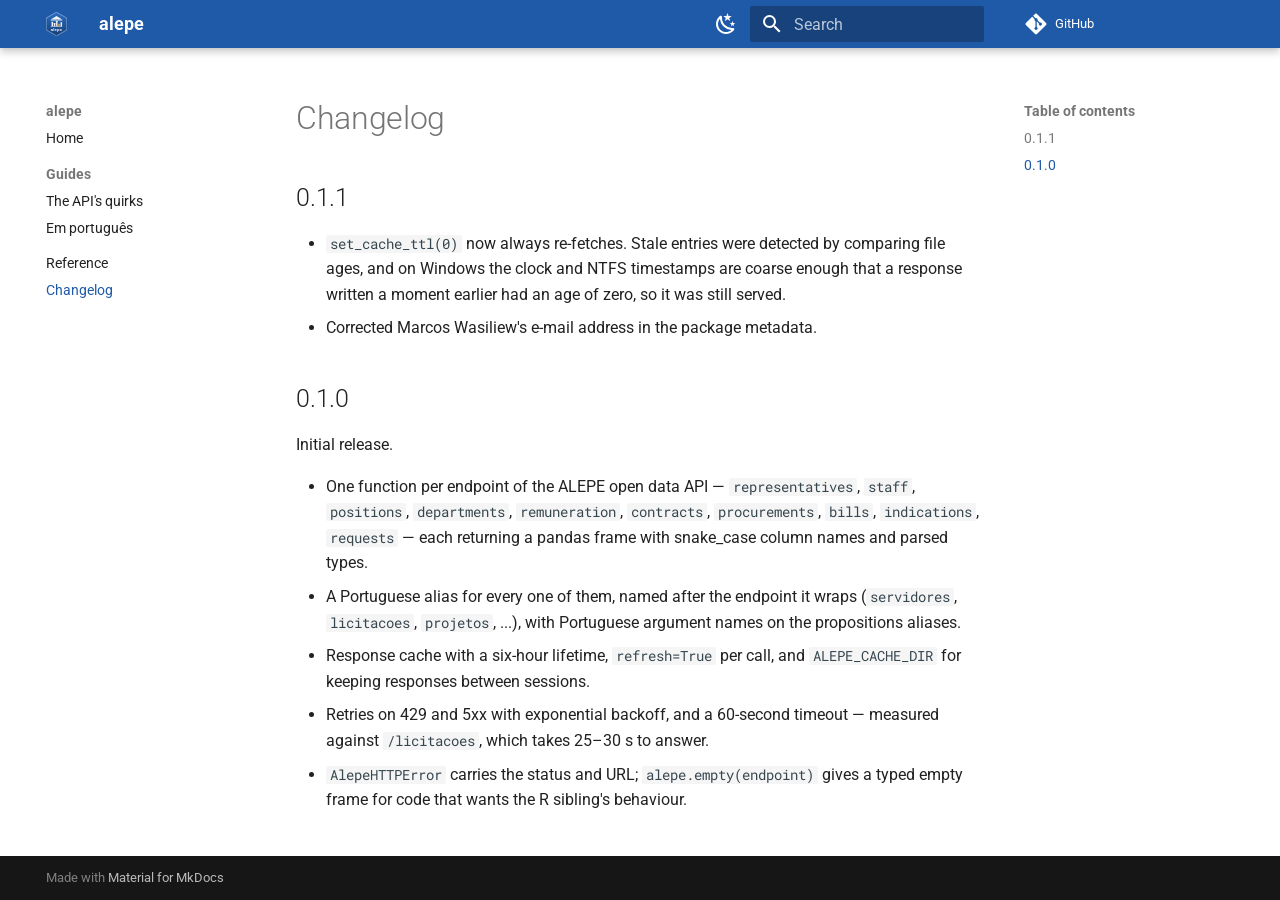
==== commit db7eab80: "Deployed 7268afb with MkDocs version: 1.6.1" ====
--- a/changelog/index.html
+++ b/changelog/index.html
@@ -491,6 +491,17 @@
     <ul class="md-nav__list" data-md-component="toc" data-md-scrollfix>
       
         <li class="md-nav__item">
+  <a href="#011" class="md-nav__link">
+    <span class="md-ellipsis">
+      
+        0.1.1
+      
+    </span>
+  </a>
+  
+</li>
+      
+        <li class="md-nav__item">
   <a href="#010" class="md-nav__link">
     <span class="md-ellipsis">
       
@@ -536,6 +547,17 @@
     <ul class="md-nav__list" data-md-component="toc" data-md-scrollfix>
       
         <li class="md-nav__item">
+  <a href="#011" class="md-nav__link">
+    <span class="md-ellipsis">
+      
+        0.1.1
+      
+    </span>
+  </a>
+  
+</li>
+      
+        <li class="md-nav__item">
   <a href="#010" class="md-nav__link">
     <span class="md-ellipsis">
       
@@ -564,6 +586,14 @@
 
 
 <h1 id="changelog">Changelog<a class="headerlink" href="#changelog" title="Permanent link">&para;</a></h1>
+<h2 id="011">0.1.1<a class="headerlink" href="#011" title="Permanent link">&para;</a></h2>
+<ul>
+<li><code>set_cache_ttl(0)</code> now always re-fetches. Stale entries were detected by
+  comparing file ages, and on Windows the clock and NTFS timestamps are coarse
+  enough that a response written a moment earlier had an age of zero, so it was
+  still served.</li>
+<li>Corrected Marcos Wasiliew's e-mail address in the package metadata.</li>
+</ul>
 <h2 id="010">0.1.0<a class="headerlink" href="#010" title="Permanent link">&para;</a></h2>
 <p>Initial release.</p>
 <ul>
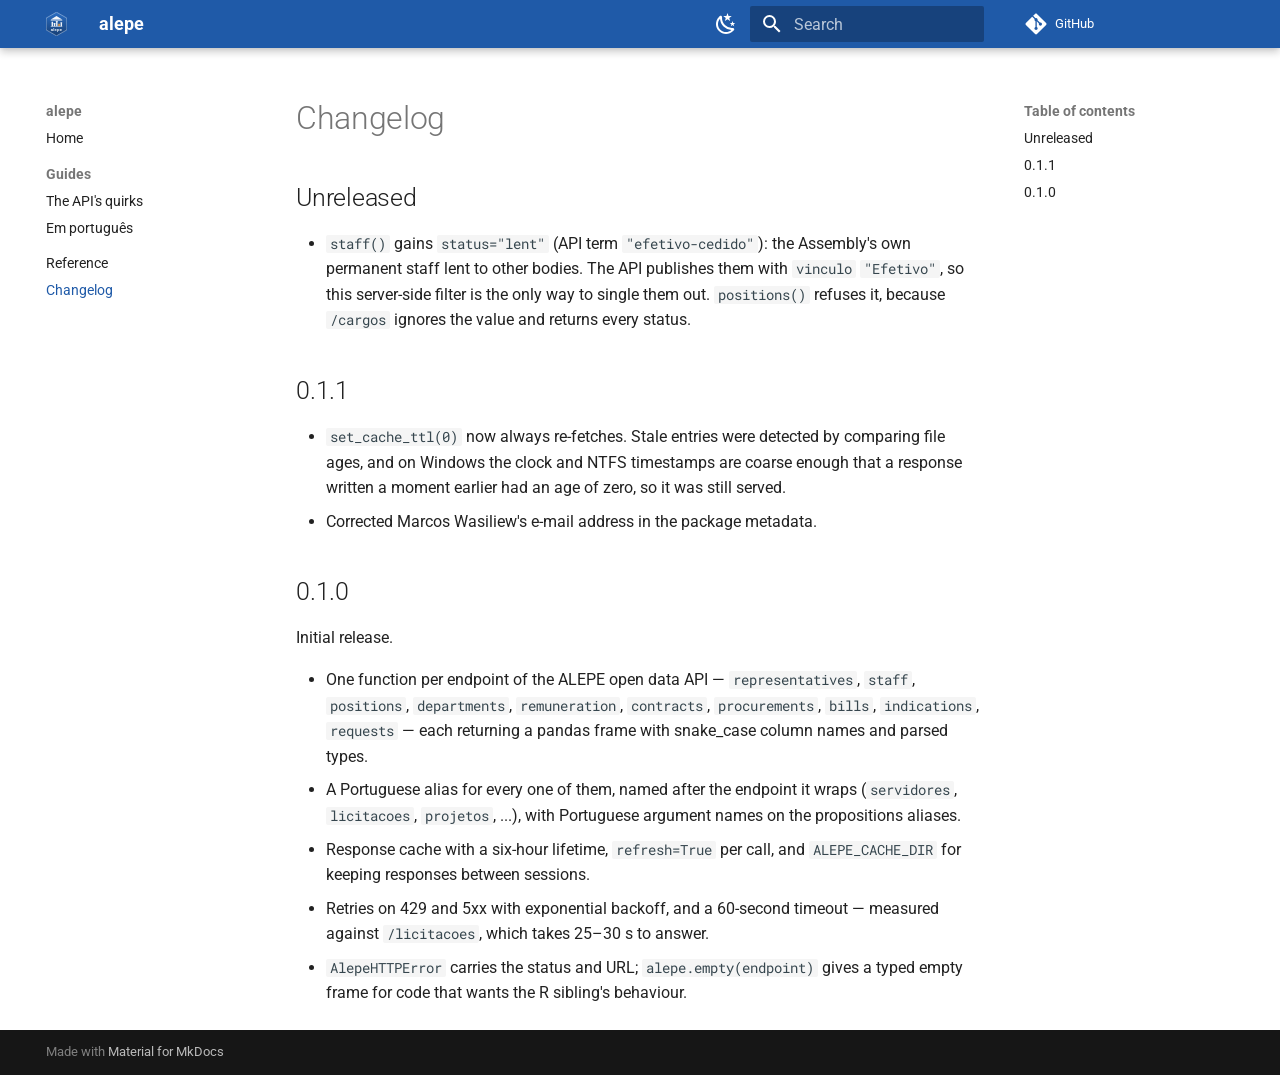
==== commit d5eb2d15: "Deployed 471834e with MkDocs version: 1.6.1" ====
--- a/changelog/index.html
+++ b/changelog/index.html
@@ -491,6 +491,17 @@
     <ul class="md-nav__list" data-md-component="toc" data-md-scrollfix>
       
         <li class="md-nav__item">
+  <a href="#unreleased" class="md-nav__link">
+    <span class="md-ellipsis">
+      
+        Unreleased
+      
+    </span>
+  </a>
+  
+</li>
+      
+        <li class="md-nav__item">
   <a href="#011" class="md-nav__link">
     <span class="md-ellipsis">
       
@@ -547,6 +558,17 @@
     <ul class="md-nav__list" data-md-component="toc" data-md-scrollfix>
       
         <li class="md-nav__item">
+  <a href="#unreleased" class="md-nav__link">
+    <span class="md-ellipsis">
+      
+        Unreleased
+      
+    </span>
+  </a>
+  
+</li>
+      
+        <li class="md-nav__item">
   <a href="#011" class="md-nav__link">
     <span class="md-ellipsis">
       
@@ -586,6 +608,14 @@
 
 
 <h1 id="changelog">Changelog<a class="headerlink" href="#changelog" title="Permanent link">&para;</a></h1>
+<h2 id="unreleased">Unreleased<a class="headerlink" href="#unreleased" title="Permanent link">&para;</a></h2>
+<ul>
+<li><code>staff()</code> gains <code>status="lent"</code> (API term <code>"efetivo-cedido"</code>): the Assembly's
+  own permanent staff lent to other bodies. The API publishes them with
+  <code>vinculo</code> <code>"Efetivo"</code>, so this server-side filter is the only way to single
+  them out. <code>positions()</code> refuses it, because <code>/cargos</code> ignores the value and
+  returns every status.</li>
+</ul>
 <h2 id="011">0.1.1<a class="headerlink" href="#011" title="Permanent link">&para;</a></h2>
 <ul>
 <li><code>set_cache_ttl(0)</code> now always re-fetches. Stale entries were detected by
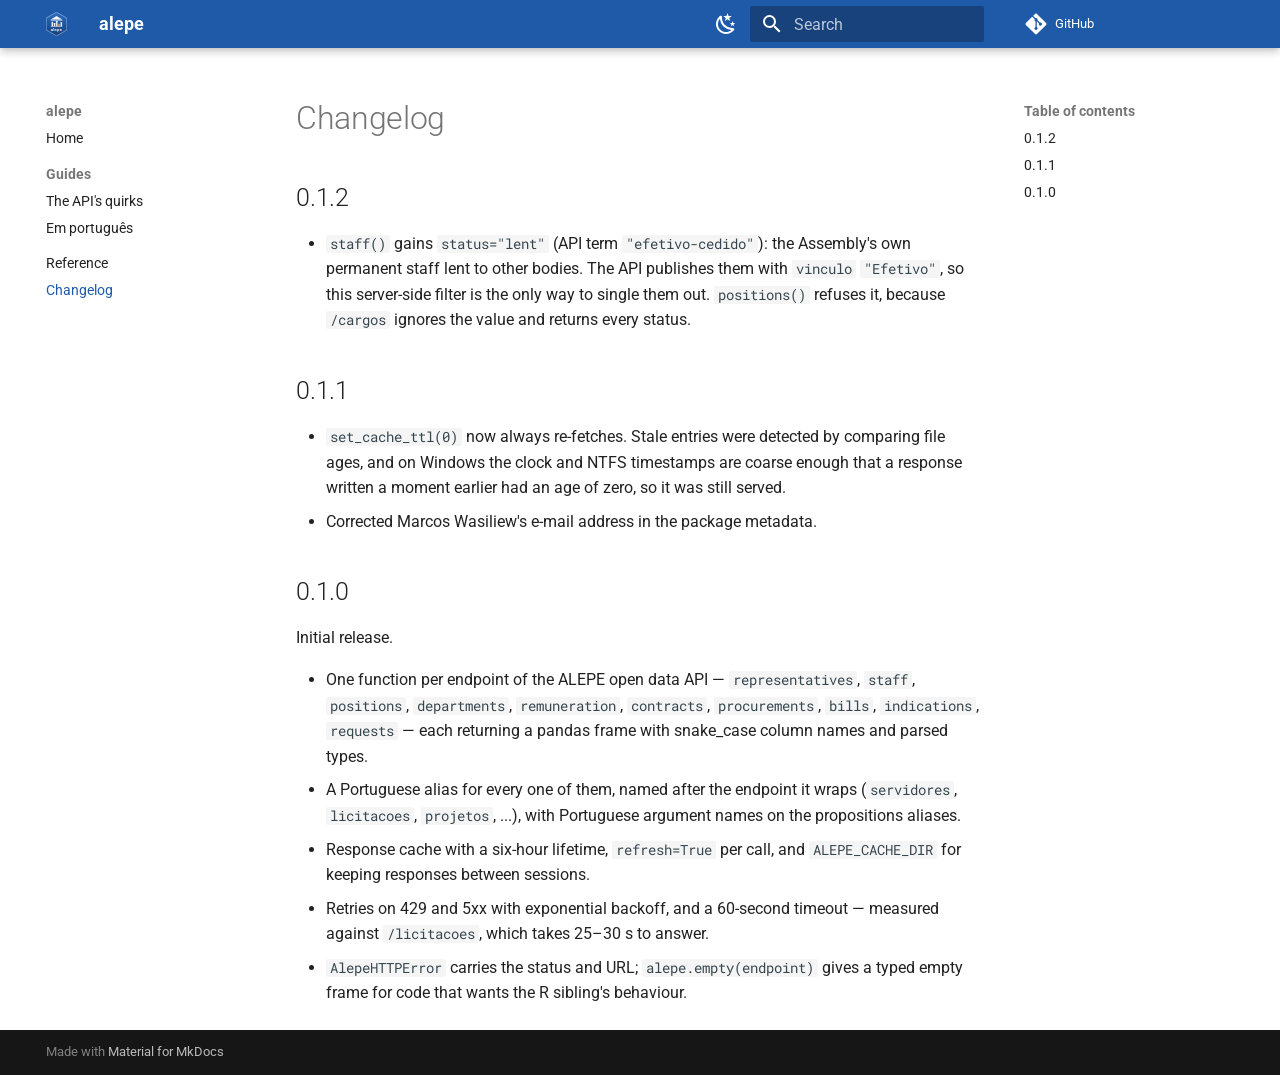
==== commit 8f7e0644: "Deployed b95495e with MkDocs version: 1.6.1" ====
--- a/changelog/index.html
+++ b/changelog/index.html
@@ -491,10 +491,10 @@
     <ul class="md-nav__list" data-md-component="toc" data-md-scrollfix>
       
         <li class="md-nav__item">
-  <a href="#unreleased" class="md-nav__link">
+  <a href="#012" class="md-nav__link">
     <span class="md-ellipsis">
       
-        Unreleased
+        0.1.2
       
     </span>
   </a>
@@ -558,10 +558,10 @@
     <ul class="md-nav__list" data-md-component="toc" data-md-scrollfix>
       
         <li class="md-nav__item">
-  <a href="#unreleased" class="md-nav__link">
+  <a href="#012" class="md-nav__link">
     <span class="md-ellipsis">
       
-        Unreleased
+        0.1.2
       
     </span>
   </a>
@@ -608,7 +608,7 @@
 
 
 <h1 id="changelog">Changelog<a class="headerlink" href="#changelog" title="Permanent link">&para;</a></h1>
-<h2 id="unreleased">Unreleased<a class="headerlink" href="#unreleased" title="Permanent link">&para;</a></h2>
+<h2 id="012">0.1.2<a class="headerlink" href="#012" title="Permanent link">&para;</a></h2>
 <ul>
 <li><code>staff()</code> gains <code>status="lent"</code> (API term <code>"efetivo-cedido"</code>): the Assembly's
   own permanent staff lent to other bodies. The API publishes them with
